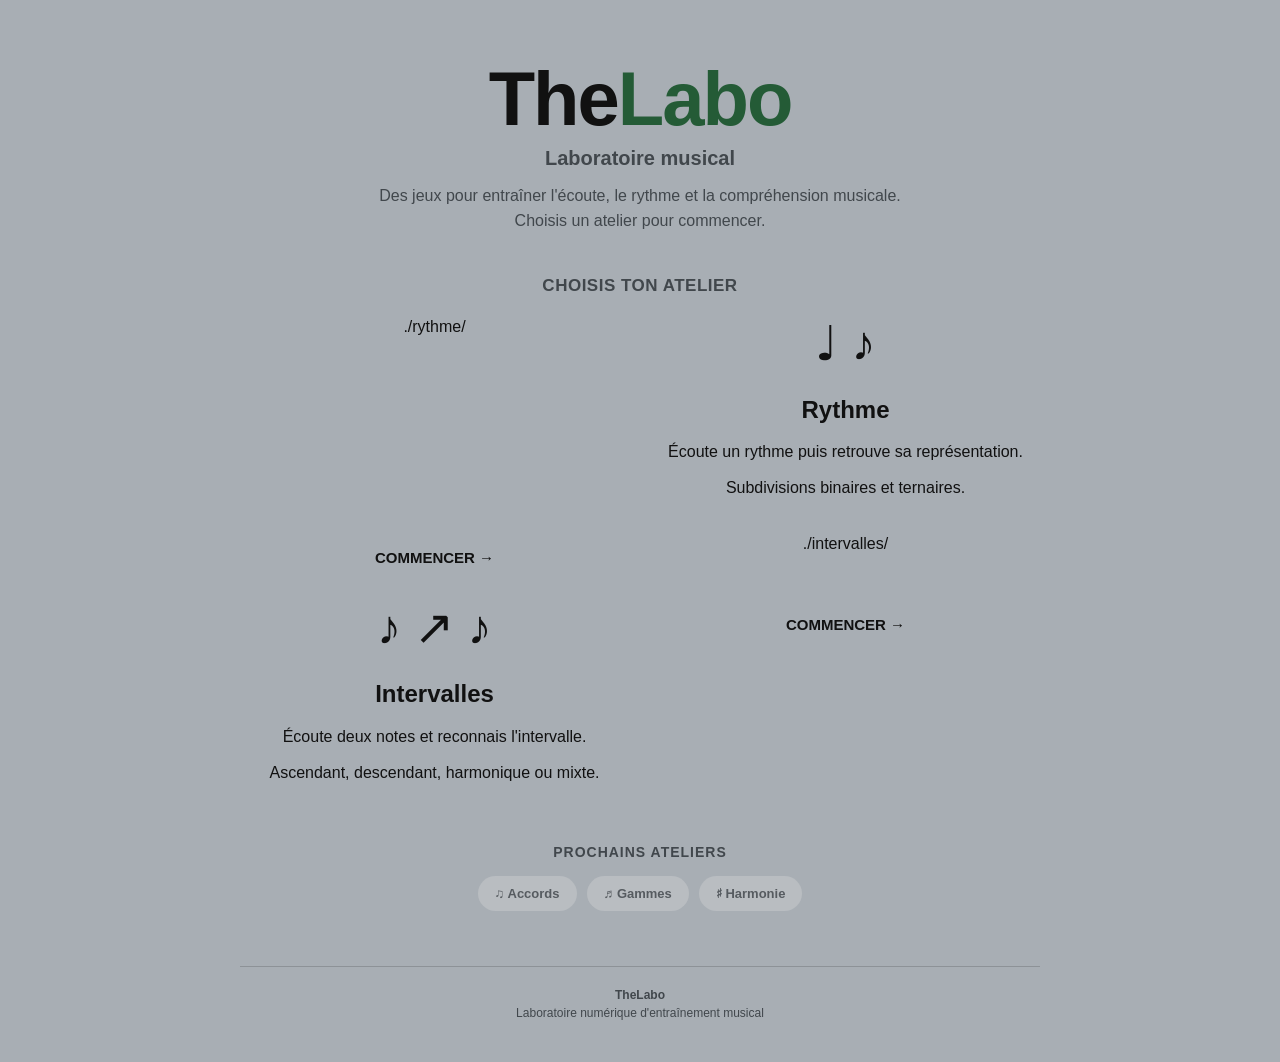
==== index.html @ 3f15548b "Update index.html" ====
<!DOCTYPE html>
<html lang="fr">

<head>
    <meta charset="UTF-8">

    <meta
        name="viewport"
        content="width=device-width, initial-scale=1.0"
    >

    <meta
        name="description"
        content="TheLabo - Laboratoire numérique d'entraînement musical"
    >

    <title>TheLabo · Laboratoire musical</title>

    <style>

        /* ============================================
           BASE
           ============================================ */

        * {
            box-sizing: border-box;
        }

        :root {
            --fond: #a8aeb4;
            --carte: #c5cacf;

            --bleu: #8fb6cc;
            --bleu-hover: #729eb8;

            --vert: #91b89d;
            --vert-hover: #749b80;

            --texte: #111111;
            --texte-secondaire: #41474c;

            --bordure: #737b82;
            --indisponible: #b9bdc1;
        }

        html {
            scroll-behavior: smooth;
        }

        body {
            margin: 0;
            min-height: 100vh;

            font-family:
                Arial,
                Helvetica,
                sans-serif;

            background: var(--fond);
            color: var(--texte);
        }


        /* ============================================
           PAGE
           ============================================ */

        .page {
            width: min(1000px, 94%);

            margin: 0 auto;

            padding:
                55px
                20px
                40px;

            text-align: center;
        }


        /* ============================================
           EN-TÊTE
           ============================================ */

        .logo {
            margin: 0;

            font-size: clamp(
                44px,
                8vw,
                76px
            );

            font-weight: 800;

            letter-spacing: -2px;
        }

        .logo span {
            color: #245b36;
        }

        .sous-titre {
            margin: 5px 0 14px;

            font-size: 20px;

            font-weight: bold;

            color: var(--texte-secondaire);
        }

        .introduction {
            max-width: 620px;

            margin:
                0
                auto
                42px;

            font-size: 16px;

            line-height: 1.55;

            color: var(--texte-secondaire);
        }


        /* ============================================
           SECTION JEUX
           ============================================ */

        .titre-section {
            margin-bottom: 22px;

            font-size: 17px;

            font-weight: bold;

            letter-spacing: 0.5px;

            color: var(--texte-secondaire);
        }


        .jeux {
            display: grid;

            grid-template-columns:
                repeat(
                    2,
                    minmax(0, 1fr)
                );

            gap: 22px;

            max-width: 800px;

            margin: 0 auto;
        }


        /* ============================================
           CARTE CLIQUABLE
           ============================================ */

        .carte {
            display: flex;

            flex-direction: column;

            justify-content: space-between;

            min-height: 300px;

            padding: 30px;

            background: var(--carte);

            border:
                2px solid
                var(--bordure);

            border-radius: 15px;

            color: var(--texte);

            text-decoration: none;

            transition:
                transform 0.16s ease,
                box-shadow 0.16s ease;
        }


        .carte:hover {
            transform: translateY(-5px);

            box-shadow:
                0
                12px
                28px
                rgba(0, 0, 0, 0.16);
        }


        .carte:active {
            transform: translateY(-2px);
        }


        .carte:focus-visible {
            outline: 4px solid #ffffff;

            outline-offset: 4px;
        }


        /* ============================================
           CONTENU DES CARTES
           ============================================ */

        .icone {
            min-height: 58px;

            margin-bottom: 12px;

            font-size: 48px;

            line-height: 1.1;
        }


        .carte h2 {
            margin: 8px 0 12px;

            font-size: 27px;
        }


        .carte p {
            margin: 0 0 25px;

            font-size: 15px;

            line-height: 1.5;

            color: var(--texte-secondaire);
        }


        /* ============================================
           BOUTON VISUEL
           ============================================ */

        .ouvrir {
            display: block;

            width: 100%;

            padding: 14px 15px;

            border-radius: 8px;

            font-size: 15px;

            font-weight: bold;

            transition: background 0.15s ease;
        }


        /* ============================================
           RYTHME
           ============================================ */

        .rythme .ouvrir {
            background: var(--bleu);
        }


        .rythme:hover .ouvrir,
        .rythme:focus-visible .ouvrir {
            background: var(--bleu-hover);
        }


        /* ============================================
           INTERVALLES
           ============================================ */

        .intervalles .ouvrir {
            background: var(--vert);
        }


        .intervalles:hover .ouvrir,
        .intervalles:focus-visible .ouvrir {
            background: var(--vert-hover);
        }


        /* ============================================
           PROCHAINS ATELIERS
           ============================================ */

        .futurs {
            margin-top: 46px;
        }


        .futurs h3 {
            margin-bottom: 16px;

            font-size: 14px;

            letter-spacing: 1px;

            color: var(--texte-secondaire);
        }


        .futurs-liste {
            display: flex;

            justify-content: center;

            flex-wrap: wrap;

            gap: 10px;
        }


        .futur {
            padding: 10px 17px;

            border-radius: 22px;

            background: var(--indisponible);

            color: #565b60;

            font-size: 13px;

            font-weight: bold;
        }


        /* ============================================
           PIED DE PAGE
           ============================================ */

        footer {
            max-width: 800px;

            margin:
                55px
                auto
                0;

            padding-top: 19px;

            border-top:
                1px solid
                rgba(17, 17, 17, 0.18);

            font-size: 12px;

            line-height: 1.5;

            color: var(--texte-secondaire);
        }


        /* ============================================
           VERSION MOBILE
           ============================================ */

        @media (max-width: 650px) {

            .page {
                padding:
                    35px
                    12px
                    28px;
            }


            .introduction {
                margin-bottom: 30px;
            }


            .jeux {
                grid-template-columns: 1fr;

                gap: 16px;
            }


            .carte {
                min-height: 245px;

                padding: 24px;
            }


            .icone {
                font-size: 42px;
            }


            .carte h2 {
                font-size: 24px;
            }

        }

    </style>

</head>


<body>

    <main class="page">


        <!-- ============================================
             EN-TÊTE
             ============================================ -->

        <header>

            <h1 class="logo">
                The<span>Labo</span>
            </h1>


            <div class="sous-titre">
                Laboratoire musical
            </div>


            <p class="introduction">

                Des jeux pour entraîner l'écoute,
                le rythme et la compréhension musicale.

                <br>

                Choisis un atelier pour commencer.

            </p>

        </header>



        <!-- ============================================
             JEUX DISPONIBLES
             ============================================ -->

        <section aria-labelledby="titre-jeux">

            <div
                id="titre-jeux"
                class="titre-section"
            >
                CHOISIS TON ATELIER
            </div>


            <div class="jeux">


                <!-- ====================================
                     JEU RYTHMIQUE

                     Lien vers :
                     ./rythme/index.html
                     ==================================== -->

                ./rythme/

                    <div>

                        <div
                            class="icone"
                            aria-hidden="true"
                        >
                            ♩ ♪
                        </div>


                        <h2>
                            Rythme
                        </h2>


                        <p>

                            Écoute un rythme
                            puis retrouve sa représentation.

                            <br><br>

                            Subdivisions binaires
                            et ternaires.

                        </p>

                    </div>


                    <span class="ouvrir">
                        COMMENCER →
                    </span>

                </a>



                <!-- ====================================
                     JEU D'INTERVALLES

                     Lien vers :
                     ./intervalles/index.html
                     ==================================== -->

                ./intervalles/

                    <div>

                        <div
                            class="icone"
                            aria-hidden="true"
                        >
                            ♪ ↗ ♪
                        </div>


                        <h2>
                            Intervalles
                        </h2>


                        <p>

                            Écoute deux notes
                            et reconnais l'intervalle.

                            <br><br>

                            Ascendant,
                            descendant,
                            harmonique
                            ou mixte.

                        </p>

                    </div>


                    <span class="ouvrir">
                        COMMENCER →
                    </span>

                </a>


            </div>

        </section>



        <!-- ============================================
             FUTURS ATELIERS
             ============================================ -->

        <section
            class="futurs"
            aria-labelledby="titre-futurs"
        >

            <h3 id="titre-futurs">
                PROCHAINS ATELIERS
            </h3>


            <div class="futurs-liste">

                <span class="futur">
                    ♫ Accords
                </span>


                <span class="futur">
                    ♬ Gammes
                </span>


                <span class="futur">
                    ♯ Harmonie
                </span>

            </div>

        </section>



        <!-- ============================================
             PIED DE PAGE
             ============================================ -->

        <footer>

            <strong>
                TheLabo
            </strong>

            <br>

            Laboratoire numérique
            d'entraînement musical

        </footer>


    </main>

</body>

</html>
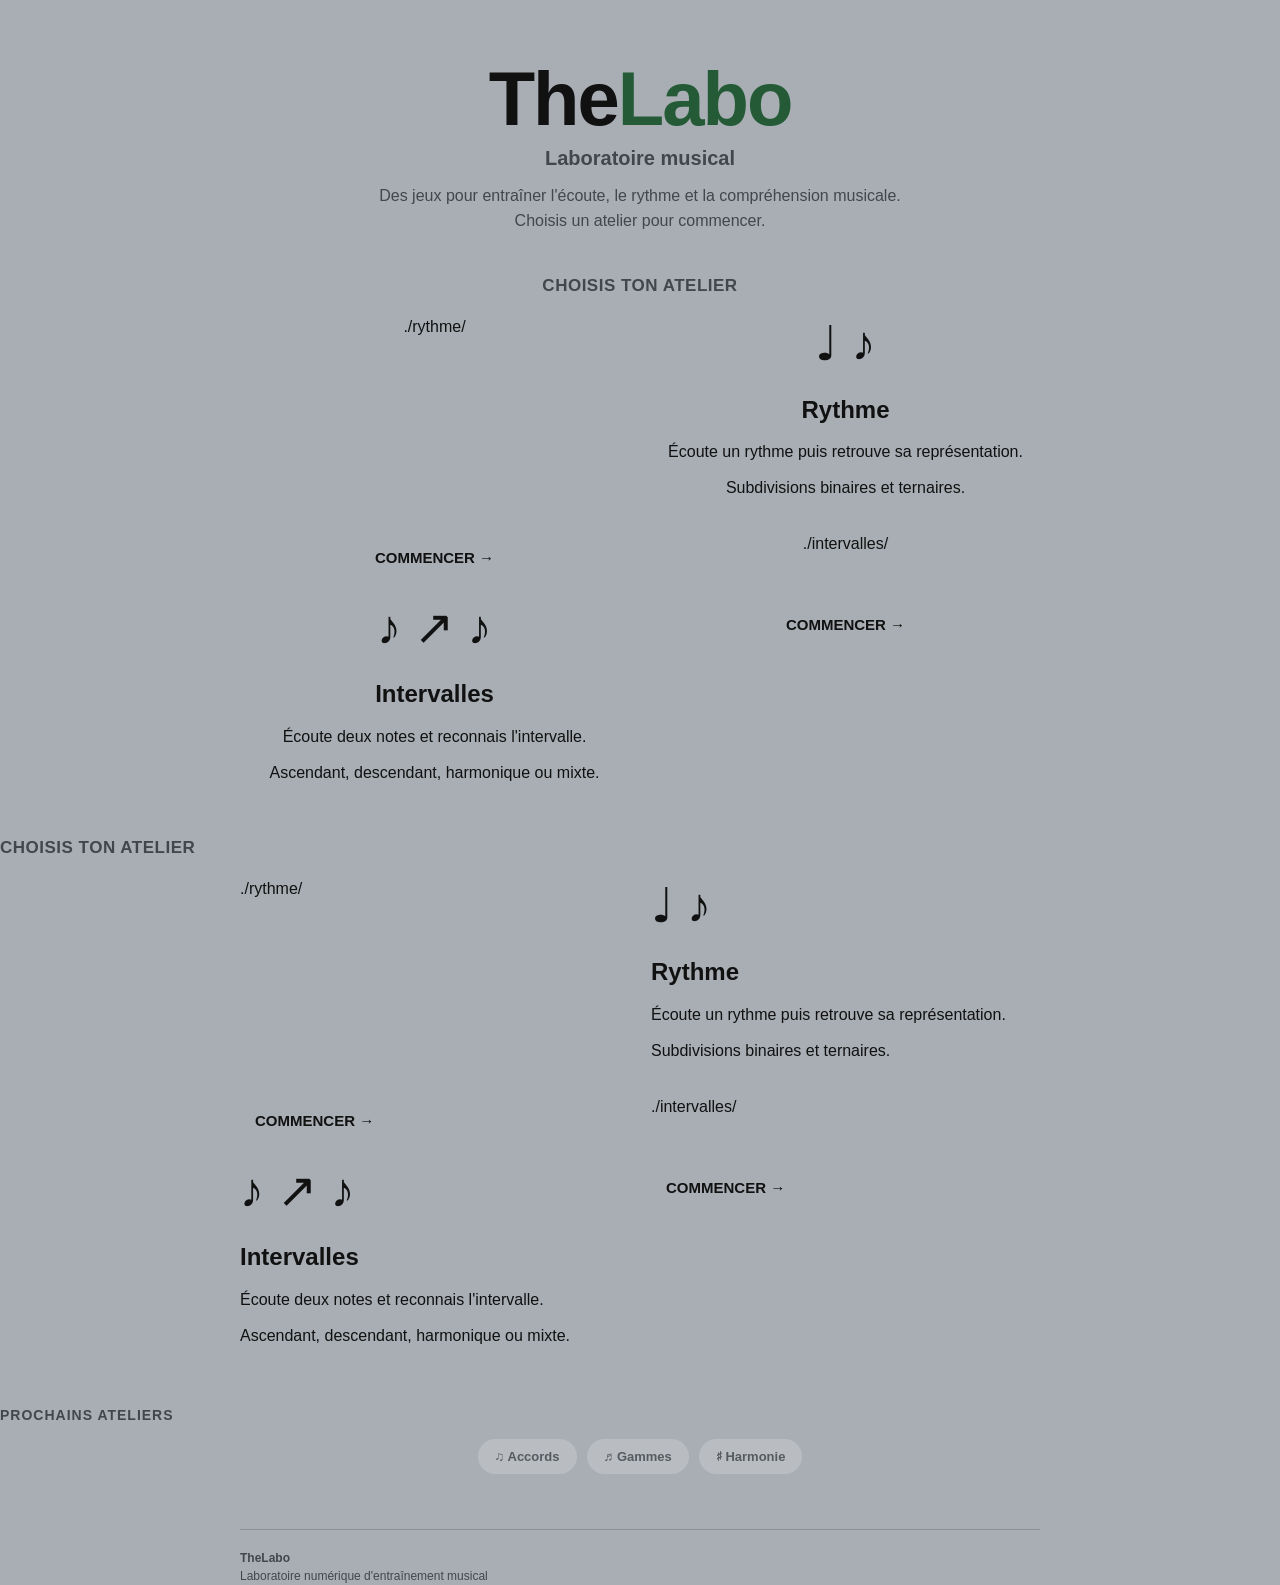
==== commit 612a7dd7: "Update index.html" ====
--- a/index.html
+++ b/index.html
@@ -424,38 +424,132 @@
 
 <body>
 
-    <main class="page">
-
-
-        <!-- ============================================
-             EN-TÊTE
-             ============================================ -->
-
-        <header>
-
-            <h1 class="logo">
-                The<span>Labo</span>
-            </h1>
-
-
-            <div class="sous-titre">
-                Laboratoire musical
-            </div>
-
-
-            <p class="introduction">
-
-                Des jeux pour entraîner l'écoute,
-                le rythme et la compréhension musicale.
-
-                <br>
-
-                Choisis un atelier pour commencer.
-
-            </p>
-
-        </header>
-
+<main class="page">
+
+    <!-- ============================================
+         EN-TÊTE
+         ============================================ -->
+
+    <header>
+
+        <h1 class="logo">
+            The<span>Labo</span>
+        </h1>
+
+        <div class="sous-titre">
+            Laboratoire musical
+        </div>
+
+        <p class="introduction">
+            Des jeux pour entraîner l'écoute,
+            le rythme et la compréhension musicale.
+
+            <br>
+
+            Choisis un atelier pour commencer.
+        </p>
+
+    </header>
+
+
+    <!-- ============================================
+         JEUX DISPONIBLES
+         ============================================ -->
+
+    <section aria-labelledby="titre-jeux">
+
+        <div
+            id="titre-jeux"
+            class="titre-section"
+        >
+            CHOISIS TON ATELIER
+        </div>
+
+
+        <div class="jeux">
+
+            <!-- ====================================
+                 JEU RYTHMIQUE
+                 ==================================== -->
+
+            ./rythme/
+
+                <div>
+
+                    <div
+                        class="icone"
+                        aria-hidden="true"
+                    >
+                        ♩ ♪
+                    </div>
+
+                    <h2>
+                        Rythme
+                    </h2>
+
+                    <p>
+                        Écoute un rythme
+                        puis retrouve sa représentation.
+
+                        <br><br>
+
+                        Subdivisions binaires
+                        et ternaires.
+                    </p>
+
+                </div>
+
+                <span class="ouvrir">
+                    COMMENCER →
+                </span>
+
+            </a>
+
+
+            <!-- ====================================
+                 JEU D'INTERVALLES
+                 ==================================== -->
+
+            ./intervalles/
+
+                <div>
+
+                    <div
+                        class="icone"
+                        aria-hidden="true"
+                    >
+                        ♪ ↗ ♪
+                    </div>
+
+                    <h2>
+                        Intervalles
+                    </h2>
+
+                    <p>
+                        Écoute deux notes
+                        et reconnais l'intervalle.
+
+                        <br><br>
+
+                        Ascendant,
+                        descendant,
+                        harmonique
+                        ou mixte.
+                    </p>
+
+                </div>
+
+                <span class="ouvrir">
+                    COMMENCER →
+                </span>
+
+            </a>
+
+        </div>
+
+    </section>
+
+</main>
 
 
         <!-- ============================================
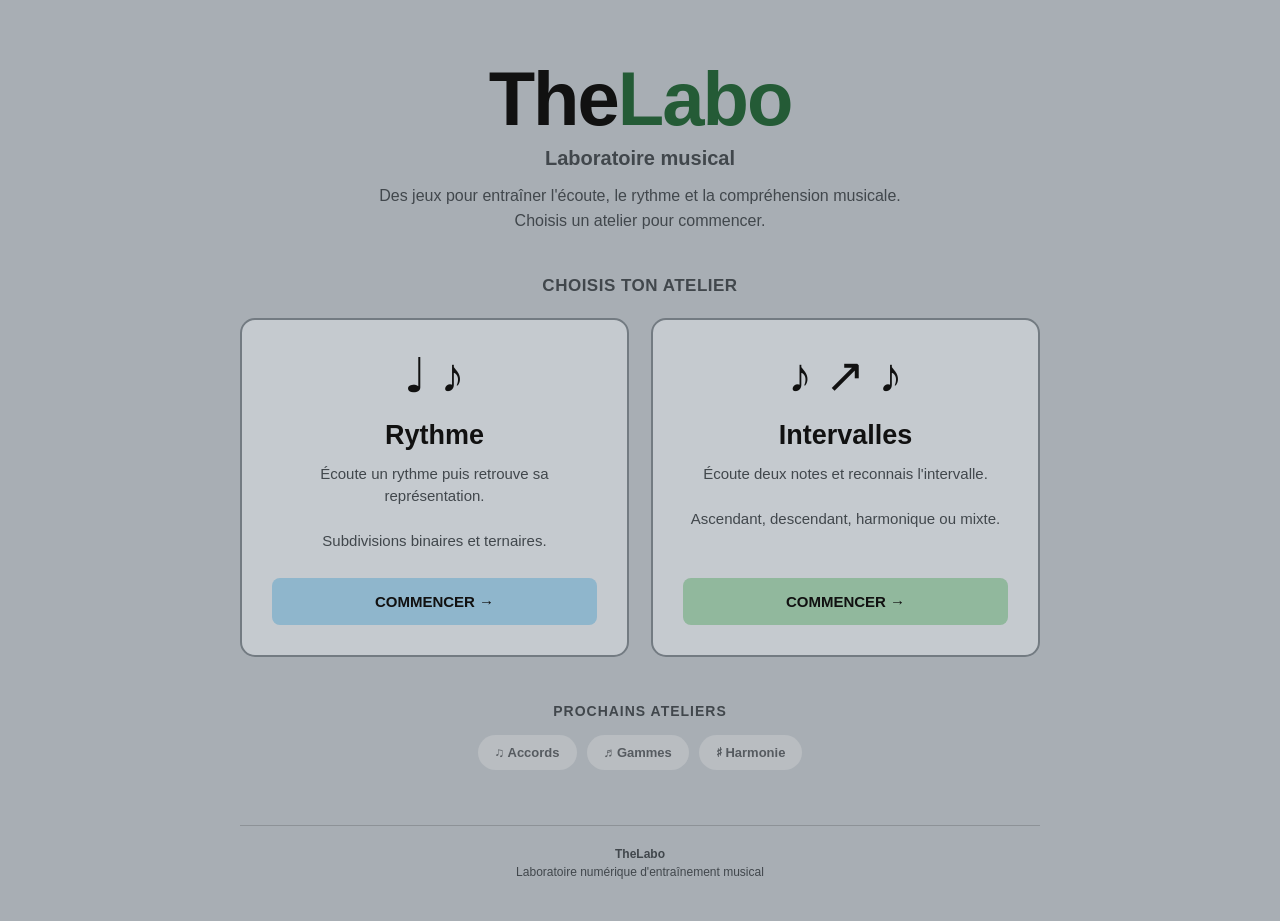
==== commit 5e4be626: "Update index.html" ====
--- a/index.html
+++ b/index.html
@@ -18,9 +18,9 @@
 
     <style>
 
-        /* ============================================
+        /* ==================================================
            BASE
-           ============================================ */
+           ================================================== */
 
         * {
             box-sizing: border-box;
@@ -49,6 +49,7 @@
 
         body {
             margin: 0;
+
             min-height: 100vh;
 
             font-family:
@@ -57,13 +58,14 @@
                 sans-serif;
 
             background: var(--fond);
+
             color: var(--texte);
         }
 
 
-        /* ============================================
+        /* ==================================================
            PAGE
-           ============================================ */
+           ================================================== */
 
         .page {
             width: min(1000px, 94%);
@@ -79,18 +81,19 @@
         }
 
 
-        /* ============================================
+        /* ==================================================
            EN-TÊTE
-           ============================================ */
+           ================================================== */
 
         .logo {
             margin: 0;
 
-            font-size: clamp(
-                44px,
-                8vw,
-                76px
-            );
+            font-size:
+                clamp(
+                    44px,
+                    8vw,
+                    76px
+                );
 
             font-weight: 800;
 
@@ -102,13 +105,17 @@
         }
 
         .sous-titre {
-            margin: 5px 0 14px;
+            margin:
+                5px
+                0
+                14px;
 
             font-size: 20px;
 
             font-weight: bold;
 
-            color: var(--texte-secondaire);
+            color:
+                var(--texte-secondaire);
         }
 
         .introduction {
@@ -123,13 +130,14 @@
 
             line-height: 1.55;
 
-            color: var(--texte-secondaire);
-        }
-
-
-        /* ============================================
-           SECTION JEUX
-           ============================================ */
+            color:
+                var(--texte-secondaire);
+        }
+
+
+        /* ==================================================
+           SECTION
+           ================================================== */
 
         .titre-section {
             margin-bottom: 22px;
@@ -140,9 +148,14 @@
 
             letter-spacing: 0.5px;
 
-            color: var(--texte-secondaire);
-        }
-
+            color:
+                var(--texte-secondaire);
+        }
+
+
+        /* ==================================================
+           GRILLE DES JEUX
+           ================================================== */
 
         .jeux {
             display: grid;
@@ -161,9 +174,9 @@
         }
 
 
-        /* ============================================
-           CARTE CLIQUABLE
-           ============================================ */
+        /* ==================================================
+           CARTES
+           ================================================== */
 
         .carte {
             display: flex;
@@ -186,16 +199,14 @@
 
             color: var(--texte);
 
-            text-decoration: none;
-
             transition:
                 transform 0.16s ease,
                 box-shadow 0.16s ease;
         }
 
-
         .carte:hover {
-            transform: translateY(-5px);
+            transform:
+                translateY(-5px);
 
             box-shadow:
                 0
@@ -205,21 +216,9 @@
         }
 
 
-        .carte:active {
-            transform: translateY(-2px);
-        }
-
-
-        .carte:focus-visible {
-            outline: 4px solid #ffffff;
-
-            outline-offset: 4px;
-        }
-
-
-        /* ============================================
+        /* ==================================================
            CONTENU DES CARTES
-           ============================================ */
+           ================================================== */
 
         .icone {
             min-height: 58px;
@@ -231,85 +230,127 @@
             line-height: 1.1;
         }
 
-
         .carte h2 {
-            margin: 8px 0 12px;
+            margin:
+                8px
+                0
+                12px;
 
             font-size: 27px;
         }
 
-
         .carte p {
-            margin: 0 0 25px;
+            margin:
+                0
+                0
+                25px;
 
             font-size: 15px;
 
             line-height: 1.5;
 
-            color: var(--texte-secondaire);
-        }
-
-
-        /* ============================================
-           BOUTON VISUEL
-           ============================================ */
+            color:
+                var(--texte-secondaire);
+        }
+
+
+        /* ==================================================
+           VRAIS BOUTONS
+           ================================================== */
 
         .ouvrir {
             display: block;
 
             width: 100%;
 
-            padding: 14px 15px;
+            padding:
+                15px
+                18px;
+
+            border: none;
 
             border-radius: 8px;
 
+            color: #111111;
+
+            font-family:
+                Arial,
+                Helvetica,
+                sans-serif;
+
             font-size: 15px;
 
             font-weight: bold;
 
-            transition: background 0.15s ease;
-        }
-
-
-        /* ============================================
-           RYTHME
-           ============================================ */
+            cursor: pointer;
+
+            transition:
+                background-color 0.15s ease,
+                transform 0.1s ease,
+                box-shadow 0.15s ease;
+        }
+
+        .ouvrir:hover {
+            box-shadow:
+                0
+                4px
+                10px
+                rgba(0, 0, 0, 0.12);
+        }
+
+        .ouvrir:active {
+            transform:
+                scale(0.98);
+        }
+
+        .ouvrir:focus-visible {
+            outline:
+                4px solid
+                #ffffff;
+
+            outline-offset:
+                3px;
+        }
+
+
+        /* ==================================================
+           BOUTON RYTHME
+           ================================================== */
 
         .rythme .ouvrir {
-            background: var(--bleu);
-        }
-
-
-        .rythme:hover .ouvrir,
-        .rythme:focus-visible .ouvrir {
-            background: var(--bleu-hover);
-        }
-
-
-        /* ============================================
-           INTERVALLES
-           ============================================ */
+            background:
+                var(--bleu);
+        }
+
+        .rythme .ouvrir:hover {
+            background:
+                var(--bleu-hover);
+        }
+
+
+        /* ==================================================
+           BOUTON INTERVALLES
+           ================================================== */
 
         .intervalles .ouvrir {
-            background: var(--vert);
-        }
-
-
-        .intervalles:hover .ouvrir,
-        .intervalles:focus-visible .ouvrir {
-            background: var(--vert-hover);
-        }
-
-
-        /* ============================================
-           PROCHAINS ATELIERS
-           ============================================ */
+            background:
+                var(--vert);
+        }
+
+        .intervalles .ouvrir:hover {
+            background:
+                var(--vert-hover);
+        }
+
+
+        /* ==================================================
+           FUTURS ATELIERS
+           ================================================== */
 
         .futurs {
             margin-top: 46px;
         }
 
-
         .futurs h3 {
             margin-bottom: 16px;
 
@@ -317,9 +358,9 @@
 
             letter-spacing: 1px;
 
-            color: var(--texte-secondaire);
-        }
-
+            color:
+                var(--texte-secondaire);
+        }
 
         .futurs-liste {
             display: flex;
@@ -331,13 +372,15 @@
             gap: 10px;
         }
 
-
         .futur {
-            padding: 10px 17px;
+            padding:
+                10px
+                17px;
 
             border-radius: 22px;
 
-            background: var(--indisponible);
+            background:
+                var(--indisponible);
 
             color: #565b60;
 
@@ -347,9 +390,9 @@
         }
 
 
-        /* ============================================
+        /* ==================================================
            PIED DE PAGE
-           ============================================ */
+           ================================================== */
 
         footer {
             max-width: 800px;
@@ -363,19 +406,25 @@
 
             border-top:
                 1px solid
-                rgba(17, 17, 17, 0.18);
+                rgba(
+                    17,
+                    17,
+                    17,
+                    0.18
+                );
 
             font-size: 12px;
 
             line-height: 1.5;
 
-            color: var(--texte-secondaire);
-        }
-
-
-        /* ============================================
-           VERSION MOBILE
-           ============================================ */
+            color:
+                var(--texte-secondaire);
+        }
+
+
+        /* ==================================================
+           MOBILE
+           ================================================== */
 
         @media (max-width: 650px) {
 
@@ -386,177 +435,78 @@
                     28px;
             }
 
-
             .introduction {
                 margin-bottom: 30px;
             }
 
-
             .jeux {
                 grid-template-columns: 1fr;
 
                 gap: 16px;
             }
 
-
             .carte {
                 min-height: 245px;
 
                 padding: 24px;
             }
-
 
             .icone {
                 font-size: 42px;
             }
 
-
             .carte h2 {
                 font-size: 24px;
             }
-
         }
 
     </style>
-
 </head>
 
 
 <body>
 
-<main class="page">
-
-    <!-- ============================================
-         EN-TÊTE
-         ============================================ -->
-
-    <header>
-
-        <h1 class="logo">
-            The<span>Labo</span>
-        </h1>
-
-        <div class="sous-titre">
-            Laboratoire musical
-        </div>
-
-        <p class="introduction">
-            Des jeux pour entraîner l'écoute,
-            le rythme et la compréhension musicale.
-
-            <br>
-
-            Choisis un atelier pour commencer.
-        </p>
-
-    </header>
-
-
-    <!-- ============================================
-         JEUX DISPONIBLES
-         ============================================ -->
-
-    <section aria-labelledby="titre-jeux">
-
-        <div
-            id="titre-jeux"
-            class="titre-section"
-        >
-            CHOISIS TON ATELIER
-        </div>
-
-
-        <div class="jeux">
-
-            <!-- ====================================
-                 JEU RYTHMIQUE
-                 ==================================== -->
-
-            ./rythme/
-
-                <div>
-
-                    <div
-                        class="icone"
-                        aria-hidden="true"
-                    >
-                        ♩ ♪
-                    </div>
-
-                    <h2>
-                        Rythme
-                    </h2>
-
-                    <p>
-                        Écoute un rythme
-                        puis retrouve sa représentation.
-
-                        <br><br>
-
-                        Subdivisions binaires
-                        et ternaires.
-                    </p>
-
-                </div>
-
-                <span class="ouvrir">
-                    COMMENCER →
-                </span>
-
-            </a>
-
-
-            <!-- ====================================
-                 JEU D'INTERVALLES
-                 ==================================== -->
-
-            ./intervalles/
-
-                <div>
-
-                    <div
-                        class="icone"
-                        aria-hidden="true"
-                    >
-                        ♪ ↗ ♪
-                    </div>
-
-                    <h2>
-                        Intervalles
-                    </h2>
-
-                    <p>
-                        Écoute deux notes
-                        et reconnais l'intervalle.
-
-                        <br><br>
-
-                        Ascendant,
-                        descendant,
-                        harmonique
-                        ou mixte.
-                    </p>
-
-                </div>
-
-                <span class="ouvrir">
-                    COMMENCER →
-                </span>
-
-            </a>
-
-        </div>
-
-    </section>
-
-</main>
-
-
-        <!-- ============================================
+    <main class="page">
+
+
+        <!-- =================================================
+             EN-TÊTE
+             ================================================= -->
+
+        <header>
+
+            <h1 class="logo">
+                The<span>Labo</span>
+            </h1>
+
+
+            <div class="sous-titre">
+                Laboratoire musical
+            </div>
+
+
+            <p class="introduction">
+
+                Des jeux pour entraîner
+                l'écoute, le rythme
+                et la compréhension musicale.
+
+                <br>
+
+                Choisis un atelier pour commencer.
+
+            </p>
+
+        </header>
+
+
+
+        <!-- =================================================
              JEUX DISPONIBLES
-             ============================================ -->
+             ================================================= -->
 
         <section aria-labelledby="titre-jeux">
+
 
             <div
                 id="titre-jeux"
@@ -569,14 +519,11 @@
             <div class="jeux">
 
 
-                <!-- ====================================
+                <!-- =========================================
                      JEU RYTHMIQUE
-
-                     Lien vers :
-                     ./rythme/index.html
-                     ==================================== -->
-
-                ./rythme/
+                     ========================================= -->
+
+                <div class="carte rythme">
 
                     <div>
 
@@ -608,22 +555,23 @@
                     </div>
 
 
-                    <span class="ouvrir">
+                    <button
+                        type="button"
+                        class="ouvrir"
+                        onclick="ouvrirRythme()"
+                    >
                         COMMENCER →
-                    </span>
-
-                </a>
-
-
-
-                <!-- ====================================
+                    </button>
+
+                </div>
+
+
+
+                <!-- =========================================
                      JEU D'INTERVALLES
-
-                     Lien vers :
-                     ./intervalles/index.html
-                     ==================================== -->
-
-                ./intervalles/
+                     ========================================= -->
+
+                <div class="carte intervalles">
 
                     <div>
 
@@ -657,11 +605,15 @@
                     </div>
 
 
-                    <span class="ouvrir">
+                    <button
+                        type="button"
+                        class="ouvrir"
+                        onclick="ouvrirIntervalles()"
+                    >
                         COMMENCER →
-                    </span>
-
-                </a>
+                    </button>
+
+                </div>
 
 
             </div>
@@ -670,9 +622,9 @@
 
 
 
-        <!-- ============================================
-             FUTURS ATELIERS
-             ============================================ -->
+        <!-- =================================================
+             PROCHAINS ATELIERS
+             ================================================= -->
 
         <section
             class="futurs"
@@ -706,9 +658,9 @@
 
 
 
-        <!-- ============================================
+        <!-- =================================================
              PIED DE PAGE
-             ============================================ -->
+             ================================================= -->
 
         <footer>
 
@@ -726,6 +678,32 @@
 
     </main>
 
+
+
+    <!-- =====================================================
+         NAVIGATION VERS LES JEUX
+         ===================================================== -->
+
+    <script>
+
+        function ouvrirRythme() {
+
+            window.location.href =
+                "./rythme/index.html";
+
+        }
+
+
+        function ouvrirIntervalles() {
+
+            window.location.href =
+                "./intervalles/index.html";
+
+        }
+
+    </script>
+
+
 </body>
 
 </html>
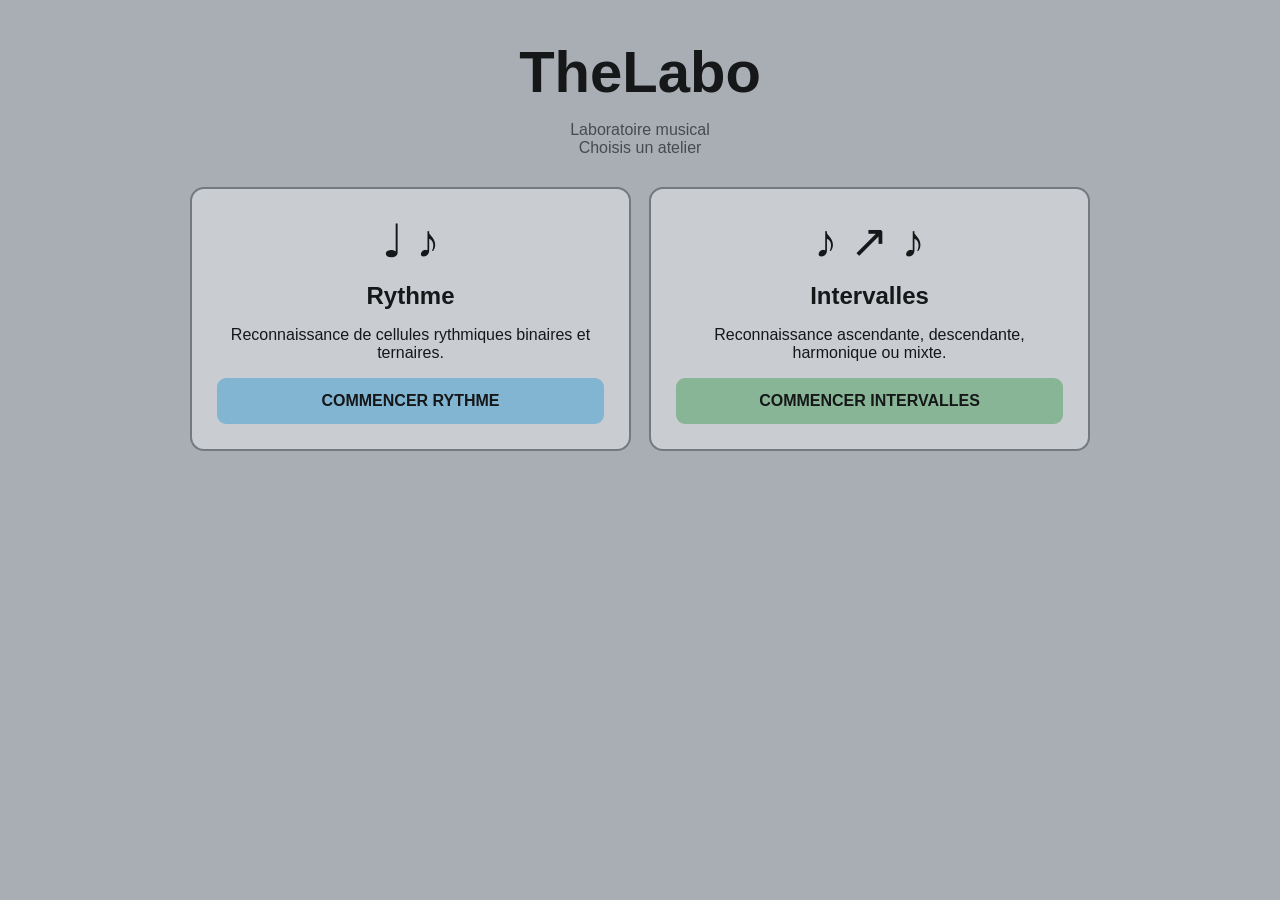
==== commit 032c30ba: "Update index.html" ====
--- a/index.html
+++ b/index.html
@@ -1,709 +1,2446 @@
-<!DOCTYPE html>
+<!doctype html>
 <html lang="fr">
 
 <head>
-    <meta charset="UTF-8">
-
-    <meta
-        name="viewport"
-        content="width=device-width, initial-scale=1.0"
+
+<meta charset="utf-8">
+
+<meta
+    name="viewport"
+    content="width=device-width, initial-scale=1"
+>
+
+<title>TheLabo - Jeux musicaux</title>
+
+<style>
+
+:root {
+    --bg: #a8aeb4;
+    --card: #c9cdd1;
+    --ink: #151719;
+    --muted: #454b50;
+    --blue: #82b5d2;
+    --green: #88b595;
+    --red: #d49b9b;
+    --line: #727a80;
+}
+
+* {
+    box-sizing: border-box;
+}
+
+body {
+    margin: 0;
+
+    background: var(--bg);
+    color: var(--ink);
+
+    font-family:
+        Arial,
+        Helvetica,
+        sans-serif;
+}
+
+
+/* =========================================================
+   ÉCRANS
+   ========================================================= */
+
+.screen {
+    display: none;
+
+    min-height: 100vh;
+
+    padding: 28px 16px;
+}
+
+.screen.active {
+    display: block;
+}
+
+.wrap {
+    max-width: 900px;
+
+    margin: auto;
+
+    text-align: center;
+}
+
+
+/* =========================================================
+   TYPOGRAPHIE
+   ========================================================= */
+
+h1 {
+    margin: 10px 0;
+
+    font-size:
+        clamp(
+            30px,
+            6vw,
+            58px
+        );
+}
+
+h2 {
+    margin: 14px 0;
+}
+
+.subtitle {
+    color: var(--muted);
+
+    margin-bottom: 30px;
+}
+
+
+/* =========================================================
+   ACCUEIL
+   ========================================================= */
+
+.grid {
+    display: grid;
+
+    grid-template-columns:
+        repeat(
+            2,
+            minmax(0, 1fr)
+        );
+
+    gap: 18px;
+}
+
+.card {
+    background: var(--card);
+
+    border:
+        2px solid
+        var(--line);
+
+    border-radius: 14px;
+
+    padding: 25px;
+
+    min-height: 230px;
+
+    display: flex;
+
+    flex-direction: column;
+
+    justify-content: space-between;
+}
+
+.icon {
+    font-size: 46px;
+}
+
+
+/* =========================================================
+   BOUTONS
+   ========================================================= */
+
+.btn {
+    border: 0;
+
+    border-radius: 9px;
+
+    padding: 14px 18px;
+
+    font: inherit;
+
+    font-weight: 700;
+
+    cursor: pointer;
+
+    color: var(--ink);
+
+    background: #d6dade;
+}
+
+.btn:hover {
+    filter: brightness(0.94);
+}
+
+.btn:active {
+    transform: scale(0.98);
+}
+
+.btn:focus-visible {
+    outline:
+        4px solid
+        white;
+
+    outline-offset: 3px;
+}
+
+.btn-blue {
+    background: var(--blue);
+}
+
+.btn-green {
+    background: var(--green);
+}
+
+.btn-back {
+    background: #c9cdd1;
+
+    margin: 8px;
+}
+
+
+/* =========================================================
+   OPTIONS ET RÉPONSES
+   ========================================================= */
+
+.options {
+    display: grid;
+
+    grid-template-columns:
+        repeat(
+            2,
+            minmax(0, 1fr)
+        );
+
+    gap: 10px;
+
+    max-width: 680px;
+
+    margin: 18px auto;
+}
+
+.answer {
+    border:
+        2px solid
+        var(--line);
+}
+
+.correct {
+    background:
+        var(--green) !important;
+}
+
+.wrong {
+    background:
+        var(--red) !important;
+}
+
+
+/* =========================================================
+   JEU
+   ========================================================= */
+
+.status {
+    min-height: 32px;
+
+    font-size: 19px;
+
+    font-weight: bold;
+
+    margin: 12px;
+}
+
+.toolbar {
+    display: flex;
+
+    justify-content: center;
+
+    align-items: center;
+
+    gap: 10px;
+
+    flex-wrap: wrap;
+
+    margin: 12px;
+}
+
+.volume {
+    width:
+        min(
+            260px,
+            55vw
+        );
+}
+
+.score {
+    font-weight: bold;
+
+    margin: 14px;
+}
+
+.feedback {
+    min-height: 55px;
+
+    line-height: 1.5;
+
+    margin: 12px;
+}
+
+.hidden {
+    display: none !important;
+}
+
+.perfect {
+    color: #385d30;
+
+    font-weight: 800;
+}
+
+
+/* =========================================================
+   MOBILE
+   ========================================================= */
+
+@media (max-width: 650px) {
+
+    .grid,
+    .options {
+        grid-template-columns: 1fr;
+    }
+
+    .card {
+        min-height: 205px;
+    }
+
+    .screen {
+        padding:
+            20px
+            12px;
+    }
+}
+
+</style>
+
+</head>
+
+
+<body>
+
+
+<!-- =======================================================
+     ACCUEIL
+     ======================================================= -->
+
+<section
+    id="home"
+    class="screen active"
+>
+
+<div class="wrap">
+
+    <h1>
+        TheLabo
+    </h1>
+
+    <p class="subtitle">
+        Laboratoire musical
+        <br>
+        Choisis un atelier
+    </p>
+
+
+    <div class="grid">
+
+
+        <!-- RYTHME -->
+
+        <div class="card">
+
+            <div>
+
+                <div class="icon">
+                    ♩ ♪
+                </div>
+
+                <h2>
+                    Rythme
+                </h2>
+
+                <p>
+                    Reconnaissance de cellules
+                    rythmiques binaires
+                    et ternaires.
+                </p>
+
+            </div>
+
+
+            <button
+                id="openRhythm"
+                class="btn btn-blue"
+                type="button"
+            >
+                COMMENCER RYTHME
+            </button>
+
+        </div>
+
+
+        <!-- INTERVALLES -->
+
+        <div class="card">
+
+            <div>
+
+                <div class="icon">
+                    ♪ ↗ ♪
+                </div>
+
+                <h2>
+                    Intervalles
+                </h2>
+
+                <p>
+                    Reconnaissance ascendante,
+                    descendante,
+                    harmonique ou mixte.
+                </p>
+
+            </div>
+
+
+            <button
+                id="openIntervals"
+                class="btn btn-green"
+                type="button"
+            >
+                COMMENCER INTERVALLES
+            </button>
+
+        </div>
+
+
+    </div>
+
+</div>
+
+</section>
+
+
+
+<!-- =======================================================
+     CHOIX RYTHMIQUE
+     ======================================================= -->
+
+<section
+    id="rhythmSetup"
+    class="screen"
+>
+
+<div class="wrap">
+
+    <h1>
+        Rythme
+    </h1>
+
+    <p>
+        Choisis la famille rythmique.
+    </p>
+
+
+    <div class="options">
+
+        <button
+            class="btn btn-blue rhythm-start"
+            data-meter="binary"
+            type="button"
+        >
+            BINAIRE - 2/4
+        </button>
+
+
+        <button
+            class="btn btn-blue rhythm-start"
+            data-meter="ternary"
+            type="button"
+        >
+            TERNAIRE - 6/8
+        </button>
+
+    </div>
+
+
+    <button
+        class="btn btn-back homeBtn"
+        type="button"
     >
-
-    <meta
-        name="description"
-        content="TheLabo - Laboratoire numérique d'entraînement musical"
+        RETOUR À L'ACCUEIL
+    </button>
+
+</div>
+
+</section>
+
+
+
+<!-- =======================================================
+     JEU RYTHMIQUE
+     ======================================================= -->
+
+<section
+    id="rhythmGame"
+    class="screen"
+>
+
+<div class="wrap">
+
+    <h1>
+        Rythme
+    </h1>
+
+
+    <div id="rhythmQuestion">
+    </div>
+
+
+    <div class="toolbar">
+
+        <button
+            id="playRhythm"
+            class="btn btn-blue"
+            type="button"
+        >
+            🔊 ÉCOUTER
+        </button>
+
+
+        <span>
+            Volume
+        </span>
+
+
+        <input
+            id="rhythmVolume"
+            class="volume"
+            type="range"
+            min="0"
+            max="100"
+            value="65"
+        >
+
+    </div>
+
+
+    <div
+        id="rhythmPrompt"
+        class="status"
     >
-
-    <title>TheLabo · Laboratoire musical</title>
-
-    <style>
-
-        /* ==================================================
-           BASE
-           ================================================== */
-
-        * {
-            box-sizing: border-box;
+        Quel rythme entends-tu ?
+    </div>
+
+
+    <div
+        id="rhythmAnswers"
+        class="options"
+    >
+    </div>
+
+
+    <div
+        id="rhythmFeedback"
+        class="feedback"
+    >
+    </div>
+
+
+    <div
+        id="rhythmScore"
+        class="score"
+    >
+    </div>
+
+
+    <button
+        id="rhythmNext"
+        class="btn btn-green hidden"
+        type="button"
+    >
+        QUESTION SUIVANTE
+    </button>
+
+
+    <br>
+
+
+    <button
+        id="rhythmExit"
+        class="btn btn-back"
+        type="button"
+    >
+        CHANGER DE MODE
+    </button>
+
+</div>
+
+</section>
+
+
+
+<!-- =======================================================
+     NIVEAUX D'INTERVALLES
+     ======================================================= -->
+
+<section
+    id="intervalSetup"
+    class="screen"
+>
+
+<div class="wrap">
+
+    <h1>
+        Intervalles
+    </h1>
+
+    <p>
+        Choisis un niveau.
+    </p>
+
+
+    <div class="options">
+
+        <button
+            class="btn btn-green levelBtn"
+            data-level="1"
+            type="button"
+        >
+            NIVEAU 1 - REPÈRES
+        </button>
+
+
+        <button
+            class="btn btn-green levelBtn"
+            data-level="2"
+            type="button"
+        >
+            NIVEAU 2 - MAJEUR / MINEUR
+        </button>
+
+
+        <button
+            class="btn btn-green levelBtn"
+            data-level="3"
+            type="button"
+        >
+            NIVEAU 3 - CHROMATIQUE
+        </button>
+
+
+        <button
+            class="btn btn-green levelBtn"
+            data-level="4"
+            type="button"
+        >
+            NIVEAU 4 - EXPERT
+        </button>
+
+    </div>
+
+
+    <button
+        class="btn btn-back homeBtn"
+        type="button"
+    >
+        RETOUR À L'ACCUEIL
+    </button>
+
+</div>
+
+</section>
+
+
+
+<!-- =======================================================
+     MODE D'INTERVALLES
+     ======================================================= -->
+
+<section
+    id="intervalMode"
+    class="screen"
+>
+
+<div class="wrap">
+
+    <h1>
+        Mode d'écoute
+    </h1>
+
+
+    <div class="options">
+
+        <button
+            class="btn btn-green modeBtn"
+            data-mode="up"
+            type="button"
+        >
+            ↑ ASCENDANT
+        </button>
+
+
+        <button
+            class="btn btn-green modeBtn"
+            data-mode="down"
+            type="button"
+        >
+            ↓ DESCENDANT
+        </button>
+
+
+        <button
+            class="btn btn-green modeBtn"
+            data-mode="harmonic"
+            type="button"
+        >
+            ♫ HARMONIQUE
+        </button>
+
+
+        <button
+            class="btn btn-green modeBtn"
+            data-mode="mixed"
+            type="button"
+        >
+            ⇅ MIXTE
+        </button>
+
+    </div>
+
+
+    <button
+        id="backLevels"
+        class="btn btn-back"
+        type="button"
+    >
+        RETOUR AUX NIVEAUX
+    </button>
+
+</div>
+
+</section>
+
+
+
+<!-- =======================================================
+     JEU D'INTERVALLES
+     ======================================================= -->
+
+<section
+    id="intervalGame"
+    class="screen"
+>
+
+<div class="wrap">
+
+    <h1>
+        Intervalles
+    </h1>
+
+
+    <div id="intervalQuestion">
+    </div>
+
+
+    <div class="toolbar">
+
+        <button
+            id="playInterval"
+            class="btn btn-green"
+            type="button"
+        >
+            🔊 ÉCOUTER
+        </button>
+
+
+        <span>
+            Volume
+        </span>
+
+
+        <input
+            id="intervalVolume"
+            class="volume"
+            type="range"
+            min="0"
+            max="100"
+            value="65"
+        >
+
+
+        <span id="volumeLabel">
+            65 %
+        </span>
+
+    </div>
+
+
+    <div
+        id="intervalPrompt"
+        class="status"
+    >
+        Quel intervalle entends-tu ?
+    </div>
+
+
+    <div
+        id="intervalAnswers"
+        class="options"
+    >
+    </div>
+
+
+    <div
+        id="intervalFeedback"
+        class="feedback"
+    >
+    </div>
+
+
+    <div
+        id="intervalScore"
+        class="score"
+    >
+    </div>
+
+
+    <button
+        id="intervalNext"
+        class="btn btn-green hidden"
+        type="button"
+    >
+        QUESTION SUIVANTE
+    </button>
+
+
+    <br>
+
+
+    <button
+        id="intervalExit"
+        class="btn btn-back"
+        type="button"
+    >
+        CHANGER DE MODE
+    </button>
+
+</div>
+
+</section>
+
+
+
+<script>
+
+"use strict";
+
+
+/* =========================================================
+   OUTILS D'INTERFACE
+   ========================================================= */
+
+const $ =
+    id =>
+        document.getElementById(id);
+
+
+const screens =
+    [
+        ...document.querySelectorAll(
+            ".screen"
+        )
+    ];
+
+
+function show(id) {
+
+    screens.forEach(
+        screen => {
+
+            screen.classList.toggle(
+                "active",
+                screen.id === id
+            );
+
         }
-
-        :root {
-            --fond: #a8aeb4;
-            --carte: #c5cacf;
-
-            --bleu: #8fb6cc;
-            --bleu-hover: #729eb8;
-
-            --vert: #91b89d;
-            --vert-hover: #749b80;
-
-            --texte: #111111;
-            --texte-secondaire: #41474c;
-
-            --bordure: #737b82;
-            --indisponible: #b9bdc1;
+    );
+
+}
+
+
+/* =========================================================
+   NAVIGATION PRINCIPALE
+   ========================================================= */
+
+$("openRhythm").addEventListener(
+    "click",
+    () => show("rhythmSetup")
+);
+
+
+$("openIntervals").addEventListener(
+    "click",
+    () => show("intervalSetup")
+);
+
+
+document
+    .querySelectorAll(".homeBtn")
+    .forEach(
+        button => {
+
+            button.addEventListener(
+                "click",
+                () => show("home")
+            );
+
         }
-
-        html {
-            scroll-behavior: smooth;
+    );
+
+
+$("rhythmExit").addEventListener(
+    "click",
+    () => show("rhythmSetup")
+);
+
+
+$("intervalExit").addEventListener(
+    "click",
+    () => show("intervalMode")
+);
+
+
+$("backLevels").addEventListener(
+    "click",
+    () => show("intervalSetup")
+);
+
+
+/* =========================================================
+   AUDIO
+   ========================================================= */
+
+let audioContext = null;
+
+let masterGain = null;
+
+
+function audio() {
+
+    if (!audioContext) {
+
+        audioContext =
+            new (
+                window.AudioContext
+                ||
+                window.webkitAudioContext
+            )();
+
+
+        masterGain =
+            audioContext.createGain();
+
+
+        masterGain.gain.value =
+            0.65;
+
+
+        masterGain.connect(
+            audioContext.destination
+        );
+
+    }
+
+
+    if (
+        audioContext.state ===
+        "suspended"
+    ) {
+
+        audioContext.resume();
+
+    }
+
+
+    return audioContext;
+
+}
+
+
+function setVolume(value) {
+
+    audio();
+
+
+    masterGain.gain.setTargetAtTime(
+        Number(value) / 100,
+        audioContext.currentTime,
+        0.01
+    );
+
+}
+
+
+function tone(
+    frequency,
+    startTime,
+    duration = 0.18,
+    volume = 0.32
+) {
+
+    const context =
+        audio();
+
+
+    const oscillator =
+        context.createOscillator();
+
+
+    const gain =
+        context.createGain();
+
+
+    oscillator.type =
+        "sine";
+
+
+    oscillator.frequency.value =
+        frequency;
+
+
+    gain.gain.setValueAtTime(
+        0.001,
+        startTime
+    );
+
+
+    gain.gain.linearRampToValueAtTime(
+        volume,
+        startTime + 0.01
+    );
+
+
+    gain.gain.exponentialRampToValueAtTime(
+        0.001,
+        startTime + duration
+    );
+
+
+    oscillator.connect(
+        gain
+    );
+
+
+    gain.connect(
+        masterGain
+    );
+
+
+    oscillator.start(
+        startTime
+    );
+
+
+    oscillator.stop(
+        startTime
+        + duration
+        + 0.03
+    );
+
+}
+
+
+/* =========================================================
+   VOLUME
+   ========================================================= */
+
+$("rhythmVolume").addEventListener(
+    "input",
+    event => {
+
+        setVolume(
+            event.target.value
+        );
+
+    }
+);
+
+
+$("intervalVolume").addEventListener(
+    "input",
+    event => {
+
+        setVolume(
+            event.target.value
+        );
+
+
+        $("volumeLabel").textContent =
+            event.target.value
+            + " %";
+
+    }
+);
+
+
+/* =========================================================
+   MÉLANGE
+   ========================================================= */
+
+function shuffle(array) {
+
+    const result =
+        [...array];
+
+
+    for (
+        let i =
+            result.length - 1;
+
+        i > 0;
+
+        i--
+    ) {
+
+        const j =
+            Math.floor(
+                Math.random()
+                * (i + 1)
+            );
+
+
+        [
+            result[i],
+            result[j]
+
+        ] = [
+
+            result[j],
+            result[i]
+
+        ];
+
+    }
+
+
+    return result;
+
+}
+
+
+/* =========================================================
+   JEU RYTHMIQUE
+   ========================================================= */
+
+const rhythmData = {
+
+    binary: [
+
+        {
+            name: "2 croches",
+            pattern: [1, 1],
+            visual: "♪ ♪"
+        },
+
+        {
+            name: "Noire",
+            pattern: [2],
+            visual: "♩"
+        },
+
+        {
+            name: "Croche - deux doubles",
+            pattern: [1, 0.5, 0.5],
+            visual: "♪ ♬"
+        },
+
+        {
+            name: "Deux doubles - croche",
+            pattern: [0.5, 0.5, 1],
+            visual: "♬ ♪"
         }
 
-        body {
-            margin: 0;
-
-            min-height: 100vh;
-
-            font-family:
-                Arial,
-                Helvetica,
-                sans-serif;
-
-            background: var(--fond);
-
-            color: var(--texte);
+    ],
+
+
+    ternary: [
+
+        {
+            name: "3 croches",
+            pattern: [1, 1, 1],
+            visual: "♪ ♪ ♪"
+        },
+
+        {
+            name: "Noire pointée",
+            pattern: [3],
+            visual: "♩."
+        },
+
+        {
+            name: "Noire - croche",
+            pattern: [2, 1],
+            visual: "♩ ♪"
+        },
+
+        {
+            name: "Croche - noire",
+            pattern: [1, 2],
+            visual: "♪ ♩"
         }
 
-
-        /* ==================================================
-           PAGE
-           ================================================== */
-
-        .page {
-            width: min(1000px, 94%);
-
-            margin: 0 auto;
-
-            padding:
-                55px
-                20px
-                40px;
-
-            text-align: center;
+    ]
+
+};
+
+
+let rhythmMeter =
+    "binary";
+
+let rhythmPool =
+    [];
+
+let rhythmIndex =
+    0;
+
+let rhythmScore =
+    0;
+
+let rhythmCurrent =
+    null;
+
+let rhythmLocked =
+    false;
+
+
+document
+    .querySelectorAll(
+        ".rhythm-start"
+    )
+    .forEach(
+        button => {
+
+            button.addEventListener(
+                "click",
+                () => {
+
+                    startRhythm(
+                        button.dataset.meter
+                    );
+
+                }
+            );
+
         }
-
-
-        /* ==================================================
-           EN-TÊTE
-           ================================================== */
-
-        .logo {
-            margin: 0;
-
-            font-size:
-                clamp(
-                    44px,
-                    8vw,
-                    76px
+    );
+
+
+function startRhythm(meter) {
+
+    rhythmMeter =
+        meter;
+
+
+    rhythmIndex =
+        0;
+
+
+    rhythmScore =
+        0;
+
+
+    rhythmPool =
+        [];
+
+
+    while (
+        rhythmPool.length < 10
+    ) {
+
+        rhythmPool.push(
+            ...shuffle(
+                rhythmData[meter]
+            )
+        );
+
+    }
+
+
+    rhythmPool =
+        rhythmPool.slice(
+            0,
+            10
+        );
+
+
+    show(
+        "rhythmGame"
+    );
+
+
+    nextRhythm();
+
+}
+
+
+function nextRhythm() {
+
+    if (
+        rhythmIndex >= 10
+    ) {
+
+        finishRhythm();
+
+        return;
+
+    }
+
+
+    rhythmCurrent =
+        rhythmPool[
+            rhythmIndex
+        ];
+
+
+    rhythmIndex++;
+
+
+    rhythmLocked =
+        false;
+
+
+    $("rhythmQuestion").textContent =
+        "Question "
+        + rhythmIndex
+        + " / 10 · "
+        + (
+            rhythmMeter === "binary"
+            ? "2/4"
+            : "6/8"
+        );
+
+
+    $("rhythmPrompt").textContent =
+        "Quel rythme entends-tu ?";
+
+
+    $("rhythmFeedback").textContent =
+        "";
+
+
+    $("rhythmNext")
+        .classList
+        .add(
+            "hidden"
+        );
+
+
+    const answers =
+        $("rhythmAnswers");
+
+
+    answers.innerHTML =
+        "";
+
+
+    rhythmData[
+        rhythmMeter
+    ].forEach(
+        item => {
+
+            const button =
+                document.createElement(
+                    "button"
                 );
 
-            font-weight: 800;
-
-            letter-spacing: -2px;
+
+            button.type =
+                "button";
+
+
+            button.className =
+                "btn answer";
+
+
+            button.textContent =
+                item.visual
+                + "   "
+                + item.name;
+
+
+            button.addEventListener(
+                "click",
+                () => {
+
+                    answerRhythm(
+                        item,
+                        button
+                    );
+
+                }
+            );
+
+
+            answers.appendChild(
+                button
+            );
+
         }
-
-        .logo span {
-            color: #245b36;
+    );
+
+
+    $("rhythmScore").textContent =
+        "Score : "
+        + rhythmScore
+        + " / "
+        + (rhythmIndex - 1);
+
+}
+
+
+function playRhythm() {
+
+    if (!rhythmCurrent) {
+        return;
+    }
+
+
+    setVolume(
+        $("rhythmVolume").value
+    );
+
+
+    let time =
+        audio().currentTime
+        + 0.05;
+
+
+    const unit =
+        0.26;
+
+
+    rhythmCurrent.pattern
+        .forEach(
+            length => {
+
+                tone(
+                    740,
+                    time,
+                    0.09,
+                    0.28
+                );
+
+
+                time +=
+                    length
+                    * unit;
+
+            }
+        );
+
+}
+
+
+$("playRhythm")
+    .addEventListener(
+        "click",
+        playRhythm
+    );
+
+
+function answerRhythm(
+    item,
+    selectedButton
+) {
+
+    if (rhythmLocked) {
+        return;
+    }
+
+
+    rhythmLocked =
+        true;
+
+
+    document
+        .querySelectorAll(
+            "#rhythmAnswers .answer"
+        )
+        .forEach(
+            button => {
+
+                button.disabled =
+                    true;
+
+
+                if (
+                    button.textContent
+                        .includes(
+                            rhythmCurrent.name
+                        )
+                ) {
+
+                    button.classList.add(
+                        "correct"
+                    );
+
+                }
+
+            }
+        );
+
+
+    if (
+        item.name ===
+        rhythmCurrent.name
+    ) {
+
+        rhythmScore++;
+
+
+        $("rhythmPrompt").textContent =
+            "✓ Bonne réponse !";
+
+
+        $("rhythmFeedback").textContent =
+            rhythmCurrent.visual
+            + " · "
+            + rhythmCurrent.name;
+
+
+        $("rhythmScore").textContent =
+            "Score : "
+            + rhythmScore
+            + " / "
+            + rhythmIndex;
+
+
+        setTimeout(
+            nextRhythm,
+            850
+        );
+
+    }
+
+    else {
+
+        selectedButton
+            .classList
+            .add(
+                "wrong"
+            );
+
+
+        $("rhythmPrompt").textContent =
+            "✗ Réponse incorrecte";
+
+
+        $("rhythmFeedback").textContent =
+            "Bonne réponse : "
+            + rhythmCurrent.visual
+            + " · "
+            + rhythmCurrent.name;
+
+
+        $("rhythmScore").textContent =
+            "Score : "
+            + rhythmScore
+            + " / "
+            + rhythmIndex;
+
+
+        $("rhythmNext")
+            .classList
+            .remove(
+                "hidden"
+            );
+
+    }
+
+}
+
+
+$("rhythmNext")
+    .addEventListener(
+        "click",
+        nextRhythm
+    );
+
+
+function finishRhythm() {
+
+    $("rhythmQuestion").textContent =
+        "Manche terminée";
+
+
+    $("rhythmPrompt").textContent =
+        "Score final : "
+        + rhythmScore
+        + " / 10";
+
+
+    if (
+        rhythmScore === 10
+    ) {
+
+        $("rhythmFeedback").innerHTML =
+            '<span class="perfect">'
+            + '★ BRAVO · MANCHE PARFAITE ! ★'
+            + '</span>';
+
+    }
+
+    else {
+
+        $("rhythmFeedback").textContent =
+            "Recommence pour améliorer ton score.";
+
+    }
+
+
+    $("rhythmAnswers").innerHTML =
+        "";
+
+
+    const next =
+        $("rhythmNext");
+
+
+    next.textContent =
+        "REJOUER";
+
+
+    next.classList.remove(
+        "hidden"
+    );
+
+
+    next.onclick =
+        () => {
+
+            next.onclick =
+                null;
+
+
+            next.textContent =
+                "QUESTION SUIVANTE";
+
+
+            startRhythm(
+                rhythmMeter
+            );
+
+        };
+
+}
+
+
+/* =========================================================
+   JEU D'INTERVALLES
+   ========================================================= */
+
+const intervals = [
+
+    { semitones: 1, name: "2de mineure" },
+
+    { semitones: 2, name: "2de majeure" },
+
+    { semitones: 3, name: "3ce mineure" },
+
+    { semitones: 4, name: "3ce majeure" },
+
+    { semitones: 5, name: "4te juste" },
+
+    { semitones: 6, name: "Triton" },
+
+    { semitones: 7, name: "5te juste" },
+
+    { semitones: 8, name: "6te mineure" },
+
+    { semitones: 9, name: "6te majeure" },
+
+    { semitones: 10, name: "7e mineure" },
+
+    { semitones: 11, name: "7e majeure" },
+
+    { semitones: 12, name: "Octave juste" }
+
+];
+
+
+const levels = {
+
+    1: [
+        2,
+        4,
+        5,
+        7,
+        12
+    ],
+
+    2: [
+        1,
+        2,
+        3,
+        4,
+        5,
+        7,
+        8,
+        9,
+        12
+    ],
+
+    3: [
+        1,
+        2,
+        3,
+        4,
+        5,
+        6,
+        7,
+        8,
+        9,
+        10,
+        11,
+        12
+    ],
+
+    4: [
+        1,
+        2,
+        3,
+        4,
+        5,
+        6,
+        7,
+        8,
+        9,
+        10,
+        11,
+        12
+    ]
+
+};
+
+
+const noteNames = [
+    "Do",
+    "Do♯",
+    "Ré",
+    "Mi♭",
+    "Mi",
+    "Fa",
+    "Fa♯",
+    "Sol",
+    "La♭",
+    "La",
+    "Si♭",
+    "Si"
+];
+
+
+let intervalLevel =
+    1;
+
+let intervalMode =
+    "up";
+
+let intervalPool =
+    [];
+
+let intervalIndex =
+    0;
+
+let intervalScore =
+    0;
+
+let intervalCurrent =
+    null;
+
+let intervalLocked =
+    false;
+
+
+/* =========================================================
+   NIVEAUX
+   ========================================================= */
+
+document
+    .querySelectorAll(
+        ".levelBtn"
+    )
+    .forEach(
+        button => {
+
+            button.addEventListener(
+                "click",
+                () => {
+
+                    intervalLevel =
+                        Number(
+                            button.dataset.level
+                        );
+
+
+                    show(
+                        "intervalMode"
+                    );
+
+                }
+            );
+
         }
-
-        .sous-titre {
-            margin:
-                5px
-                0
-                14px;
-
-            font-size: 20px;
-
-            font-weight: bold;
-
-            color:
-                var(--texte-secondaire);
+    );
+
+
+/* =========================================================
+   MODES
+   ========================================================= */
+
+document
+    .querySelectorAll(
+        ".modeBtn"
+    )
+    .forEach(
+        button => {
+
+            button.addEventListener(
+                "click",
+                () => {
+
+                    intervalMode =
+                        button.dataset.mode;
+
+
+                    startIntervals();
+
+                }
+            );
+
         }
-
-        .introduction {
-            max-width: 620px;
-
-            margin:
-                0
-                auto
-                42px;
-
-            font-size: 16px;
-
-            line-height: 1.55;
-
-            color:
-                var(--texte-secondaire);
-        }
-
-
-        /* ==================================================
-           SECTION
-           ================================================== */
-
-        .titre-section {
-            margin-bottom: 22px;
-
-            font-size: 17px;
-
-            font-weight: bold;
-
-            letter-spacing: 0.5px;
-
-            color:
-                var(--texte-secondaire);
-        }
-
-
-        /* ==================================================
-           GRILLE DES JEUX
-           ================================================== */
-
-        .jeux {
-            display: grid;
-
-            grid-template-columns:
-                repeat(
-                    2,
-                    minmax(0, 1fr)
+    );
+
+
+function allowedIntervals() {
+
+    return intervals.filter(
+        interval =>
+
+            levels[
+                intervalLevel
+            ].includes(
+                interval.semitones
+            )
+    );
+
+}
+
+
+/* =========================================================
+   DÉMARRER LES INTERVALLES
+   ========================================================= */
+
+function startIntervals() {
+
+    intervalIndex =
+        0;
+
+
+    intervalScore =
+        0;
+
+
+    intervalPool =
+        [];
+
+
+    const allowed =
+        allowedIntervals();
+
+
+    while (
+        intervalPool.length < 10
+    ) {
+
+        intervalPool.push(
+            ...shuffle(
+                allowed
+            )
+        );
+
+    }
+
+
+    intervalPool =
+        intervalPool.slice(
+            0,
+            10
+        );
+
+
+    show(
+        "intervalGame"
+    );
+
+
+    nextInterval();
+
+}
+
+
+/* =========================================================
+   NOUVELLE QUESTION D'INTERVALLE
+   ========================================================= */
+
+function nextInterval() {
+
+    if (
+        intervalIndex >= 10
+    ) {
+
+        finishIntervals();
+
+        return;
+
+    }
+
+
+    const interval =
+        intervalPool[
+            intervalIndex
+        ];
+
+
+    intervalIndex++;
+
+
+    let actualMode =
+        intervalMode;
+
+
+    if (
+        intervalMode ===
+        "mixed"
+    ) {
+
+        const possibilities =
+            [
+                "up",
+                "down",
+                "harmonic"
+            ];
+
+
+        actualMode =
+            possibilities[
+                Math.floor(
+                    Math.random()
+                    * possibilities.length
+                )
+            ];
+
+    }
+
+
+    /*
+        Tessiture :
+        MIDI 57 = La3
+        MIDI 81 = La5
+    */
+
+    const low =
+        57;
+
+    const high =
+        81;
+
+
+    let firstNote;
+
+
+    if (
+        actualMode ===
+        "down"
+    ) {
+
+        firstNote =
+            low
+            + interval.semitones
+            + Math.floor(
+                Math.random()
+                * (
+                    high
+                    - low
+                    - interval.semitones
+                    + 1
+                )
+            );
+
+    }
+
+    else {
+
+        firstNote =
+            low
+            + Math.floor(
+                Math.random()
+                * (
+                    high
+                    - low
+                    - interval.semitones
+                    + 1
+                )
+            );
+
+    }
+
+
+    const secondNote =
+
+        actualMode === "down"
+
+        ? firstNote
+            - interval.semitones
+
+        : firstNote
+            + interval.semitones;
+
+
+    intervalCurrent = {
+
+        interval:
+            interval,
+
+        mode:
+            actualMode,
+
+        first:
+            firstNote,
+
+        second:
+            secondNote
+
+    };
+
+
+    intervalLocked =
+        false;
+
+
+    $("intervalQuestion").textContent =
+        "Question "
+        + intervalIndex
+        + " / 10"
+        + " · Niveau "
+        + intervalLevel;
+
+
+    $("intervalPrompt").textContent =
+        "Quel intervalle entends-tu ?";
+
+
+    $("intervalFeedback").textContent =
+        "";
+
+
+    $("intervalNext")
+        .classList
+        .add(
+            "hidden"
+        );
+
+
+    const answers =
+        $("intervalAnswers");
+
+
+    answers.innerHTML =
+        "";
+
+
+    allowedIntervals()
+        .forEach(
+            item => {
+
+                const button =
+                    document.createElement(
+                        "button"
+                    );
+
+
+                button.type =
+                    "button";
+
+
+                button.className =
+                    "btn answer";
+
+
+                button.textContent =
+                    item.name;
+
+
+                button.dataset.semitones =
+                    item.semitones;
+
+
+                button.addEventListener(
+                    "click",
+                    () => {
+
+                        answerInterval(
+                            item,
+                            button
+                        );
+
+                    }
                 );
 
-            gap: 22px;
-
-            max-width: 800px;
-
-            margin: 0 auto;
-        }
-
-
-        /* ==================================================
-           CARTES
-           ================================================== */
-
-        .carte {
-            display: flex;
-
-            flex-direction: column;
-
-            justify-content: space-between;
-
-            min-height: 300px;
-
-            padding: 30px;
-
-            background: var(--carte);
-
-            border:
-                2px solid
-                var(--bordure);
-
-            border-radius: 15px;
-
-            color: var(--texte);
-
-            transition:
-                transform 0.16s ease,
-                box-shadow 0.16s ease;
-        }
-
-        .carte:hover {
-            transform:
-                translateY(-5px);
-
-            box-shadow:
-                0
-                12px
-                28px
-                rgba(0, 0, 0, 0.16);
-        }
-
-
-        /* ==================================================
-           CONTENU DES CARTES
-           ================================================== */
-
-        .icone {
-            min-height: 58px;
-
-            margin-bottom: 12px;
-
-            font-size: 48px;
-
-            line-height: 1.1;
-        }
-
-        .carte h2 {
-            margin:
-                8px
-                0
-                12px;
-
-            font-size: 27px;
-        }
-
-        .carte p {
-            margin:
-                0
-                0
-                25px;
-
-            font-size: 15px;
-
-            line-height: 1.5;
-
-            color:
-                var(--texte-secondaire);
-        }
-
-
-        /* ==================================================
-           VRAIS BOUTONS
-           ================================================== */
-
-        .ouvrir {
-            display: block;
-
-            width: 100%;
-
-            padding:
-                15px
-                18px;
-
-            border: none;
-
-            border-radius: 8px;
-
-            color: #111111;
-
-            font-family:
-                Arial,
-                Helvetica,
-                sans-serif;
-
-            font-size: 15px;
-
-            font-weight: bold;
-
-            cursor: pointer;
-
-            transition:
-                background-color 0.15s ease,
-                transform 0.1s ease,
-                box-shadow 0.15s ease;
-        }
-
-        .ouvrir:hover {
-            box-shadow:
-                0
-                4px
-                10px
-                rgba(0, 0, 0, 0.12);
-        }
-
-        .ouvrir:active {
-            transform:
-                scale(0.98);
-        }
-
-        .ouvrir:focus-visible {
-            outline:
-                4px solid
-                #ffffff;
-
-            outline-offset:
-                3px;
-        }
-
-
-        /* ==================================================
-           BOUTON RYTHME
-           ================================================== */
-
-        .rythme .ouvrir {
-            background:
-                var(--bleu);
-        }
-
-        .rythme .ouvrir:hover {
-            background:
-                var(--bleu-hover);
-        }
-
-
-        /* ==================================================
-           BOUTON INTERVALLES
-           ================================================== */
-
-        .intervalles .ouvrir {
-            background:
-                var(--vert);
-        }
-
-        .intervalles .ouvrir:hover {
-            background:
-                var(--vert-hover);
-        }
-
-
-        /* ==================================================
-           FUTURS ATELIERS
-           ================================================== */
-
-        .futurs {
-            margin-top: 46px;
-        }
-
-        .futurs h3 {
-            margin-bottom: 16px;
-
-            font-size: 14px;
-
-            letter-spacing: 1px;
-
-            color:
-                var(--texte-secondaire);
-        }
-
-        .futurs-liste {
-            display: flex;
-
-            justify-content: center;
-
-            flex-wrap: wrap;
-
-            gap: 10px;
-        }
-
-        .futur {
-            padding:
-                10px
-                17px;
-
-            border-radius: 22px;
-
-            background:
-                var(--indisponible);
-
-            color: #565b60;
-
-            font-size: 13px;
-
-            font-weight: bold;
-        }
-
-
-        /* ==================================================
-           PIED DE PAGE
-           ================================================== */
-
-        footer {
-            max-width: 800px;
-
-            margin:
-                55px
-                auto
-                0;
-
-            padding-top: 19px;
-
-            border-top:
-                1px solid
-                rgba(
-                    17,
-                    17,
-                    17,
-                    0.18
+
+                answers.appendChild(
+                    button
                 );
 
-            font-size: 12px;
-
-            line-height: 1.5;
-
-            color:
-                var(--texte-secondaire);
-        }
-
-
-        /* ==================================================
-           MOBILE
-           ================================================== */
-
-        @media (max-width: 650px) {
-
-            .page {
-                padding:
-                    35px
-                    12px
-                    28px;
             }
-
-            .introduction {
-                margin-bottom: 30px;
+        );
+
+
+    $("intervalScore").textContent =
+        "Score : "
+        + intervalScore
+        + " / "
+        + (intervalIndex - 1);
+
+}
+
+
+/* =========================================================
+   MIDI VERS HZ
+   ========================================================= */
+
+function midiToHz(midi) {
+
+    return 440
+        * Math.pow(
+            2,
+            (midi - 69) / 12
+        );
+
+}
+
+
+/* =========================================================
+   ÉCOUTER L'INTERVALLE
+   ========================================================= */
+
+function playInterval() {
+
+    if (!intervalCurrent) {
+        return;
+    }
+
+
+    setVolume(
+        $("intervalVolume").value
+    );
+
+
+    const time =
+        audio().currentTime
+        + 0.05;
+
+
+    if (
+        intervalCurrent.mode ===
+        "harmonic"
+    ) {
+
+        tone(
+            midiToHz(
+                intervalCurrent.first
+            ),
+            time,
+            0.70,
+            0.24
+        );
+
+
+        tone(
+            midiToHz(
+                intervalCurrent.second
+            ),
+            time,
+            0.70,
+            0.24
+        );
+
+    }
+
+    else {
+
+        tone(
+            midiToHz(
+                intervalCurrent.first
+            ),
+            time,
+            0.50,
+            0.32
+        );
+
+
+        tone(
+            midiToHz(
+                intervalCurrent.second
+            ),
+            time + 0.62,
+            0.50,
+            0.32
+        );
+
+    }
+
+}
+
+
+$("playInterval")
+    .addEventListener(
+        "click",
+        playInterval
+    );
+
+
+/* =========================================================
+   RÉPONSE INTERVALLE
+   ========================================================= */
+
+function answerInterval(
+    item,
+    selectedButton
+) {
+
+    if (
+        intervalLocked
+    ) {
+        return;
+    }
+
+
+    intervalLocked =
+        true;
+
+
+    document
+        .querySelectorAll(
+            "#intervalAnswers .answer"
+        )
+        .forEach(
+            button => {
+
+                button.disabled =
+                    true;
+
+
+                if (
+                    Number(
+                        button.dataset.semitones
+                    )
+                    ===
+                    intervalCurrent
+                        .interval
+                        .semitones
+                ) {
+
+                    button.classList.add(
+                        "correct"
+                    );
+
+                }
+
             }
-
-            .jeux {
-                grid-template-columns: 1fr;
-
-                gap: 16px;
-            }
-
-            .carte {
-                min-height: 245px;
-
-                padding: 24px;
-            }
-
-            .icone {
-                font-size: 42px;
-            }
-
-            .carte h2 {
-                font-size: 24px;
-            }
-        }
-
-    </style>
-</head>
-
-
-<body>
-
-    <main class="page">
-
-
-        <!-- =================================================
-             EN-TÊTE
-             ================================================= -->
-
-        <header>
-
-            <h1 class="logo">
-                The<span>Labo</span>
-            </h1>
-
-
-            <div class="sous-titre">
-                Laboratoire musical
-            </div>
-
-
-            <p class="introduction">
-
-                Des jeux pour entraîner
-                l'écoute, le rythme
-                et la compréhension musicale.
-
-                <br>
-
-                Choisis un atelier pour commencer.
-
-            </p>
-
-        </header>
-
-
-
-        <!-- =================================================
-             JEUX DISPONIBLES
-             ================================================= -->
-
-        <section aria-labelledby="titre-jeux">
-
-
-            <div
-                id="titre-jeux"
-                class="titre-section"
-            >
-                CHOISIS TON ATELIER
-            </div>
-
-
-            <div class="jeux">
-
-
-                <!-- =========================================
-                     JEU RYTHMIQUE
-                     ========================================= -->
-
-                <div class="carte rythme">
-
-                    <div>
-
-                        <div
-                            class="icone"
-                            aria-hidden="true"
-                        >
-                            ♩ ♪
-                        </div>
-
-
-                        <h2>
-                            Rythme
-                        </h2>
-
-
-                        <p>
-
-                            Écoute un rythme
-                            puis retrouve sa représentation.
-
-                            <br><br>
-
-                            Subdivisions binaires
-                            et ternaires.
-
-                        </p>
-
-                    </div>
-
-
-                    <button
-                        type="button"
-                        class="ouvrir"
-                        onclick="ouvrirRythme()"
-                    >
-                        COMMENCER →
-                    </button>
-
-                </div>
-
-
-
-                <!-- =========================================
-                     JEU D'INTERVALLES
-                     ========================================= -->
-
-                <div class="carte intervalles">
-
-                    <div>
-
-                        <div
-                            class="icone"
-                            aria-hidden="true"
-                        >
-                            ♪ ↗ ♪
-                        </div>
-
-
-                        <h2>
-                            Intervalles
-                        </h2>
-
-
-                        <p>
-
-                            Écoute deux notes
-                            et reconnais l'intervalle.
-
-                            <br><br>
-
-                            Ascendant,
-                            descendant,
-                            harmonique
-                            ou mixte.
-
-                        </p>
-
-                    </div>
-
-
-                    <button
-                        type="button"
-                        class="ouvrir"
-                        onclick="ouvrirIntervalles()"
-                    >
-                        COMMENCER →
-                    </button>
-
-                </div>
-
-
-            </div>
-
-        </section>
-
-
-
-        <!-- =================================================
-             PROCHAINS ATELIERS
-             ================================================= -->
-
-        <section
-            class="futurs"
-            aria-labelledby="titre-futurs"
-        >
-
-            <h3 id="titre-futurs">
-                PROCHAINS ATELIERS
-            </h3>
-
-
-            <div class="futurs-liste">
-
-                <span class="futur">
-                    ♫ Accords
-                </span>
-
-
-                <span class="futur">
-                    ♬ Gammes
-                </span>
-
-
-                <span class="futur">
-                    ♯ Harmonie
-                </span>
-
-            </div>
-
-        </section>
-
-
-
-        <!-- =================================================
-             PIED DE PAGE
-             ================================================= -->
-
-        <footer>
-
-            <strong>
-                TheLabo
-            </strong>
-
-            <br>
-
-            Laboratoire numérique
-            d'entraînement musical
-
-        </footer>
-
-
-    </main>
-
-
-
-    <!-- =====================================================
-         NAVIGATION VERS LES JEUX
-         ===================================================== -->
-
-    <script>
-
-        function ouvrirRythme() {
-
-            window.location.href =
-                "./rythme/index.html";
-
-        }
-
-
-        function ouvrirIntervalles() {
-
-            window.location.href =
-                "./intervalles/index.html";
-
-        }
-
-    </script>
-
+        );
+
+
+    const firstName =
+        noteNames[
+            intervalCurrent.first
+            % 12
+        ];
+
+
+    const secondName =
+        noteNames[
+            intervalCurrent.second
+            % 12
+        ];
+
+
+    const description =
+
+        firstName
+        + " → "
+        + secondName
+        + " · "
+        + intervalCurrent
+            .interval
+            .name
+        + " · "
+        + intervalCurrent
+            .interval
+            .semitones
+        + " demi-ton"
+        + (
+            intervalCurrent
+                .interval
+                .semitones > 1
+            ? "s"
+            : ""
+        );
+
+
+    if (
+        item.semitones ===
+        intervalCurrent
+            .interval
+            .semitones
+    ) {
+
+        intervalScore++;
+
+
+        $("intervalPrompt").textContent =
+            "✓ Bonne réponse !";
+
+
+        $("intervalFeedback").textContent =
+            description;
+
+
+        $("intervalScore").textContent =
+            "Score : "
+            + intervalScore
+            + " / "
+            + intervalIndex;
+
+
+        setTimeout(
+            nextInterval,
+            900
+        );
+
+    }
+
+    else {
+
+        selectedButton
+            .classList
+            .add(
+                "wrong"
+            );
+
+
+        $("intervalPrompt").textContent =
+            "✗ Réponse incorrecte";
+
+
+        $("intervalFeedback").textContent =
+            "Correction : "
+            + description;
+
+
+        $("intervalScore").textContent =
+            "Score : "
+            + intervalScore
+            + " / "
+            + intervalIndex;
+
+
+        $("intervalNext")
+            .classList
+            .remove(
+                "hidden"
+            );
+
+    }
+
+}
+
+
+/* =========================================================
+   QUESTION SUIVANTE
+   ========================================================= */
+
+$("intervalNext")
+    .addEventListener(
+        "click",
+        nextInterval
+    );
+
+
+/* =========================================================
+   FIN DU JEU D'INTERVALLES
+   ========================================================= */
+
+function finishIntervals() {
+
+    $("intervalQuestion").textContent =
+        "Manche terminée";
+
+
+    $("intervalPrompt").textContent =
+        "Score final : "
+        + intervalScore
+        + " / 10";
+
+
+    if (
+        intervalScore === 10
+    ) {
+
+        $("intervalFeedback").innerHTML =
+            '<span class="perfect">'
+            + '★ BRAVO · MANCHE PARFAITE ! ★'
+            + '</span>';
+
+    }
+
+    else {
+
+        $("intervalFeedback").textContent =
+            "Recommence pour améliorer ton score.";
+
+    }
+
+
+    $("intervalAnswers").innerHTML =
+        "";
+
+
+    const next =
+        $("intervalNext");
+
+
+    next.textContent =
+        "REJOUER";
+
+
+    next.classList.remove(
+        "hidden"
+    );
+
+
+    next.onclick =
+        () => {
+
+            next.onclick =
+                null;
+
+
+            next.textContent =
+                "QUESTION SUIVANTE";
+
+
+            startIntervals();
+
+        };
+
+}
+
+</script>
 
 </body>
-
 </html>
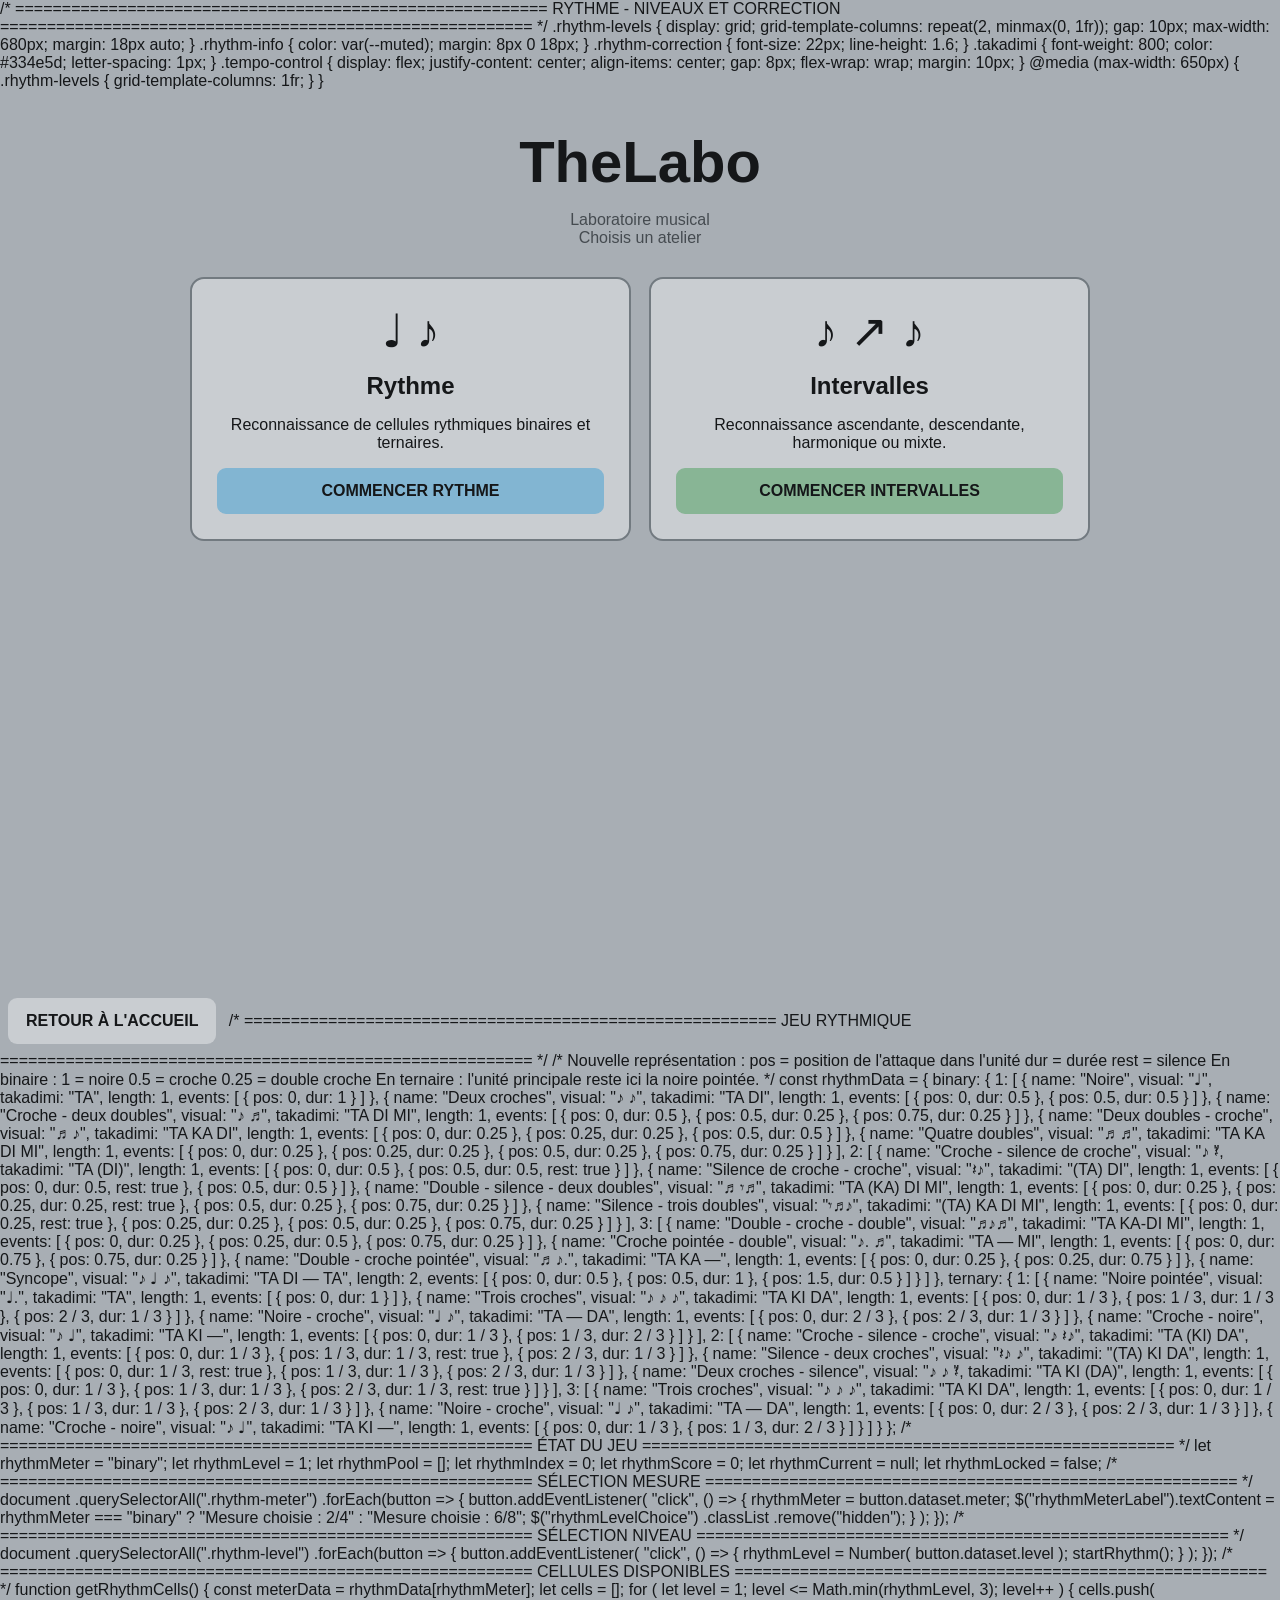
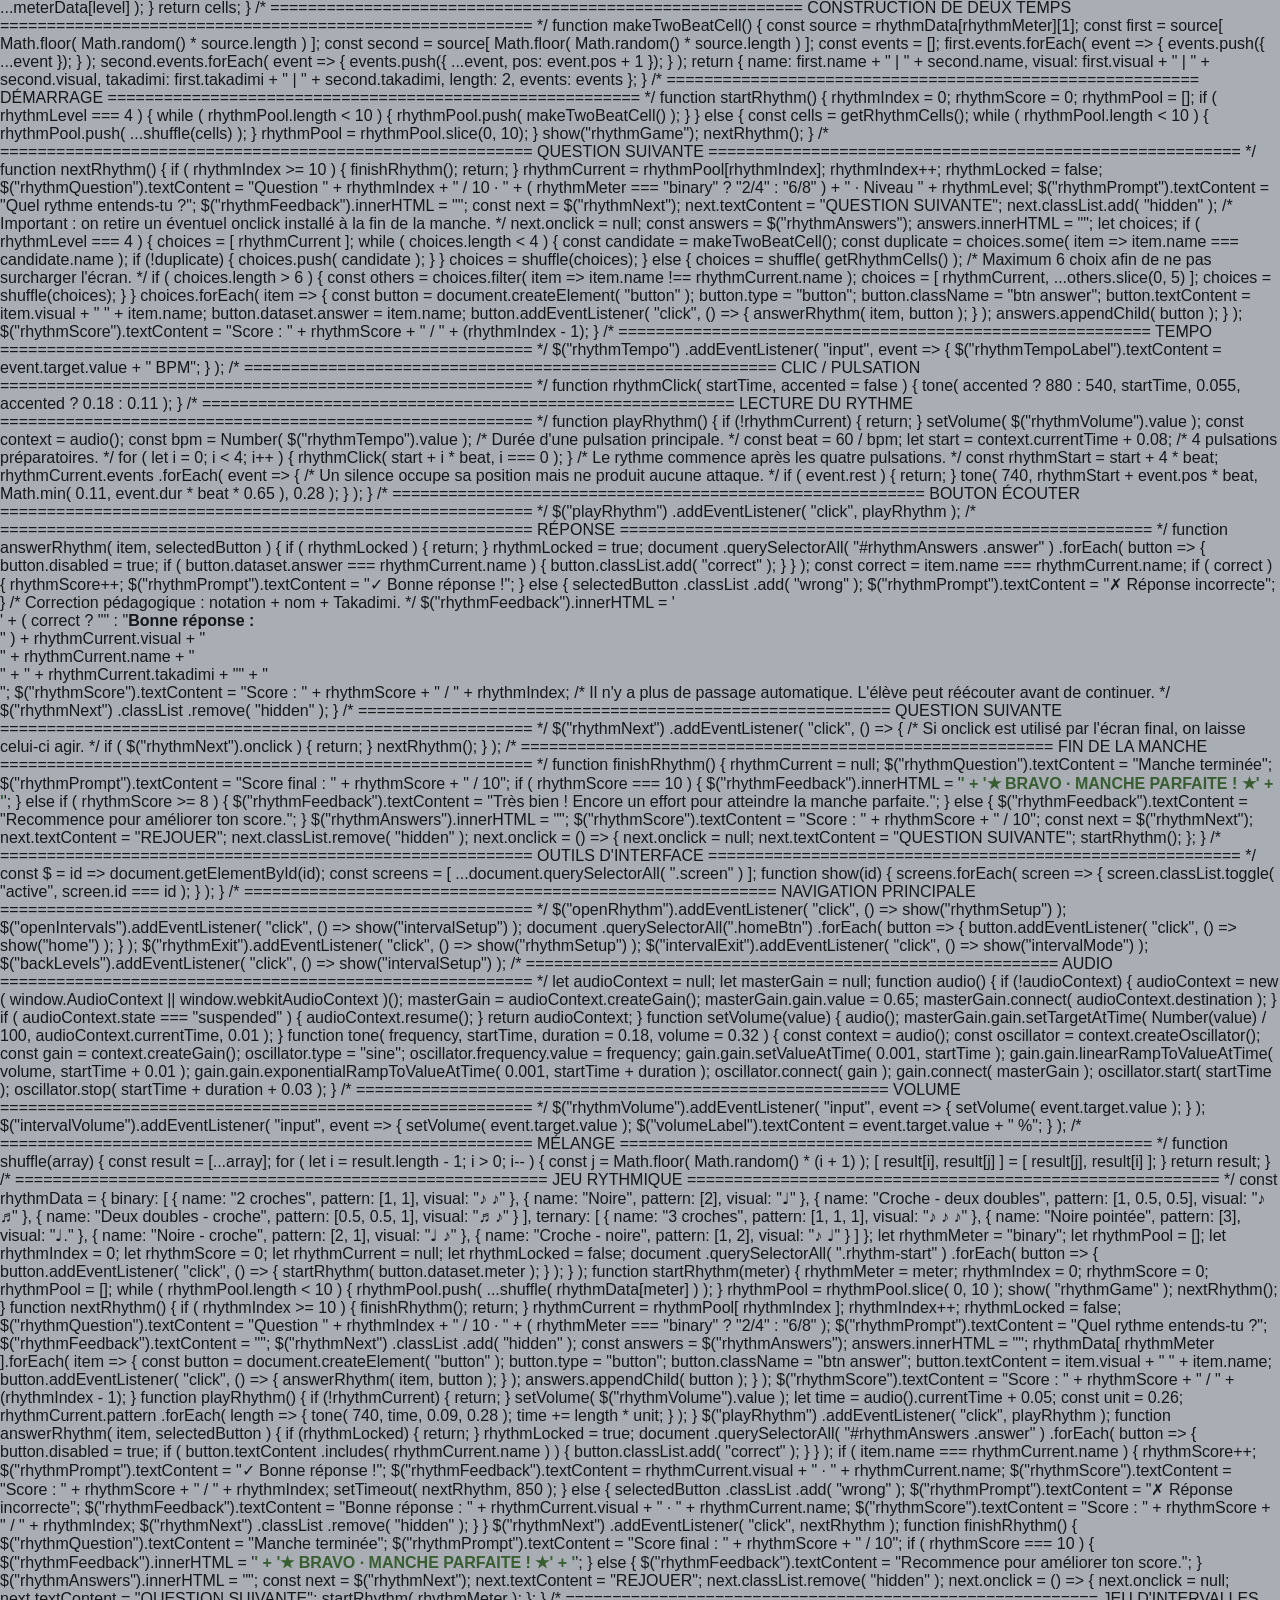
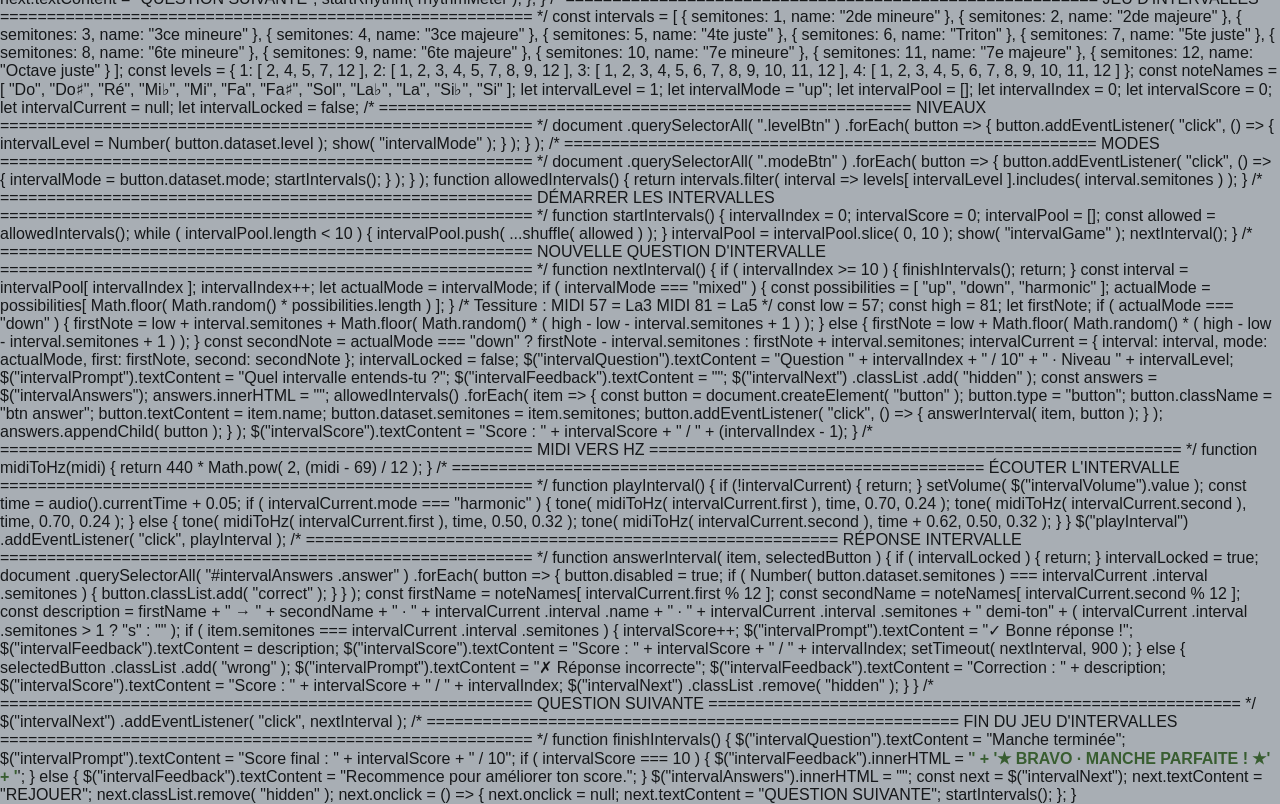
==== commit 99414548: "Update index.html" ====
--- a/index.html
+++ b/index.html
@@ -11,7 +11,48 @@
 >
 
 <title>TheLabo - Jeux musicaux</title>
-
+/* =========================================================
+   RYTHME - NIVEAUX ET CORRECTION
+   ========================================================= */
+
+.rhythm-levels {
+    display: grid;
+    grid-template-columns: repeat(2, minmax(0, 1fr));
+    gap: 10px;
+    max-width: 680px;
+    margin: 18px auto;
+}
+
+.rhythm-info {
+    color: var(--muted);
+    margin: 8px 0 18px;
+}
+
+.rhythm-correction {
+    font-size: 22px;
+    line-height: 1.6;
+}
+
+.takadimi {
+    font-weight: 800;
+    color: #334e5d;
+    letter-spacing: 1px;
+}
+
+.tempo-control {
+    display: flex;
+    justify-content: center;
+    align-items: center;
+    gap: 8px;
+    flex-wrap: wrap;
+    margin: 10px;
+}
+
+@media (max-width: 650px) {
+    .rhythm-levels {
+        grid-template-columns: 1fr;
+    }
+}
 <style>
 
 :root {
@@ -421,34 +462,31 @@
      ======================================================= -->
 
 <section
+   <section
     id="rhythmSetup"
     class="screen"
 >
 
 <div class="wrap">
 
-    <h1>
-        Rythme
-    </h1>
+    <h1>Rythme</h1>
 
     <p>
-        Choisis la famille rythmique.
+        Choisis d'abord la famille rythmique.
     </p>
 
-
     <div class="options">
 
         <button
-            class="btn btn-blue rhythm-start"
+            class="btn btn-blue rhythm-meter"
             data-meter="binary"
             type="button"
         >
             BINAIRE - 2/4
         </button>
 
-
         <button
-            class="btn btn-blue rhythm-start"
+            class="btn btn-blue rhythm-meter"
             data-meter="ternary"
             type="button"
         >
@@ -457,6 +495,61 @@
 
     </div>
 
+    <div
+        id="rhythmLevelChoice"
+        class="hidden"
+    >
+
+        <h2>
+            Choisis un niveau
+        </h2>
+
+        <p
+            id="rhythmMeterLabel"
+            class="rhythm-info"
+        ></p>
+
+        <div class="rhythm-levels">
+
+            <button
+                class="btn rhythm-level"
+                data-level="1"
+                type="button"
+            >
+                NIVEAU 1<br>
+                Cellules simples
+            </button>
+
+            <button
+                class="btn rhythm-level"
+                data-level="2"
+                type="button"
+            >
+                NIVEAU 2<br>
+                Silences
+            </button>
+
+            <button
+                class="btn rhythm-level"
+                data-level="3"
+                type="button"
+            >
+                NIVEAU 3<br>
+                Subdivisions
+            </button>
+
+            <button
+                class="btn rhythm-level"
+                data-level="4"
+                type="button"
+            >
+                NIVEAU 4<br>
+                Deux temps
+            </button>
+
+        </div>
+
+    </div>
 
     <button
         class="btn btn-back homeBtn"
@@ -470,170 +563,6 @@
 </section>
 
 
-
-<!-- =======================================================
-     JEU RYTHMIQUE
-     ======================================================= -->
-
-<section
-    id="rhythmGame"
-    class="screen"
->
-
-<div class="wrap">
-
-    <h1>
-        Rythme
-    </h1>
-
-
-    <div id="rhythmQuestion">
-    </div>
-
-
-    <div class="toolbar">
-
-        <button
-            id="playRhythm"
-            class="btn btn-blue"
-            type="button"
-        >
-            🔊 ÉCOUTER
-        </button>
-
-
-        <span>
-            Volume
-        </span>
-
-
-        <input
-            id="rhythmVolume"
-            class="volume"
-            type="range"
-            min="0"
-            max="100"
-            value="65"
-        >
-
-    </div>
-
-
-    <div
-        id="rhythmPrompt"
-        class="status"
-    >
-        Quel rythme entends-tu ?
-    </div>
-
-
-    <div
-        id="rhythmAnswers"
-        class="options"
-    >
-    </div>
-
-
-    <div
-        id="rhythmFeedback"
-        class="feedback"
-    >
-    </div>
-
-
-    <div
-        id="rhythmScore"
-        class="score"
-    >
-    </div>
-
-
-    <button
-        id="rhythmNext"
-        class="btn btn-green hidden"
-        type="button"
-    >
-        QUESTION SUIVANTE
-    </button>
-
-
-    <br>
-
-
-    <button
-        id="rhythmExit"
-        class="btn btn-back"
-        type="button"
-    >
-        CHANGER DE MODE
-    </button>
-
-</div>
-
-</section>
-
-
-
-<!-- =======================================================
-     NIVEAUX D'INTERVALLES
-     ======================================================= -->
-
-<section
-    id="intervalSetup"
-    class="screen"
->
-
-<div class="wrap">
-
-    <h1>
-        Intervalles
-    </h1>
-
-    <p>
-        Choisis un niveau.
-    </p>
-
-
-    <div class="options">
-
-        <button
-            class="btn btn-green levelBtn"
-            data-level="1"
-            type="button"
-        >
-            NIVEAU 1 - REPÈRES
-        </button>
-
-
-        <button
-            class="btn btn-green levelBtn"
-            data-level="2"
-            type="button"
-        >
-            NIVEAU 2 - MAJEUR / MINEUR
-        </button>
-
-
-        <button
-            class="btn btn-green levelBtn"
-            data-level="3"
-            type="button"
-        >
-            NIVEAU 3 - CHROMATIQUE
-        </button>
-
-
-        <button
-            class="btn btn-green levelBtn"
-            data-level="4"
-            type="button"
-        >
-            NIVEAU 4 - EXPERT
-        </button>
-
-    </div>
-
-
     <button
         class="btn btn-back homeBtn"
         type="button"
@@ -647,188 +576,1238 @@
 
 
 
-<!-- =======================================================
-     MODE D'INTERVALLES
-     ======================================================= -->
-
-<section
-    id="intervalMode"
-    class="screen"
->
-
-<div class="wrap">
-
-    <h1>
-        Mode d'écoute
-    </h1>
-
-
-    <div class="options">
-
-        <button
-            class="btn btn-green modeBtn"
-            data-mode="up"
-            type="button"
-        >
-            ↑ ASCENDANT
-        </button>
-
-
-        <button
-            class="btn btn-green modeBtn"
-            data-mode="down"
-            type="button"
-        >
-            ↓ DESCENDANT
-        </button>
-
-
-        <button
-            class="btn btn-green modeBtn"
-            data-mode="harmonic"
-            type="button"
-        >
-            ♫ HARMONIQUE
-        </button>
-
-
-        <button
-            class="btn btn-green modeBtn"
-            data-mode="mixed"
-            type="button"
-        >
-            ⇅ MIXTE
-        </button>
-
-    </div>
-
-
-    <button
-        id="backLevels"
-        class="btn btn-back"
-        type="button"
-    >
-        RETOUR AUX NIVEAUX
-    </button>
-
-</div>
-
-</section>
-
-
-
-<!-- =======================================================
-     JEU D'INTERVALLES
-     ======================================================= -->
-
-<section
-    id="intervalGame"
-    class="screen"
->
-
-<div class="wrap">
-
-    <h1>
-        Intervalles
-    </h1>
-
-
-    <div id="intervalQuestion">
-    </div>
-
-
-    <div class="toolbar">
-
-        <button
-            id="playInterval"
-            class="btn btn-green"
-            type="button"
-        >
-            🔊 ÉCOUTER
-        </button>
-
-
-        <span>
-            Volume
-        </span>
-
-
-        <input
-            id="intervalVolume"
-            class="volume"
-            type="range"
-            min="0"
-            max="100"
-            value="65"
-        >
-
-
-        <span id="volumeLabel">
-            65 %
-        </span>
-
-    </div>
-
-
-    <div
-        id="intervalPrompt"
-        class="status"
-    >
-        Quel intervalle entends-tu ?
-    </div>
-
-
-    <div
-        id="intervalAnswers"
-        class="options"
-    >
-    </div>
-
-
-    <div
-        id="intervalFeedback"
-        class="feedback"
-    >
-    </div>
-
-
-    <div
-        id="intervalScore"
-        class="score"
-    >
-    </div>
-
-
-    <button
-        id="intervalNext"
-        class="btn btn-green hidden"
-        type="button"
-    >
-        QUESTION SUIVANTE
-    </button>
-
-
-    <br>
-
-
-    <button
-        id="intervalExit"
-        class="btn btn-back"
-        type="button"
-    >
-        CHANGER DE MODE
-    </button>
-
-</div>
-
-</section>
-
-
-
-<script>
-
-"use strict";
-
+/* =========================================================
+   JEU RYTHMIQUE
+   ========================================================= */
+
+
+/*
+    Nouvelle représentation :
+
+    pos = position de l'attaque dans l'unité
+    dur = durée
+    rest = silence
+
+    En binaire :
+    1 = noire
+    0.5 = croche
+    0.25 = double croche
+
+    En ternaire :
+    l'unité principale reste ici la noire pointée.
+*/
+
+
+const rhythmData = {
+
+    binary: {
+
+        1: [
+
+            {
+                name: "Noire",
+                visual: "♩",
+                takadimi: "TA",
+                length: 1,
+
+                events: [
+                    { pos: 0, dur: 1 }
+                ]
+            },
+
+            {
+                name: "Deux croches",
+                visual: "♪ ♪",
+                takadimi: "TA DI",
+                length: 1,
+
+                events: [
+                    { pos: 0, dur: 0.5 },
+                    { pos: 0.5, dur: 0.5 }
+                ]
+            },
+
+            {
+                name: "Croche - deux doubles",
+                visual: "♪ ♬",
+                takadimi: "TA DI MI",
+                length: 1,
+
+                events: [
+                    { pos: 0, dur: 0.5 },
+                    { pos: 0.5, dur: 0.25 },
+                    { pos: 0.75, dur: 0.25 }
+                ]
+            },
+
+            {
+                name: "Deux doubles - croche",
+                visual: "♬ ♪",
+                takadimi: "TA KA DI",
+                length: 1,
+
+                events: [
+                    { pos: 0, dur: 0.25 },
+                    { pos: 0.25, dur: 0.25 },
+                    { pos: 0.5, dur: 0.5 }
+                ]
+            },
+
+            {
+                name: "Quatre doubles",
+                visual: "♬ ♬",
+                takadimi: "TA KA DI MI",
+                length: 1,
+
+                events: [
+                    { pos: 0, dur: 0.25 },
+                    { pos: 0.25, dur: 0.25 },
+                    { pos: 0.5, dur: 0.25 },
+                    { pos: 0.75, dur: 0.25 }
+                ]
+            }
+
+        ],
+
+
+        2: [
+
+            {
+                name: "Croche - silence de croche",
+                visual: "♪ 𝄽",
+                takadimi: "TA (DI)",
+                length: 1,
+
+                events: [
+                    { pos: 0, dur: 0.5 },
+                    { pos: 0.5, dur: 0.5, rest: true }
+                ]
+            },
+
+            {
+                name: "Silence de croche - croche",
+                visual: "𝄽 ♪",
+                takadimi: "(TA) DI",
+                length: 1,
+
+                events: [
+                    { pos: 0, dur: 0.5, rest: true },
+                    { pos: 0.5, dur: 0.5 }
+                ]
+            },
+
+            {
+                name: "Double - silence - deux doubles",
+                visual: "♬ 𝄾 ♬",
+                takadimi: "TA (KA) DI MI",
+                length: 1,
+
+                events: [
+                    { pos: 0, dur: 0.25 },
+                    { pos: 0.25, dur: 0.25, rest: true },
+                    { pos: 0.5, dur: 0.25 },
+                    { pos: 0.75, dur: 0.25 }
+                ]
+            },
+
+            {
+                name: "Silence - trois doubles",
+                visual: "𝄾 ♬♪",
+                takadimi: "(TA) KA DI MI",
+                length: 1,
+
+                events: [
+                    { pos: 0, dur: 0.25, rest: true },
+                    { pos: 0.25, dur: 0.25 },
+                    { pos: 0.5, dur: 0.25 },
+                    { pos: 0.75, dur: 0.25 }
+                ]
+            }
+
+        ],
+
+
+        3: [
+
+            {
+                name: "Double - croche - double",
+                visual: "♬♪♬",
+                takadimi: "TA KA-DI MI",
+                length: 1,
+
+                events: [
+                    { pos: 0, dur: 0.25 },
+                    { pos: 0.25, dur: 0.5 },
+                    { pos: 0.75, dur: 0.25 }
+                ]
+            },
+
+            {
+                name: "Croche pointée - double",
+                visual: "♪. ♬",
+                takadimi: "TA — MI",
+                length: 1,
+
+                events: [
+                    { pos: 0, dur: 0.75 },
+                    { pos: 0.75, dur: 0.25 }
+                ]
+            },
+
+            {
+                name: "Double - croche pointée",
+                visual: "♬ ♪.",
+                takadimi: "TA KA —",
+                length: 1,
+
+                events: [
+                    { pos: 0, dur: 0.25 },
+                    { pos: 0.25, dur: 0.75 }
+                ]
+            },
+
+            {
+                name: "Syncope",
+                visual: "♪ ♩ ♪",
+                takadimi: "TA DI — TA",
+                length: 2,
+
+                events: [
+                    { pos: 0, dur: 0.5 },
+                    { pos: 0.5, dur: 1 },
+                    { pos: 1.5, dur: 0.5 }
+                ]
+            }
+
+        ]
+
+    },
+
+
+    ternary: {
+
+        1: [
+
+            {
+                name: "Noire pointée",
+                visual: "♩.",
+                takadimi: "TA",
+                length: 1,
+
+                events: [
+                    { pos: 0, dur: 1 }
+                ]
+            },
+
+            {
+                name: "Trois croches",
+                visual: "♪ ♪ ♪",
+                takadimi: "TA KI DA",
+                length: 1,
+
+                events: [
+                    { pos: 0, dur: 1 / 3 },
+                    { pos: 1 / 3, dur: 1 / 3 },
+                    { pos: 2 / 3, dur: 1 / 3 }
+                ]
+            },
+
+            {
+                name: "Noire - croche",
+                visual: "♩ ♪",
+                takadimi: "TA — DA",
+                length: 1,
+
+                events: [
+                    { pos: 0, dur: 2 / 3 },
+                    { pos: 2 / 3, dur: 1 / 3 }
+                ]
+            },
+
+            {
+                name: "Croche - noire",
+                visual: "♪ ♩",
+                takadimi: "TA KI —",
+                length: 1,
+
+                events: [
+                    { pos: 0, dur: 1 / 3 },
+                    { pos: 1 / 3, dur: 2 / 3 }
+                ]
+            }
+
+        ],
+
+
+        2: [
+
+            {
+                name: "Croche - silence - croche",
+                visual: "♪ 𝄽 ♪",
+                takadimi: "TA (KI) DA",
+                length: 1,
+
+                events: [
+                    { pos: 0, dur: 1 / 3 },
+                    { pos: 1 / 3, dur: 1 / 3, rest: true },
+                    { pos: 2 / 3, dur: 1 / 3 }
+                ]
+            },
+
+            {
+                name: "Silence - deux croches",
+                visual: "𝄽 ♪ ♪",
+                takadimi: "(TA) KI DA",
+                length: 1,
+
+                events: [
+                    { pos: 0, dur: 1 / 3, rest: true },
+                    { pos: 1 / 3, dur: 1 / 3 },
+                    { pos: 2 / 3, dur: 1 / 3 }
+                ]
+            },
+
+            {
+                name: "Deux croches - silence",
+                visual: "♪ ♪ 𝄽",
+                takadimi: "TA KI (DA)",
+                length: 1,
+
+                events: [
+                    { pos: 0, dur: 1 / 3 },
+                    { pos: 1 / 3, dur: 1 / 3 },
+                    { pos: 2 / 3, dur: 1 / 3, rest: true }
+                ]
+            }
+
+        ],
+
+
+        3: [
+
+            {
+                name: "Trois croches",
+                visual: "♪ ♪ ♪",
+                takadimi: "TA KI DA",
+                length: 1,
+
+                events: [
+                    { pos: 0, dur: 1 / 3 },
+                    { pos: 1 / 3, dur: 1 / 3 },
+                    { pos: 2 / 3, dur: 1 / 3 }
+                ]
+            },
+
+            {
+                name: "Noire - croche",
+                visual: "♩ ♪",
+                takadimi: "TA — DA",
+                length: 1,
+
+                events: [
+                    { pos: 0, dur: 2 / 3 },
+                    { pos: 2 / 3, dur: 1 / 3 }
+                ]
+            },
+
+            {
+                name: "Croche - noire",
+                visual: "♪ ♩",
+                takadimi: "TA KI —",
+                length: 1,
+
+                events: [
+                    { pos: 0, dur: 1 / 3 },
+                    { pos: 1 / 3, dur: 2 / 3 }
+                ]
+            }
+
+        ]
+
+    }
+
+};
+
+
+/* =========================================================
+   ÉTAT DU JEU
+   ========================================================= */
+
+let rhythmMeter = "binary";
+
+let rhythmLevel = 1;
+
+let rhythmPool = [];
+
+let rhythmIndex = 0;
+
+let rhythmScore = 0;
+
+let rhythmCurrent = null;
+
+let rhythmLocked = false;
+
+
+/* =========================================================
+   SÉLECTION MESURE
+   ========================================================= */
+
+document
+    .querySelectorAll(".rhythm-meter")
+    .forEach(button => {
+
+        button.addEventListener(
+            "click",
+            () => {
+
+                rhythmMeter =
+                    button.dataset.meter;
+
+
+                $("rhythmMeterLabel").textContent =
+                    rhythmMeter === "binary"
+                    ? "Mesure choisie : 2/4"
+                    : "Mesure choisie : 6/8";
+
+
+                $("rhythmLevelChoice")
+                    .classList
+                    .remove("hidden");
+
+            }
+        );
+
+    });
+
+
+/* =========================================================
+   SÉLECTION NIVEAU
+   ========================================================= */
+
+document
+    .querySelectorAll(".rhythm-level")
+    .forEach(button => {
+
+        button.addEventListener(
+            "click",
+            () => {
+
+                rhythmLevel =
+                    Number(
+                        button.dataset.level
+                    );
+
+
+                startRhythm();
+
+            }
+        );
+
+    });
+
+
+/* =========================================================
+   CELLULES DISPONIBLES
+   ========================================================= */
+
+function getRhythmCells() {
+
+    const meterData =
+        rhythmData[rhythmMeter];
+
+
+    let cells = [];
+
+
+    for (
+        let level = 1;
+        level <= Math.min(rhythmLevel, 3);
+        level++
+    ) {
+
+        cells.push(
+            ...meterData[level]
+        );
+
+    }
+
+
+    return cells;
+
+}
+
+
+/* =========================================================
+   CONSTRUCTION DE DEUX TEMPS
+   ========================================================= */
+
+function makeTwoBeatCell() {
+
+    const source =
+        rhythmData[rhythmMeter][1];
+
+
+    const first =
+        source[
+            Math.floor(
+                Math.random()
+                * source.length
+            )
+        ];
+
+
+    const second =
+        source[
+            Math.floor(
+                Math.random()
+                * source.length
+            )
+        ];
+
+
+    const events = [];
+
+
+    first.events.forEach(
+        event => {
+
+            events.push({
+                ...event
+            });
+
+        }
+    );
+
+
+    second.events.forEach(
+        event => {
+
+            events.push({
+
+                ...event,
+
+                pos:
+                    event.pos
+                    + 1
+
+            });
+
+        }
+    );
+
+
+    return {
+
+        name:
+            first.name
+            + " | "
+            + second.name,
+
+        visual:
+            first.visual
+            + " | "
+            + second.visual,
+
+        takadimi:
+            first.takadimi
+            + " | "
+            + second.takadimi,
+
+        length: 2,
+
+        events:
+            events
+
+    };
+
+}
+
+
+/* =========================================================
+   DÉMARRAGE
+   ========================================================= */
+
+function startRhythm() {
+
+    rhythmIndex = 0;
+
+    rhythmScore = 0;
+
+    rhythmPool = [];
+
+
+    if (
+        rhythmLevel === 4
+    ) {
+
+        while (
+            rhythmPool.length < 10
+        ) {
+
+            rhythmPool.push(
+                makeTwoBeatCell()
+            );
+
+        }
+
+    }
+
+    else {
+
+        const cells =
+            getRhythmCells();
+
+
+        while (
+            rhythmPool.length < 10
+        ) {
+
+            rhythmPool.push(
+                ...shuffle(cells)
+            );
+
+        }
+
+
+        rhythmPool =
+            rhythmPool.slice(0, 10);
+
+    }
+
+
+    show("rhythmGame");
+
+    nextRhythm();
+
+}
+
+
+/* =========================================================
+   QUESTION SUIVANTE
+   ========================================================= */
+
+function nextRhythm() {
+
+    if (
+        rhythmIndex >= 10
+    ) {
+
+        finishRhythm();
+
+        return;
+
+    }
+
+
+    rhythmCurrent =
+        rhythmPool[rhythmIndex];
+
+
+    rhythmIndex++;
+
+
+    rhythmLocked =
+        false;
+
+
+    $("rhythmQuestion").textContent =
+
+        "Question "
+        + rhythmIndex
+        + " / 10 · "
+        + (
+            rhythmMeter === "binary"
+            ? "2/4"
+            : "6/8"
+        )
+        + " · Niveau "
+        + rhythmLevel;
+
+
+    $("rhythmPrompt").textContent =
+        "Quel rythme entends-tu ?";
+
+
+    $("rhythmFeedback").innerHTML =
+        "";
+
+
+    const next =
+        $("rhythmNext");
+
+
+    next.textContent =
+        "QUESTION SUIVANTE";
+
+
+    next.classList.add(
+        "hidden"
+    );
+
+
+    /*
+        Important :
+        on retire un éventuel onclick
+        installé à la fin de la manche.
+    */
+
+    next.onclick =
+        null;
+
+
+    const answers =
+        $("rhythmAnswers");
+
+
+    answers.innerHTML =
+        "";
+
+
+    let choices;
+
+
+    if (
+        rhythmLevel === 4
+    ) {
+
+        choices = [
+            rhythmCurrent
+        ];
+
+
+        while (
+            choices.length < 4
+        ) {
+
+            const candidate =
+                makeTwoBeatCell();
+
+
+            const duplicate =
+                choices.some(
+                    item =>
+                        item.name ===
+                        candidate.name
+                );
+
+
+            if (!duplicate) {
+
+                choices.push(
+                    candidate
+                );
+
+            }
+
+        }
+
+
+        choices =
+            shuffle(choices);
+
+    }
+
+    else {
+
+        choices =
+            shuffle(
+                getRhythmCells()
+            );
+
+
+        /*
+            Maximum 6 choix afin de ne pas
+            surcharger l'écran.
+        */
+
+        if (
+            choices.length > 6
+        ) {
+
+            const others =
+                choices.filter(
+                    item =>
+                        item.name !==
+                        rhythmCurrent.name
+                );
+
+
+            choices = [
+                rhythmCurrent,
+                ...others.slice(0, 5)
+            ];
+
+
+            choices =
+                shuffle(choices);
+
+        }
+
+    }
+
+
+    choices.forEach(
+        item => {
+
+            const button =
+                document.createElement(
+                    "button"
+                );
+
+
+            button.type =
+                "button";
+
+
+            button.className =
+                "btn answer";
+
+
+            button.textContent =
+                item.visual
+                + "   "
+                + item.name;
+
+
+            button.dataset.answer =
+                item.name;
+
+
+            button.addEventListener(
+                "click",
+                () => {
+
+                    answerRhythm(
+                        item,
+                        button
+                    );
+
+                }
+            );
+
+
+            answers.appendChild(
+                button
+            );
+
+        }
+    );
+
+
+    $("rhythmScore").textContent =
+        "Score : "
+        + rhythmScore
+        + " / "
+        + (rhythmIndex - 1);
+
+}
+
+
+/* =========================================================
+   TEMPO
+   ========================================================= */
+
+$("rhythmTempo")
+    .addEventListener(
+        "input",
+        event => {
+
+            $("rhythmTempoLabel").textContent =
+                event.target.value
+                + " BPM";
+
+        }
+    );
+
+
+/* =========================================================
+   CLIC / PULSATION
+   ========================================================= */
+
+function rhythmClick(
+    startTime,
+    accented = false
+) {
+
+    tone(
+        accented
+            ? 880
+            : 540,
+
+        startTime,
+
+        0.055,
+
+        accented
+            ? 0.18
+            : 0.11
+    );
+
+}
+
+
+/* =========================================================
+   LECTURE DU RYTHME
+   ========================================================= */
+
+function playRhythm() {
+
+    if (!rhythmCurrent) {
+        return;
+    }
+
+
+    setVolume(
+        $("rhythmVolume").value
+    );
+
+
+    const context =
+        audio();
+
+
+    const bpm =
+        Number(
+            $("rhythmTempo").value
+        );
+
+
+    /*
+        Durée d'une pulsation principale.
+    */
+
+    const beat =
+        60 / bpm;
+
+
+    let start =
+        context.currentTime
+        + 0.08;
+
+
+    /*
+        4 pulsations préparatoires.
+    */
+
+    for (
+        let i = 0;
+        i < 4;
+        i++
+    ) {
+
+        rhythmClick(
+            start + i * beat,
+            i === 0
+        );
+
+    }
+
+
+    /*
+        Le rythme commence après
+        les quatre pulsations.
+    */
+
+    const rhythmStart =
+        start + 4 * beat;
+
+
+    rhythmCurrent.events
+        .forEach(
+            event => {
+
+                /*
+                    Un silence occupe sa position
+                    mais ne produit aucune attaque.
+                */
+
+                if (
+                    event.rest
+                ) {
+                    return;
+                }
+
+
+                tone(
+                    740,
+
+                    rhythmStart
+                    + event.pos * beat,
+
+                    Math.min(
+                        0.11,
+                        event.dur
+                        * beat
+                        * 0.65
+                    ),
+
+                    0.28
+                );
+
+            }
+        );
+
+}
+
+
+/* =========================================================
+   BOUTON ÉCOUTER
+   ========================================================= */
+
+$("playRhythm")
+    .addEventListener(
+        "click",
+        playRhythm
+    );
+
+
+/* =========================================================
+   RÉPONSE
+   ========================================================= */
+
+function answerRhythm(
+    item,
+    selectedButton
+) {
+
+    if (
+        rhythmLocked
+    ) {
+        return;
+    }
+
+
+    rhythmLocked =
+        true;
+
+
+    document
+        .querySelectorAll(
+            "#rhythmAnswers .answer"
+        )
+        .forEach(
+            button => {
+
+                button.disabled =
+                    true;
+
+
+                if (
+                    button.dataset.answer ===
+                    rhythmCurrent.name
+                ) {
+
+                    button.classList.add(
+                        "correct"
+                    );
+
+                }
+
+            }
+        );
+
+
+    const correct =
+        item.name ===
+        rhythmCurrent.name;
+
+
+    if (
+        correct
+    ) {
+
+        rhythmScore++;
+
+
+        $("rhythmPrompt").textContent =
+            "✓ Bonne réponse !";
+
+    }
+
+    else {
+
+        selectedButton
+            .classList
+            .add(
+                "wrong"
+            );
+
+
+        $("rhythmPrompt").textContent =
+            "✗ Réponse incorrecte";
+
+    }
+
+
+    /*
+        Correction pédagogique :
+        notation + nom + Takadimi.
+    */
+
+    $("rhythmFeedback").innerHTML =
+
+        '<div class="rhythm-correction">'
+        +
+        (
+            correct
+            ? ""
+            : "<strong>Bonne réponse :</strong><br>"
+        )
+        +
+        rhythmCurrent.visual
+        + "<br>"
+        +
+        rhythmCurrent.name
+        + "<br>"
+        +
+        '<span class="takadimi">'
+        +
+        rhythmCurrent.takadimi
+        +
+        "</span>"
+        +
+        "</div>";
+
+
+    $("rhythmScore").textContent =
+        "Score : "
+        + rhythmScore
+        + " / "
+        + rhythmIndex;
+
+
+    /*
+        Il n'y a plus de passage
+        automatique.
+
+        L'élève peut réécouter
+        avant de continuer.
+    */
+
+    $("rhythmNext")
+        .classList
+        .remove(
+            "hidden"
+        );
+
+}
+
+
+/* =========================================================
+   QUESTION SUIVANTE
+   ========================================================= */
+
+$("rhythmNext")
+    .addEventListener(
+        "click",
+        () => {
+
+            /*
+                Si onclick est utilisé par
+                l'écran final, on laisse
+                celui-ci agir.
+            */
+
+            if (
+                $("rhythmNext").onclick
+            ) {
+                return;
+            }
+
+
+            nextRhythm();
+
+        }
+    );
+
+
+/* =========================================================
+   FIN DE LA MANCHE
+   ========================================================= */
+
+function finishRhythm() {
+
+    rhythmCurrent =
+        null;
+
+
+    $("rhythmQuestion").textContent =
+        "Manche terminée";
+
+
+    $("rhythmPrompt").textContent =
+        "Score final : "
+        + rhythmScore
+        + " / 10";
+
+
+    if (
+        rhythmScore === 10
+    ) {
+
+        $("rhythmFeedback").innerHTML =
+            '<span class="perfect">'
+            + '★ BRAVO · MANCHE PARFAITE ! ★'
+            + '</span>';
+
+    }
+
+    else if (
+        rhythmScore >= 8
+    ) {
+
+        $("rhythmFeedback").textContent =
+            "Très bien ! Encore un effort pour atteindre la manche parfaite.";
+
+    }
+
+    else {
+
+        $("rhythmFeedback").textContent =
+            "Recommence pour améliorer ton score.";
+
+    }
+
+
+    $("rhythmAnswers").innerHTML =
+        "";
+
+
+    $("rhythmScore").textContent =
+        "Score : "
+        + rhythmScore
+        + " / 10";
+
+
+    const next =
+        $("rhythmNext");
+
+
+    next.textContent =
+        "REJOUER";
+
+
+    next.classList.remove(
+        "hidden"
+    );
+
+
+    next.onclick =
+        () => {
+
+            next.onclick =
+                null;
+
+
+            next.textContent =
+                "QUESTION SUIVANTE";
+
+
+            startRhythm();
+
+        };
+
+}
 
 /* =========================================================
    OUTILS D'INTERFACE
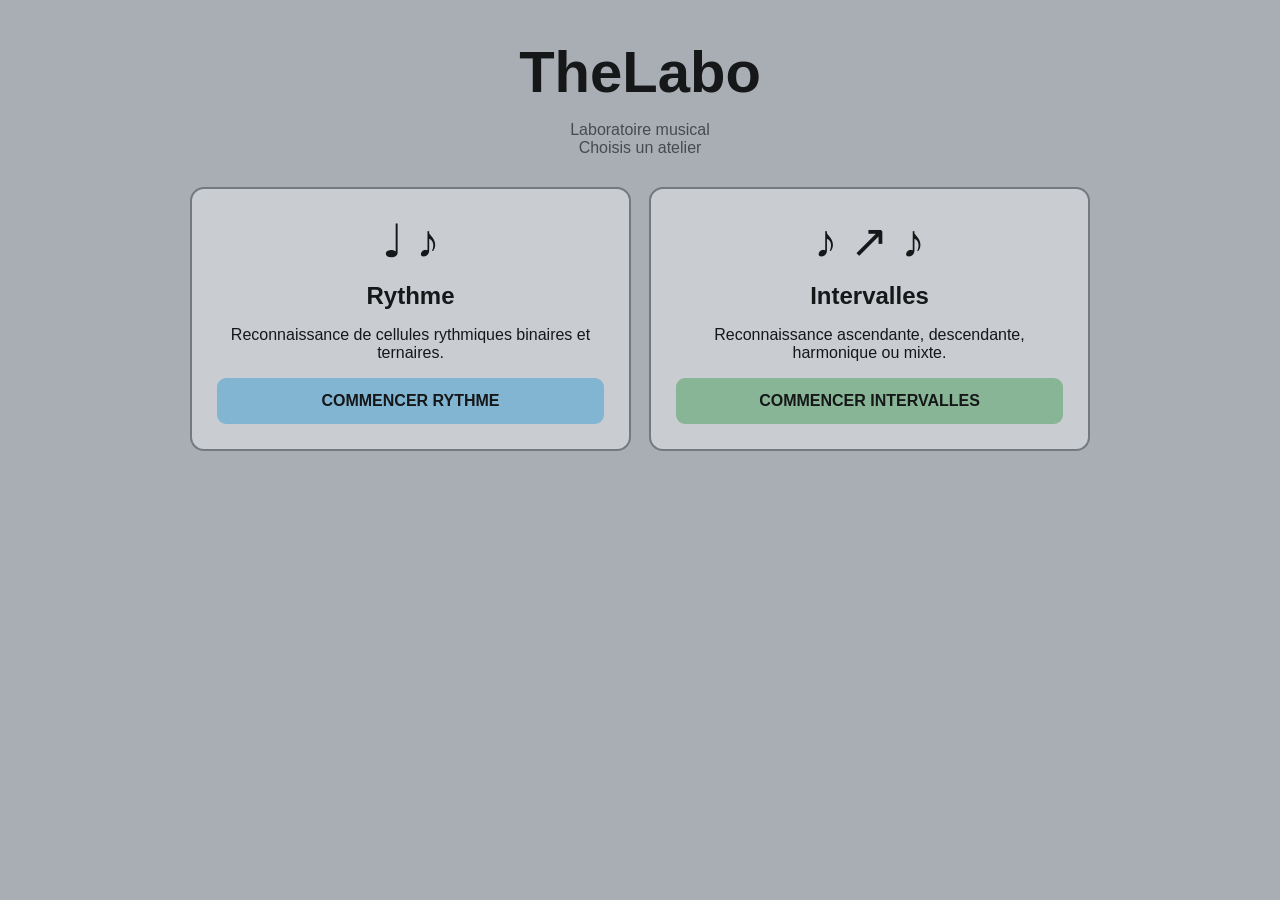
==== commit 06ef7552: "Update index.html Version 1" ====
--- a/index.html
+++ b/index.html
@@ -11,48 +11,7 @@
 >
 
 <title>TheLabo - Jeux musicaux</title>
-/* =========================================================
-   RYTHME - NIVEAUX ET CORRECTION
-   ========================================================= */
-
-.rhythm-levels {
-    display: grid;
-    grid-template-columns: repeat(2, minmax(0, 1fr));
-    gap: 10px;
-    max-width: 680px;
-    margin: 18px auto;
-}
-
-.rhythm-info {
-    color: var(--muted);
-    margin: 8px 0 18px;
-}
-
-.rhythm-correction {
-    font-size: 22px;
-    line-height: 1.6;
-}
-
-.takadimi {
-    font-weight: 800;
-    color: #334e5d;
-    letter-spacing: 1px;
-}
-
-.tempo-control {
-    display: flex;
-    justify-content: center;
-    align-items: center;
-    gap: 8px;
-    flex-wrap: wrap;
-    margin: 10px;
-}
-
-@media (max-width: 650px) {
-    .rhythm-levels {
-        grid-template-columns: 1fr;
-    }
-}
+
 <style>
 
 :root {
@@ -462,31 +421,34 @@
      ======================================================= -->
 
 <section
-   <section
     id="rhythmSetup"
     class="screen"
 >
 
 <div class="wrap">
 
-    <h1>Rythme</h1>
+    <h1>
+        Rythme
+    </h1>
 
     <p>
-        Choisis d'abord la famille rythmique.
+        Choisis la famille rythmique.
     </p>
 
+
     <div class="options">
 
         <button
-            class="btn btn-blue rhythm-meter"
+            class="btn btn-blue rhythm-start"
             data-meter="binary"
             type="button"
         >
             BINAIRE - 2/4
         </button>
 
+
         <button
-            class="btn btn-blue rhythm-meter"
+            class="btn btn-blue rhythm-start"
             data-meter="ternary"
             type="button"
         >
@@ -495,61 +457,6 @@
 
     </div>
 
-    <div
-        id="rhythmLevelChoice"
-        class="hidden"
-    >
-
-        <h2>
-            Choisis un niveau
-        </h2>
-
-        <p
-            id="rhythmMeterLabel"
-            class="rhythm-info"
-        ></p>
-
-        <div class="rhythm-levels">
-
-            <button
-                class="btn rhythm-level"
-                data-level="1"
-                type="button"
-            >
-                NIVEAU 1<br>
-                Cellules simples
-            </button>
-
-            <button
-                class="btn rhythm-level"
-                data-level="2"
-                type="button"
-            >
-                NIVEAU 2<br>
-                Silences
-            </button>
-
-            <button
-                class="btn rhythm-level"
-                data-level="3"
-                type="button"
-            >
-                NIVEAU 3<br>
-                Subdivisions
-            </button>
-
-            <button
-                class="btn rhythm-level"
-                data-level="4"
-                type="button"
-            >
-                NIVEAU 4<br>
-                Deux temps
-            </button>
-
-        </div>
-
-    </div>
 
     <button
         class="btn btn-back homeBtn"
@@ -563,6 +470,170 @@
 </section>
 
 
+
+<!-- =======================================================
+     JEU RYTHMIQUE
+     ======================================================= -->
+
+<section
+    id="rhythmGame"
+    class="screen"
+>
+
+<div class="wrap">
+
+    <h1>
+        Rythme
+    </h1>
+
+
+    <div id="rhythmQuestion">
+    </div>
+
+
+    <div class="toolbar">
+
+        <button
+            id="playRhythm"
+            class="btn btn-blue"
+            type="button"
+        >
+            🔊 ÉCOUTER
+        </button>
+
+
+        <span>
+            Volume
+        </span>
+
+
+        <input
+            id="rhythmVolume"
+            class="volume"
+            type="range"
+            min="0"
+            max="100"
+            value="65"
+        >
+
+    </div>
+
+
+    <div
+        id="rhythmPrompt"
+        class="status"
+    >
+        Quel rythme entends-tu ?
+    </div>
+
+
+    <div
+        id="rhythmAnswers"
+        class="options"
+    >
+    </div>
+
+
+    <div
+        id="rhythmFeedback"
+        class="feedback"
+    >
+    </div>
+
+
+    <div
+        id="rhythmScore"
+        class="score"
+    >
+    </div>
+
+
+    <button
+        id="rhythmNext"
+        class="btn btn-green hidden"
+        type="button"
+    >
+        QUESTION SUIVANTE
+    </button>
+
+
+    <br>
+
+
+    <button
+        id="rhythmExit"
+        class="btn btn-back"
+        type="button"
+    >
+        CHANGER DE MODE
+    </button>
+
+</div>
+
+</section>
+
+
+
+<!-- =======================================================
+     NIVEAUX D'INTERVALLES
+     ======================================================= -->
+
+<section
+    id="intervalSetup"
+    class="screen"
+>
+
+<div class="wrap">
+
+    <h1>
+        Intervalles
+    </h1>
+
+    <p>
+        Choisis un niveau.
+    </p>
+
+
+    <div class="options">
+
+        <button
+            class="btn btn-green levelBtn"
+            data-level="1"
+            type="button"
+        >
+            NIVEAU 1 - REPÈRES
+        </button>
+
+
+        <button
+            class="btn btn-green levelBtn"
+            data-level="2"
+            type="button"
+        >
+            NIVEAU 2 - MAJEUR / MINEUR
+        </button>
+
+
+        <button
+            class="btn btn-green levelBtn"
+            data-level="3"
+            type="button"
+        >
+            NIVEAU 3 - CHROMATIQUE
+        </button>
+
+
+        <button
+            class="btn btn-green levelBtn"
+            data-level="4"
+            type="button"
+        >
+            NIVEAU 4 - EXPERT
+        </button>
+
+    </div>
+
+
     <button
         class="btn btn-back homeBtn"
         type="button"
@@ -576,1238 +647,188 @@
 
 
 
-/* =========================================================
-   JEU RYTHMIQUE
-   ========================================================= */
-
-
-/*
-    Nouvelle représentation :
-
-    pos = position de l'attaque dans l'unité
-    dur = durée
-    rest = silence
-
-    En binaire :
-    1 = noire
-    0.5 = croche
-    0.25 = double croche
-
-    En ternaire :
-    l'unité principale reste ici la noire pointée.
-*/
-
-
-const rhythmData = {
-
-    binary: {
-
-        1: [
-
-            {
-                name: "Noire",
-                visual: "♩",
-                takadimi: "TA",
-                length: 1,
-
-                events: [
-                    { pos: 0, dur: 1 }
-                ]
-            },
-
-            {
-                name: "Deux croches",
-                visual: "♪ ♪",
-                takadimi: "TA DI",
-                length: 1,
-
-                events: [
-                    { pos: 0, dur: 0.5 },
-                    { pos: 0.5, dur: 0.5 }
-                ]
-            },
-
-            {
-                name: "Croche - deux doubles",
-                visual: "♪ ♬",
-                takadimi: "TA DI MI",
-                length: 1,
-
-                events: [
-                    { pos: 0, dur: 0.5 },
-                    { pos: 0.5, dur: 0.25 },
-                    { pos: 0.75, dur: 0.25 }
-                ]
-            },
-
-            {
-                name: "Deux doubles - croche",
-                visual: "♬ ♪",
-                takadimi: "TA KA DI",
-                length: 1,
-
-                events: [
-                    { pos: 0, dur: 0.25 },
-                    { pos: 0.25, dur: 0.25 },
-                    { pos: 0.5, dur: 0.5 }
-                ]
-            },
-
-            {
-                name: "Quatre doubles",
-                visual: "♬ ♬",
-                takadimi: "TA KA DI MI",
-                length: 1,
-
-                events: [
-                    { pos: 0, dur: 0.25 },
-                    { pos: 0.25, dur: 0.25 },
-                    { pos: 0.5, dur: 0.25 },
-                    { pos: 0.75, dur: 0.25 }
-                ]
-            }
-
-        ],
-
-
-        2: [
-
-            {
-                name: "Croche - silence de croche",
-                visual: "♪ 𝄽",
-                takadimi: "TA (DI)",
-                length: 1,
-
-                events: [
-                    { pos: 0, dur: 0.5 },
-                    { pos: 0.5, dur: 0.5, rest: true }
-                ]
-            },
-
-            {
-                name: "Silence de croche - croche",
-                visual: "𝄽 ♪",
-                takadimi: "(TA) DI",
-                length: 1,
-
-                events: [
-                    { pos: 0, dur: 0.5, rest: true },
-                    { pos: 0.5, dur: 0.5 }
-                ]
-            },
-
-            {
-                name: "Double - silence - deux doubles",
-                visual: "♬ 𝄾 ♬",
-                takadimi: "TA (KA) DI MI",
-                length: 1,
-
-                events: [
-                    { pos: 0, dur: 0.25 },
-                    { pos: 0.25, dur: 0.25, rest: true },
-                    { pos: 0.5, dur: 0.25 },
-                    { pos: 0.75, dur: 0.25 }
-                ]
-            },
-
-            {
-                name: "Silence - trois doubles",
-                visual: "𝄾 ♬♪",
-                takadimi: "(TA) KA DI MI",
-                length: 1,
-
-                events: [
-                    { pos: 0, dur: 0.25, rest: true },
-                    { pos: 0.25, dur: 0.25 },
-                    { pos: 0.5, dur: 0.25 },
-                    { pos: 0.75, dur: 0.25 }
-                ]
-            }
-
-        ],
-
-
-        3: [
-
-            {
-                name: "Double - croche - double",
-                visual: "♬♪♬",
-                takadimi: "TA KA-DI MI",
-                length: 1,
-
-                events: [
-                    { pos: 0, dur: 0.25 },
-                    { pos: 0.25, dur: 0.5 },
-                    { pos: 0.75, dur: 0.25 }
-                ]
-            },
-
-            {
-                name: "Croche pointée - double",
-                visual: "♪. ♬",
-                takadimi: "TA — MI",
-                length: 1,
-
-                events: [
-                    { pos: 0, dur: 0.75 },
-                    { pos: 0.75, dur: 0.25 }
-                ]
-            },
-
-            {
-                name: "Double - croche pointée",
-                visual: "♬ ♪.",
-                takadimi: "TA KA —",
-                length: 1,
-
-                events: [
-                    { pos: 0, dur: 0.25 },
-                    { pos: 0.25, dur: 0.75 }
-                ]
-            },
-
-            {
-                name: "Syncope",
-                visual: "♪ ♩ ♪",
-                takadimi: "TA DI — TA",
-                length: 2,
-
-                events: [
-                    { pos: 0, dur: 0.5 },
-                    { pos: 0.5, dur: 1 },
-                    { pos: 1.5, dur: 0.5 }
-                ]
-            }
-
-        ]
-
-    },
-
-
-    ternary: {
-
-        1: [
-
-            {
-                name: "Noire pointée",
-                visual: "♩.",
-                takadimi: "TA",
-                length: 1,
-
-                events: [
-                    { pos: 0, dur: 1 }
-                ]
-            },
-
-            {
-                name: "Trois croches",
-                visual: "♪ ♪ ♪",
-                takadimi: "TA KI DA",
-                length: 1,
-
-                events: [
-                    { pos: 0, dur: 1 / 3 },
-                    { pos: 1 / 3, dur: 1 / 3 },
-                    { pos: 2 / 3, dur: 1 / 3 }
-                ]
-            },
-
-            {
-                name: "Noire - croche",
-                visual: "♩ ♪",
-                takadimi: "TA — DA",
-                length: 1,
-
-                events: [
-                    { pos: 0, dur: 2 / 3 },
-                    { pos: 2 / 3, dur: 1 / 3 }
-                ]
-            },
-
-            {
-                name: "Croche - noire",
-                visual: "♪ ♩",
-                takadimi: "TA KI —",
-                length: 1,
-
-                events: [
-                    { pos: 0, dur: 1 / 3 },
-                    { pos: 1 / 3, dur: 2 / 3 }
-                ]
-            }
-
-        ],
-
-
-        2: [
-
-            {
-                name: "Croche - silence - croche",
-                visual: "♪ 𝄽 ♪",
-                takadimi: "TA (KI) DA",
-                length: 1,
-
-                events: [
-                    { pos: 0, dur: 1 / 3 },
-                    { pos: 1 / 3, dur: 1 / 3, rest: true },
-                    { pos: 2 / 3, dur: 1 / 3 }
-                ]
-            },
-
-            {
-                name: "Silence - deux croches",
-                visual: "𝄽 ♪ ♪",
-                takadimi: "(TA) KI DA",
-                length: 1,
-
-                events: [
-                    { pos: 0, dur: 1 / 3, rest: true },
-                    { pos: 1 / 3, dur: 1 / 3 },
-                    { pos: 2 / 3, dur: 1 / 3 }
-                ]
-            },
-
-            {
-                name: "Deux croches - silence",
-                visual: "♪ ♪ 𝄽",
-                takadimi: "TA KI (DA)",
-                length: 1,
-
-                events: [
-                    { pos: 0, dur: 1 / 3 },
-                    { pos: 1 / 3, dur: 1 / 3 },
-                    { pos: 2 / 3, dur: 1 / 3, rest: true }
-                ]
-            }
-
-        ],
-
-
-        3: [
-
-            {
-                name: "Trois croches",
-                visual: "♪ ♪ ♪",
-                takadimi: "TA KI DA",
-                length: 1,
-
-                events: [
-                    { pos: 0, dur: 1 / 3 },
-                    { pos: 1 / 3, dur: 1 / 3 },
-                    { pos: 2 / 3, dur: 1 / 3 }
-                ]
-            },
-
-            {
-                name: "Noire - croche",
-                visual: "♩ ♪",
-                takadimi: "TA — DA",
-                length: 1,
-
-                events: [
-                    { pos: 0, dur: 2 / 3 },
-                    { pos: 2 / 3, dur: 1 / 3 }
-                ]
-            },
-
-            {
-                name: "Croche - noire",
-                visual: "♪ ♩",
-                takadimi: "TA KI —",
-                length: 1,
-
-                events: [
-                    { pos: 0, dur: 1 / 3 },
-                    { pos: 1 / 3, dur: 2 / 3 }
-                ]
-            }
-
-        ]
-
-    }
-
-};
-
-
-/* =========================================================
-   ÉTAT DU JEU
-   ========================================================= */
-
-let rhythmMeter = "binary";
-
-let rhythmLevel = 1;
-
-let rhythmPool = [];
-
-let rhythmIndex = 0;
-
-let rhythmScore = 0;
-
-let rhythmCurrent = null;
-
-let rhythmLocked = false;
-
-
-/* =========================================================
-   SÉLECTION MESURE
-   ========================================================= */
-
-document
-    .querySelectorAll(".rhythm-meter")
-    .forEach(button => {
-
-        button.addEventListener(
-            "click",
-            () => {
-
-                rhythmMeter =
-                    button.dataset.meter;
-
-
-                $("rhythmMeterLabel").textContent =
-                    rhythmMeter === "binary"
-                    ? "Mesure choisie : 2/4"
-                    : "Mesure choisie : 6/8";
-
-
-                $("rhythmLevelChoice")
-                    .classList
-                    .remove("hidden");
-
-            }
-        );
-
-    });
-
-
-/* =========================================================
-   SÉLECTION NIVEAU
-   ========================================================= */
-
-document
-    .querySelectorAll(".rhythm-level")
-    .forEach(button => {
-
-        button.addEventListener(
-            "click",
-            () => {
-
-                rhythmLevel =
-                    Number(
-                        button.dataset.level
-                    );
-
-
-                startRhythm();
-
-            }
-        );
-
-    });
-
-
-/* =========================================================
-   CELLULES DISPONIBLES
-   ========================================================= */
-
-function getRhythmCells() {
-
-    const meterData =
-        rhythmData[rhythmMeter];
-
-
-    let cells = [];
-
-
-    for (
-        let level = 1;
-        level <= Math.min(rhythmLevel, 3);
-        level++
-    ) {
-
-        cells.push(
-            ...meterData[level]
-        );
-
-    }
-
-
-    return cells;
-
-}
-
-
-/* =========================================================
-   CONSTRUCTION DE DEUX TEMPS
-   ========================================================= */
-
-function makeTwoBeatCell() {
-
-    const source =
-        rhythmData[rhythmMeter][1];
-
-
-    const first =
-        source[
-            Math.floor(
-                Math.random()
-                * source.length
-            )
-        ];
-
-
-    const second =
-        source[
-            Math.floor(
-                Math.random()
-                * source.length
-            )
-        ];
-
-
-    const events = [];
-
-
-    first.events.forEach(
-        event => {
-
-            events.push({
-                ...event
-            });
-
-        }
-    );
-
-
-    second.events.forEach(
-        event => {
-
-            events.push({
-
-                ...event,
-
-                pos:
-                    event.pos
-                    + 1
-
-            });
-
-        }
-    );
-
-
-    return {
-
-        name:
-            first.name
-            + " | "
-            + second.name,
-
-        visual:
-            first.visual
-            + " | "
-            + second.visual,
-
-        takadimi:
-            first.takadimi
-            + " | "
-            + second.takadimi,
-
-        length: 2,
-
-        events:
-            events
-
-    };
-
-}
-
-
-/* =========================================================
-   DÉMARRAGE
-   ========================================================= */
-
-function startRhythm() {
-
-    rhythmIndex = 0;
-
-    rhythmScore = 0;
-
-    rhythmPool = [];
-
-
-    if (
-        rhythmLevel === 4
-    ) {
-
-        while (
-            rhythmPool.length < 10
-        ) {
-
-            rhythmPool.push(
-                makeTwoBeatCell()
-            );
-
-        }
-
-    }
-
-    else {
-
-        const cells =
-            getRhythmCells();
-
-
-        while (
-            rhythmPool.length < 10
-        ) {
-
-            rhythmPool.push(
-                ...shuffle(cells)
-            );
-
-        }
-
-
-        rhythmPool =
-            rhythmPool.slice(0, 10);
-
-    }
-
-
-    show("rhythmGame");
-
-    nextRhythm();
-
-}
-
-
-/* =========================================================
-   QUESTION SUIVANTE
-   ========================================================= */
-
-function nextRhythm() {
-
-    if (
-        rhythmIndex >= 10
-    ) {
-
-        finishRhythm();
-
-        return;
-
-    }
-
-
-    rhythmCurrent =
-        rhythmPool[rhythmIndex];
-
-
-    rhythmIndex++;
-
-
-    rhythmLocked =
-        false;
-
-
-    $("rhythmQuestion").textContent =
-
-        "Question "
-        + rhythmIndex
-        + " / 10 · "
-        + (
-            rhythmMeter === "binary"
-            ? "2/4"
-            : "6/8"
-        )
-        + " · Niveau "
-        + rhythmLevel;
-
-
-    $("rhythmPrompt").textContent =
-        "Quel rythme entends-tu ?";
-
-
-    $("rhythmFeedback").innerHTML =
-        "";
-
-
-    const next =
-        $("rhythmNext");
-
-
-    next.textContent =
-        "QUESTION SUIVANTE";
-
-
-    next.classList.add(
-        "hidden"
-    );
-
-
-    /*
-        Important :
-        on retire un éventuel onclick
-        installé à la fin de la manche.
-    */
-
-    next.onclick =
-        null;
-
-
-    const answers =
-        $("rhythmAnswers");
-
-
-    answers.innerHTML =
-        "";
-
-
-    let choices;
-
-
-    if (
-        rhythmLevel === 4
-    ) {
-
-        choices = [
-            rhythmCurrent
-        ];
-
-
-        while (
-            choices.length < 4
-        ) {
-
-            const candidate =
-                makeTwoBeatCell();
-
-
-            const duplicate =
-                choices.some(
-                    item =>
-                        item.name ===
-                        candidate.name
-                );
-
-
-            if (!duplicate) {
-
-                choices.push(
-                    candidate
-                );
-
-            }
-
-        }
-
-
-        choices =
-            shuffle(choices);
-
-    }
-
-    else {
-
-        choices =
-            shuffle(
-                getRhythmCells()
-            );
-
-
-        /*
-            Maximum 6 choix afin de ne pas
-            surcharger l'écran.
-        */
-
-        if (
-            choices.length > 6
-        ) {
-
-            const others =
-                choices.filter(
-                    item =>
-                        item.name !==
-                        rhythmCurrent.name
-                );
-
-
-            choices = [
-                rhythmCurrent,
-                ...others.slice(0, 5)
-            ];
-
-
-            choices =
-                shuffle(choices);
-
-        }
-
-    }
-
-
-    choices.forEach(
-        item => {
-
-            const button =
-                document.createElement(
-                    "button"
-                );
-
-
-            button.type =
-                "button";
-
-
-            button.className =
-                "btn answer";
-
-
-            button.textContent =
-                item.visual
-                + "   "
-                + item.name;
-
-
-            button.dataset.answer =
-                item.name;
-
-
-            button.addEventListener(
-                "click",
-                () => {
-
-                    answerRhythm(
-                        item,
-                        button
-                    );
-
-                }
-            );
-
-
-            answers.appendChild(
-                button
-            );
-
-        }
-    );
-
-
-    $("rhythmScore").textContent =
-        "Score : "
-        + rhythmScore
-        + " / "
-        + (rhythmIndex - 1);
-
-}
-
-
-/* =========================================================
-   TEMPO
-   ========================================================= */
-
-$("rhythmTempo")
-    .addEventListener(
-        "input",
-        event => {
-
-            $("rhythmTempoLabel").textContent =
-                event.target.value
-                + " BPM";
-
-        }
-    );
-
-
-/* =========================================================
-   CLIC / PULSATION
-   ========================================================= */
-
-function rhythmClick(
-    startTime,
-    accented = false
-) {
-
-    tone(
-        accented
-            ? 880
-            : 540,
-
-        startTime,
-
-        0.055,
-
-        accented
-            ? 0.18
-            : 0.11
-    );
-
-}
-
-
-/* =========================================================
-   LECTURE DU RYTHME
-   ========================================================= */
-
-function playRhythm() {
-
-    if (!rhythmCurrent) {
-        return;
-    }
-
-
-    setVolume(
-        $("rhythmVolume").value
-    );
-
-
-    const context =
-        audio();
-
-
-    const bpm =
-        Number(
-            $("rhythmTempo").value
-        );
-
-
-    /*
-        Durée d'une pulsation principale.
-    */
-
-    const beat =
-        60 / bpm;
-
-
-    let start =
-        context.currentTime
-        + 0.08;
-
-
-    /*
-        4 pulsations préparatoires.
-    */
-
-    for (
-        let i = 0;
-        i < 4;
-        i++
-    ) {
-
-        rhythmClick(
-            start + i * beat,
-            i === 0
-        );
-
-    }
-
-
-    /*
-        Le rythme commence après
-        les quatre pulsations.
-    */
-
-    const rhythmStart =
-        start + 4 * beat;
-
-
-    rhythmCurrent.events
-        .forEach(
-            event => {
-
-                /*
-                    Un silence occupe sa position
-                    mais ne produit aucune attaque.
-                */
-
-                if (
-                    event.rest
-                ) {
-                    return;
-                }
-
-
-                tone(
-                    740,
-
-                    rhythmStart
-                    + event.pos * beat,
-
-                    Math.min(
-                        0.11,
-                        event.dur
-                        * beat
-                        * 0.65
-                    ),
-
-                    0.28
-                );
-
-            }
-        );
-
-}
-
-
-/* =========================================================
-   BOUTON ÉCOUTER
-   ========================================================= */
-
-$("playRhythm")
-    .addEventListener(
-        "click",
-        playRhythm
-    );
-
-
-/* =========================================================
-   RÉPONSE
-   ========================================================= */
-
-function answerRhythm(
-    item,
-    selectedButton
-) {
-
-    if (
-        rhythmLocked
-    ) {
-        return;
-    }
-
-
-    rhythmLocked =
-        true;
-
-
-    document
-        .querySelectorAll(
-            "#rhythmAnswers .answer"
-        )
-        .forEach(
-            button => {
-
-                button.disabled =
-                    true;
-
-
-                if (
-                    button.dataset.answer ===
-                    rhythmCurrent.name
-                ) {
-
-                    button.classList.add(
-                        "correct"
-                    );
-
-                }
-
-            }
-        );
-
-
-    const correct =
-        item.name ===
-        rhythmCurrent.name;
-
-
-    if (
-        correct
-    ) {
-
-        rhythmScore++;
-
-
-        $("rhythmPrompt").textContent =
-            "✓ Bonne réponse !";
-
-    }
-
-    else {
-
-        selectedButton
-            .classList
-            .add(
-                "wrong"
-            );
-
-
-        $("rhythmPrompt").textContent =
-            "✗ Réponse incorrecte";
-
-    }
-
-
-    /*
-        Correction pédagogique :
-        notation + nom + Takadimi.
-    */
-
-    $("rhythmFeedback").innerHTML =
-
-        '<div class="rhythm-correction">'
-        +
-        (
-            correct
-            ? ""
-            : "<strong>Bonne réponse :</strong><br>"
-        )
-        +
-        rhythmCurrent.visual
-        + "<br>"
-        +
-        rhythmCurrent.name
-        + "<br>"
-        +
-        '<span class="takadimi">'
-        +
-        rhythmCurrent.takadimi
-        +
-        "</span>"
-        +
-        "</div>";
-
-
-    $("rhythmScore").textContent =
-        "Score : "
-        + rhythmScore
-        + " / "
-        + rhythmIndex;
-
-
-    /*
-        Il n'y a plus de passage
-        automatique.
-
-        L'élève peut réécouter
-        avant de continuer.
-    */
-
-    $("rhythmNext")
-        .classList
-        .remove(
-            "hidden"
-        );
-
-}
-
-
-/* =========================================================
-   QUESTION SUIVANTE
-   ========================================================= */
-
-$("rhythmNext")
-    .addEventListener(
-        "click",
-        () => {
-
-            /*
-                Si onclick est utilisé par
-                l'écran final, on laisse
-                celui-ci agir.
-            */
-
-            if (
-                $("rhythmNext").onclick
-            ) {
-                return;
-            }
-
-
-            nextRhythm();
-
-        }
-    );
-
-
-/* =========================================================
-   FIN DE LA MANCHE
-   ========================================================= */
-
-function finishRhythm() {
-
-    rhythmCurrent =
-        null;
-
-
-    $("rhythmQuestion").textContent =
-        "Manche terminée";
-
-
-    $("rhythmPrompt").textContent =
-        "Score final : "
-        + rhythmScore
-        + " / 10";
-
-
-    if (
-        rhythmScore === 10
-    ) {
-
-        $("rhythmFeedback").innerHTML =
-            '<span class="perfect">'
-            + '★ BRAVO · MANCHE PARFAITE ! ★'
-            + '</span>';
-
-    }
-
-    else if (
-        rhythmScore >= 8
-    ) {
-
-        $("rhythmFeedback").textContent =
-            "Très bien ! Encore un effort pour atteindre la manche parfaite.";
-
-    }
-
-    else {
-
-        $("rhythmFeedback").textContent =
-            "Recommence pour améliorer ton score.";
-
-    }
-
-
-    $("rhythmAnswers").innerHTML =
-        "";
-
-
-    $("rhythmScore").textContent =
-        "Score : "
-        + rhythmScore
-        + " / 10";
-
-
-    const next =
-        $("rhythmNext");
-
-
-    next.textContent =
-        "REJOUER";
-
-
-    next.classList.remove(
-        "hidden"
-    );
-
-
-    next.onclick =
-        () => {
-
-            next.onclick =
-                null;
-
-
-            next.textContent =
-                "QUESTION SUIVANTE";
-
-
-            startRhythm();
-
-        };
-
-}
+<!-- =======================================================
+     MODE D'INTERVALLES
+     ======================================================= -->
+
+<section
+    id="intervalMode"
+    class="screen"
+>
+
+<div class="wrap">
+
+    <h1>
+        Mode d'écoute
+    </h1>
+
+
+    <div class="options">
+
+        <button
+            class="btn btn-green modeBtn"
+            data-mode="up"
+            type="button"
+        >
+            ↑ ASCENDANT
+        </button>
+
+
+        <button
+            class="btn btn-green modeBtn"
+            data-mode="down"
+            type="button"
+        >
+            ↓ DESCENDANT
+        </button>
+
+
+        <button
+            class="btn btn-green modeBtn"
+            data-mode="harmonic"
+            type="button"
+        >
+            ♫ HARMONIQUE
+        </button>
+
+
+        <button
+            class="btn btn-green modeBtn"
+            data-mode="mixed"
+            type="button"
+        >
+            ⇅ MIXTE
+        </button>
+
+    </div>
+
+
+    <button
+        id="backLevels"
+        class="btn btn-back"
+        type="button"
+    >
+        RETOUR AUX NIVEAUX
+    </button>
+
+</div>
+
+</section>
+
+
+
+<!-- =======================================================
+     JEU D'INTERVALLES
+     ======================================================= -->
+
+<section
+    id="intervalGame"
+    class="screen"
+>
+
+<div class="wrap">
+
+    <h1>
+        Intervalles
+    </h1>
+
+
+    <div id="intervalQuestion">
+    </div>
+
+
+    <div class="toolbar">
+
+        <button
+            id="playInterval"
+            class="btn btn-green"
+            type="button"
+        >
+            🔊 ÉCOUTER
+        </button>
+
+
+        <span>
+            Volume
+        </span>
+
+
+        <input
+            id="intervalVolume"
+            class="volume"
+            type="range"
+            min="0"
+            max="100"
+            value="65"
+        >
+
+
+        <span id="volumeLabel">
+            65 %
+        </span>
+
+    </div>
+
+
+    <div
+        id="intervalPrompt"
+        class="status"
+    >
+        Quel intervalle entends-tu ?
+    </div>
+
+
+    <div
+        id="intervalAnswers"
+        class="options"
+    >
+    </div>
+
+
+    <div
+        id="intervalFeedback"
+        class="feedback"
+    >
+    </div>
+
+
+    <div
+        id="intervalScore"
+        class="score"
+    >
+    </div>
+
+
+    <button
+        id="intervalNext"
+        class="btn btn-green hidden"
+        type="button"
+    >
+        QUESTION SUIVANTE
+    </button>
+
+
+    <br>
+
+
+    <button
+        id="intervalExit"
+        class="btn btn-back"
+        type="button"
+    >
+        CHANGER DE MODE
+    </button>
+
+</div>
+
+</section>
+
+
+
+<script>
+
+"use strict";
+
 
 /* =========================================================
    OUTILS D'INTERFACE
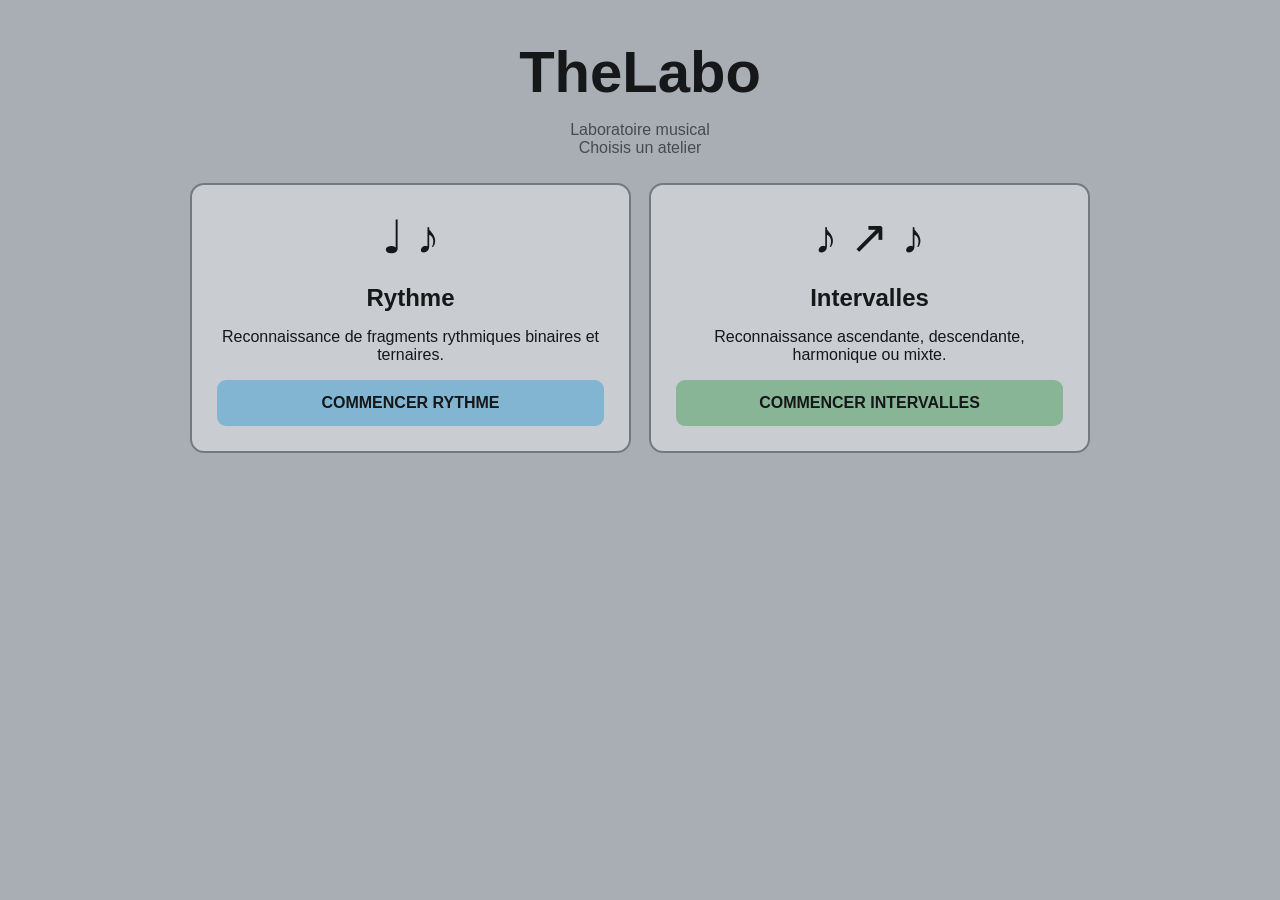
==== commit b5e6b481: "Update index.html TheLabo v2" ====
--- a/index.html
+++ b/index.html
@@ -31,7 +31,6 @@
 
 body {
     margin: 0;
-
     background: var(--bg);
     color: var(--ink);
 
@@ -43,14 +42,12 @@
 
 
 /* =========================================================
-   ÉCRANS
+   ECRANS
    ========================================================= */
 
 .screen {
     display: none;
-
     min-height: 100vh;
-
     padding: 28px 16px;
 }
 
@@ -60,9 +57,7 @@
 
 .wrap {
     max-width: 900px;
-
     margin: auto;
-
     text-align: center;
 }
 
@@ -83,13 +78,12 @@
 }
 
 h2 {
-    margin: 14px 0;
+    margin: 20px 0 10px;
 }
 
 .subtitle {
     color: var(--muted);
-
-    margin-bottom: 30px;
+    margin-bottom: 26px;
 }
 
 
@@ -119,13 +113,10 @@
     border-radius: 14px;
 
     padding: 25px;
-
     min-height: 230px;
 
     display: flex;
-
     flex-direction: column;
-
     justify-content: space-between;
 }
 
@@ -140,36 +131,34 @@
 
 .btn {
     border: 0;
-
     border-radius: 9px;
 
     padding: 14px 18px;
 
     font: inherit;
-
     font-weight: 700;
 
     cursor: pointer;
 
     color: var(--ink);
-
     background: #d6dade;
 }
 
-.btn:hover {
+.btn:hover:not(:disabled) {
     filter: brightness(0.94);
 }
 
-.btn:active {
+.btn:active:not(:disabled) {
     transform: scale(0.98);
 }
 
 .btn:focus-visible {
-    outline:
-        4px solid
-        white;
-
+    outline: 4px solid white;
     outline-offset: 3px;
+}
+
+.btn:disabled {
+    cursor: default;
 }
 
 .btn-blue {
@@ -182,13 +171,12 @@
 
 .btn-back {
     background: #c9cdd1;
-
     margin: 8px;
 }
 
 
 /* =========================================================
-   OPTIONS ET RÉPONSES
+   OPTIONS
    ========================================================= */
 
 .options {
@@ -202,15 +190,35 @@
 
     gap: 10px;
 
-    max-width: 680px;
-
+    max-width: 720px;
     margin: 18px auto;
+}
+
+.meter-options {
+    display: grid;
+
+    grid-template-columns:
+        repeat(
+            3,
+            minmax(0, 1fr)
+        );
+
+    gap: 10px;
+
+    max-width: 720px;
+    margin: 12px auto 28px;
 }
 
 .answer {
     border:
         2px solid
         var(--line);
+
+    min-height: 76px;
+
+    font-size: 20px;
+
+    line-height: 1.5;
 }
 
 .correct {
@@ -232,7 +240,6 @@
     min-height: 32px;
 
     font-size: 19px;
-
     font-weight: bold;
 
     margin: 12px;
@@ -242,11 +249,9 @@
     display: flex;
 
     justify-content: center;
-
     align-items: center;
 
     gap: 10px;
-
     flex-wrap: wrap;
 
     margin: 12px;
@@ -262,16 +267,21 @@
 
 .score {
     font-weight: bold;
-
     margin: 14px;
 }
 
 .feedback {
-    min-height: 55px;
+    min-height: 60px;
 
     line-height: 1.5;
 
     margin: 12px;
+}
+
+.rhythm-visual {
+    font-size: 25px;
+    line-height: 1.8;
+    margin: 8px;
 }
 
 .hidden {
@@ -280,7 +290,6 @@
 
 .perfect {
     color: #385d30;
-
     font-weight: 800;
 }
 
@@ -292,7 +301,8 @@
 @media (max-width: 650px) {
 
     .grid,
-    .options {
+    .options,
+    .meter-options {
         grid-template-columns: 1fr;
     }
 
@@ -301,9 +311,11 @@
     }
 
     .screen {
-        padding:
-            20px
-            12px;
+        padding: 20px 12px;
+    }
+
+    .answer {
+        font-size: 18px;
     }
 }
 
@@ -340,8 +352,6 @@
     <div class="grid">
 
 
-        <!-- RYTHME -->
-
         <div class="card">
 
             <div>
@@ -355,9 +365,8 @@
                 </h2>
 
                 <p>
-                    Reconnaissance de cellules
-                    rythmiques binaires
-                    et ternaires.
+                    Reconnaissance de fragments
+                    rythmiques binaires et ternaires.
                 </p>
 
             </div>
@@ -374,8 +383,6 @@
         </div>
 
 
-        <!-- INTERVALLES -->
-
         <div class="card">
 
             <div>
@@ -432,27 +439,93 @@
     </h1>
 
     <p>
-        Choisis la famille rythmique.
+        Choisis la longueur du fragment.
     </p>
 
 
-    <div class="options">
+    <h2>
+        Binaire
+    </h2>
+
+    <p class="subtitle">
+        Pulsation à la noire
+    </p>
+
+
+    <div class="meter-options">
 
         <button
             class="btn btn-blue rhythm-start"
-            data-meter="binary"
+            data-meter="2/4"
             type="button"
         >
-            BINAIRE - 2/4
+            2/4
+            <br>
+            2 pulsations
         </button>
-
 
         <button
             class="btn btn-blue rhythm-start"
-            data-meter="ternary"
+            data-meter="3/4"
             type="button"
         >
-            TERNAIRE - 6/8
+            3/4
+            <br>
+            3 pulsations
+        </button>
+
+        <button
+            class="btn btn-blue rhythm-start"
+            data-meter="4/4"
+            type="button"
+        >
+            4/4
+            <br>
+            4 pulsations
+        </button>
+
+    </div>
+
+
+    <h2>
+        Ternaire
+    </h2>
+
+    <p class="subtitle">
+        Pulsation à la noire pointée
+    </p>
+
+
+    <div class="meter-options">
+
+        <button
+            class="btn btn-blue rhythm-start"
+            data-meter="6/8"
+            type="button"
+        >
+            6/8
+            <br>
+            2 pulsations
+        </button>
+
+        <button
+            class="btn btn-blue rhythm-start"
+            data-meter="9/8"
+            type="button"
+        >
+            9/8
+            <br>
+            3 pulsations
+        </button>
+
+        <button
+            class="btn btn-blue rhythm-start"
+            data-meter="12/8"
+            type="button"
+        >
+            12/8
+            <br>
+            4 pulsations
         </button>
 
     </div>
@@ -462,7 +535,7 @@
         class="btn btn-back homeBtn"
         type="button"
     >
-        RETOUR À L'ACCUEIL
+        RETOUR A L'ACCUEIL
     </button>
 
 </div>
@@ -498,7 +571,7 @@
             class="btn btn-blue"
             type="button"
         >
-            🔊 ÉCOUTER
+            🔊 ECOUTER
         </button>
 
 
@@ -565,7 +638,7 @@
         class="btn btn-back"
         type="button"
     >
-        CHANGER DE MODE
+        CHANGER DE METRIQUE
     </button>
 
 </div>
@@ -575,7 +648,7 @@
 
 
 <!-- =======================================================
-     NIVEAUX D'INTERVALLES
+     NIVEAUX INTERVALLES
      ======================================================= -->
 
 <section
@@ -601,9 +674,8 @@
             data-level="1"
             type="button"
         >
-            NIVEAU 1 - REPÈRES
+            NIVEAU 1 - REPERES
         </button>
-
 
         <button
             class="btn btn-green levelBtn"
@@ -613,7 +685,6 @@
             NIVEAU 2 - MAJEUR / MINEUR
         </button>
 
-
         <button
             class="btn btn-green levelBtn"
             data-level="3"
@@ -622,7 +693,6 @@
             NIVEAU 3 - CHROMATIQUE
         </button>
 
-
         <button
             class="btn btn-green levelBtn"
             data-level="4"
@@ -638,7 +708,7 @@
         class="btn btn-back homeBtn"
         type="button"
     >
-        RETOUR À L'ACCUEIL
+        RETOUR A L'ACCUEIL
     </button>
 
 </div>
@@ -648,7 +718,7 @@
 
 
 <!-- =======================================================
-     MODE D'INTERVALLES
+     MODE INTERVALLES
      ======================================================= -->
 
 <section
@@ -673,7 +743,6 @@
             ↑ ASCENDANT
         </button>
 
-
         <button
             class="btn btn-green modeBtn"
             data-mode="down"
@@ -682,7 +751,6 @@
             ↓ DESCENDANT
         </button>
 
-
         <button
             class="btn btn-green modeBtn"
             data-mode="harmonic"
@@ -691,7 +759,6 @@
             ♫ HARMONIQUE
         </button>
 
-
         <button
             class="btn btn-green modeBtn"
             data-mode="mixed"
@@ -718,7 +785,7 @@
 
 
 <!-- =======================================================
-     JEU D'INTERVALLES
+     JEU INTERVALLES
      ======================================================= -->
 
 <section
@@ -744,7 +811,7 @@
             class="btn btn-green"
             type="button"
         >
-            🔊 ÉCOUTER
+            🔊 ECOUTER
         </button>
 
 
@@ -831,51 +898,55 @@
 
 
 /* =========================================================
-   OUTILS D'INTERFACE
-   ========================================================= */
-
-const $ =
-    id =>
-        document.getElementById(id);
-
-
-const screens =
-    [
-        ...document.querySelectorAll(
-            ".screen"
-        )
-    ];
+   OUTILS
+   ========================================================= */
+
+function $(id) {
+
+    return document.getElementById(id);
+
+}
 
 
 function show(id) {
 
-    screens.forEach(
-        screen => {
-
-            screen.classList.toggle(
-                "active",
-                screen.id === id
-            );
-
-        }
-    );
-
-}
-
-
-/* =========================================================
-   NAVIGATION PRINCIPALE
+    document
+        .querySelectorAll(".screen")
+        .forEach(
+            screen => {
+
+                screen.classList.toggle(
+                    "active",
+                    screen.id === id
+                );
+
+            }
+        );
+
+}
+
+
+/* =========================================================
+   NAVIGATION
    ========================================================= */
 
 $("openRhythm").addEventListener(
     "click",
-    () => show("rhythmSetup")
+    function () {
+
+        show("rhythmSetup");
+
+    }
 );
 
 
 $("openIntervals").addEventListener(
     "click",
-    () => show("intervalSetup")
+    function () {
+
+        show("intervalSetup");
+
+    }
 );
 
 
@@ -886,7 +957,11 @@
 
             button.addEventListener(
                 "click",
-                () => show("home")
+                function () {
+
+                    show("home");
+
+                }
             );
 
         }
@@ -895,19 +970,31 @@
 
 $("rhythmExit").addEventListener(
     "click",
-    () => show("rhythmSetup")
+    function () {
+
+        show("rhythmSetup");
+
+    }
 );
 
 
 $("intervalExit").addEventListener(
     "click",
-    () => show("intervalMode")
+    function () {
+
+        show("intervalMode");
+
+    }
 );
 
 
 $("backLevels").addEventListener(
     "click",
-    () => show("intervalSetup")
+    function () {
+
+        show("intervalSetup");
+
+    }
 );
 
 
@@ -915,21 +1002,41 @@
    AUDIO
    ========================================================= */
 
-let audioContext = null;
-
-let masterGain = null;
+let audioContext =
+    null;
+
+let masterGain =
+    null;
 
 
 function audio() {
 
-    if (!audioContext) {
+    if (
+        audioContext === null
+    ) {
+
+        const AudioContextClass =
+            window.AudioContext
+            ||
+            window.webkitAudioContext;
+
+
+        if (
+            !AudioContextClass
+        ) {
+
+            console.error(
+                "Web Audio API non disponible."
+            );
+
+
+            return null;
+
+        }
+
 
         audioContext =
-            new (
-                window.AudioContext
-                ||
-                window.webkitAudioContext
-            )();
+            new AudioContextClass();
 
 
         masterGain =
@@ -964,12 +1071,24 @@
 
 function setVolume(value) {
 
-    audio();
+    const context =
+        audio();
+
+
+    if (
+        !context
+        ||
+        !masterGain
+    ) {
+
+        return;
+
+    }
 
 
     masterGain.gain.setTargetAtTime(
         Number(value) / 100,
-        audioContext.currentTime,
+        context.currentTime,
         0.01
     );
 
@@ -979,14 +1098,25 @@
 function tone(
     frequency,
     startTime,
-    duration = 0.18,
-    volume = 0.32
+    duration,
+    volume
 ) {
 
     const context =
         audio();
 
 
+    if (
+        !context
+        ||
+        !masterGain
+    ) {
+
+        return;
+
+    }
+
+
     const oscillator =
         context.createOscillator();
 
@@ -999,8 +1129,10 @@
         "sine";
 
 
-    oscillator.frequency.value =
-        frequency;
+    oscillator.frequency.setValueAtTime(
+        frequency,
+        startTime
+    );
 
 
     gain.gain.setValueAtTime(
@@ -1051,7 +1183,7 @@
 
 $("rhythmVolume").addEventListener(
     "input",
-    event => {
+    function (event) {
 
         setVolume(
             event.target.value
@@ -1063,7 +1195,7 @@
 
 $("intervalVolume").addEventListener(
     "input",
-    event => {
+    function (event) {
 
         setVolume(
             event.target.value
@@ -1079,13 +1211,13 @@
 
 
 /* =========================================================
-   MÉLANGE
+   MELANGE
    ========================================================= */
 
 function shuffle(array) {
 
     const result =
-        [...array];
+        array.slice();
 
 
     for (
@@ -1104,93 +1236,376 @@
             );
 
 
-        [
-            result[i],
-            result[j]
-
-        ] = [
-
-            result[j],
-            result[i]
-
+        const temp =
+            result[i];
+
+
+        result[i] =
+            result[j];
+
+
+        result[j] =
+            temp;
+
+    }
+
+
+    return result;
+
+}
+
+
+/* =========================================================
+   CELLULES RYTHMIQUES
+   ========================================================= */
+
+/*
+    IMPORTANT :
+
+    Une cellule occupe exactement
+    UNE pulsation.
+
+    En binaire :
+    pulsation = noire.
+
+    En ternaire :
+    pulsation = noire pointee.
+
+    "attacks" indique les positions des attaques
+    a l'interieur de cette pulsation.
+
+    Pour eviter les problemes d'affichage Unicode
+    constates precedemment, nous conservons ici
+    uniquement les cinq cellules binaires dont
+    l'affichage est suffisamment stable.
+*/
+
+const rhythmCells = {
+
+    binary: [
+
+        {
+            id: "B1",
+
+            name:
+                "Noire",
+
+            attacks:
+                [
+                    0
+                ],
+
+            visual:
+                "♩"
+        },
+
+
+        {
+            id: "B2",
+
+            name:
+                "Deux croches",
+
+            attacks:
+                [
+                    0,
+                    0.5
+                ],
+
+            visual:
+                "♪ ♪"
+        },
+
+
+        {
+            id: "B3",
+
+            name:
+                "Croche + deux doubles",
+
+            attacks:
+                [
+                    0,
+                    0.5,
+                    0.75
+                ],
+
+            visual:
+                "♪ ♬"
+        },
+
+
+        {
+            id: "B4",
+
+            name:
+                "Deux doubles + croche",
+
+            attacks:
+                [
+                    0,
+                    0.25,
+                    0.5
+                ],
+
+            visual:
+                "♬ ♪"
+        },
+
+
+        {
+            id: "B5",
+
+            name:
+                "Quatre doubles",
+
+            attacks:
+                [
+                    0,
+                    0.25,
+                    0.5,
+                    0.75
+                ],
+
+            visual:
+                "♬ ♬"
+        }
+
+    ],
+
+
+    ternary: [
+
+        {
+            id: "T1",
+
+            name:
+                "Noire pointee",
+
+            attacks:
+                [
+                    0
+                ],
+
+            visual:
+                "♩."
+        },
+
+
+        {
+            id: "T2",
+
+            name:
+                "Trois croches",
+
+            attacks:
+                [
+                    0,
+                    1 / 3,
+                    2 / 3
+                ],
+
+            visual:
+                "♪ ♪ ♪"
+        },
+
+
+        {
+            id: "T3",
+
+            name:
+                "Noire + croche",
+
+            attacks:
+                [
+                    0,
+                    2 / 3
+                ],
+
+            visual:
+                "♩ ♪"
+        },
+
+
+        {
+            id: "T4",
+
+            name:
+                "Croche + noire",
+
+            attacks:
+                [
+                    0,
+                    1 / 3
+                ],
+
+            visual:
+                "♪ ♩"
+        }
+
+    ]
+
+};
+
+
+/* =========================================================
+   METRIQUES
+   ========================================================= */
+
+const rhythmMeters = {
+
+    "2/4": {
+        family: "binary",
+        beats: 2
+    },
+
+    "3/4": {
+        family: "binary",
+        beats: 3
+    },
+
+    "4/4": {
+        family: "binary",
+        beats: 4
+    },
+
+    "6/8": {
+        family: "ternary",
+        beats: 2
+    },
+
+    "9/8": {
+        family: "ternary",
+        beats: 3
+    },
+
+    "12/8": {
+        family: "ternary",
+        beats: 4
+    }
+
+};
+
+
+/* =========================================================
+   GENERATEUR DE FRAGMENT
+   ========================================================= */
+
+function generateRhythm(meter) {
+
+    const config =
+        rhythmMeters[meter];
+
+
+    if (
+        !config
+    ) {
+
+        throw new Error(
+            "Metrique inconnue : "
+            + meter
+        );
+
+    }
+
+
+    const cells =
+        rhythmCells[
+            config.family
         ];
 
-    }
-
-
-    return result;
-
-}
-
-
-/* =========================================================
-   JEU RYTHMIQUE
-   ========================================================= */
-
-const rhythmData = {
-
-    binary: [
-
-        {
-            name: "2 croches",
-            pattern: [1, 1],
-            visual: "♪ ♪"
-        },
-
-        {
-            name: "Noire",
-            pattern: [2],
-            visual: "♩"
-        },
-
-        {
-            name: "Croche - deux doubles",
-            pattern: [1, 0.5, 0.5],
-            visual: "♪ ♬"
-        },
-
-        {
-            name: "Deux doubles - croche",
-            pattern: [0.5, 0.5, 1],
-            visual: "♬ ♪"
-        }
-
-    ],
-
-
-    ternary: [
-
-        {
-            name: "3 croches",
-            pattern: [1, 1, 1],
-            visual: "♪ ♪ ♪"
-        },
-
-        {
-            name: "Noire pointée",
-            pattern: [3],
-            visual: "♩."
-        },
-
-        {
-            name: "Noire - croche",
-            pattern: [2, 1],
-            visual: "♩ ♪"
-        },
-
-        {
-            name: "Croche - noire",
-            pattern: [1, 2],
-            visual: "♪ ♩"
-        }
-
-    ]
-
-};
-
+
+    const selectedCells =
+        [];
+
+
+    const attacks =
+        [];
+
+
+    for (
+        let beatIndex = 0;
+
+        beatIndex <
+        config.beats;
+
+        beatIndex++
+    ) {
+
+        const randomIndex =
+            Math.floor(
+                Math.random()
+                * cells.length
+            );
+
+
+        const cell =
+            cells[randomIndex];
+
+
+        selectedCells.push(
+            cell
+        );
+
+
+        cell.attacks.forEach(
+            localAttack => {
+
+                attacks.push(
+                    beatIndex
+                    + localAttack
+                );
+
+            }
+        );
+
+    }
+
+
+    return {
+
+        id:
+            selectedCells
+                .map(
+                    cell =>
+                        cell.id
+                )
+                .join("-"),
+
+        visual:
+            selectedCells
+                .map(
+                    cell =>
+                        cell.visual
+                )
+                .join(
+                    "  |  "
+                ),
+
+        name:
+            selectedCells
+                .map(
+                    cell =>
+                        cell.name
+                )
+                .join(
+                    " | "
+                ),
+
+        attacks:
+            attacks
+
+    };
+
+}
+
+
+/* =========================================================
+   ETAT RYTHMIQUE
+   ========================================================= */
 
 let rhythmMeter =
-    "binary";
+    "2/4";
 
 let rhythmPool =
     [];
@@ -1207,6 +1622,10 @@
 let rhythmLocked =
     false;
 
+
+/* =========================================================
+   BOUTONS DE METRIQUE
+   ========================================================= */
 
 document
     .querySelectorAll(
@@ -1217,10 +1636,14 @@
 
             button.addEventListener(
                 "click",
-                () => {
+                function () {
+
+                    const meter =
+                        button.dataset.meter;
+
 
                     startRhythm(
-                        button.dataset.meter
+                        meter
                     );
 
                 }
@@ -1230,6 +1653,10 @@
     );
 
 
+/* =========================================================
+   DEMARRAGE DU JEU RYTHMIQUE
+   ========================================================= */
+
 function startRhythm(meter) {
 
     rhythmMeter =
@@ -1248,24 +1675,59 @@
         [];
 
 
-    while (
-        rhythmPool.length < 10
+    rhythmCurrent =
+        null;
+
+
+    rhythmLocked =
+        false;
+
+
+    /*
+        Creation de dix questions.
+    */
+
+    for (
+        let i = 0;
+
+        i < 10;
+
+        i++
     ) {
 
+        let candidate;
+
+        let attempts =
+            0;
+
+
+        do {
+
+            candidate =
+                generateRhythm(
+                    rhythmMeter
+                );
+
+
+            attempts++;
+
+        }
+        while (
+            rhythmPool.some(
+                item =>
+                    item.id ===
+                    candidate.id
+            )
+            &&
+            attempts < 100
+        );
+
+
         rhythmPool.push(
-            ...shuffle(
-                rhythmData[meter]
-            )
+            candidate
         );
 
     }
-
-
-    rhythmPool =
-        rhythmPool.slice(
-            0,
-            10
-        );
 
 
     show(
@@ -1278,10 +1740,92 @@
 }
 
 
+/* =========================================================
+   PROPOSITIONS RYTHMIQUES
+   ========================================================= */
+
+function makeRhythmChoices() {
+
+    const choices =
+        [
+            rhythmCurrent
+        ];
+
+
+    let attempts =
+        0;
+
+
+    while (
+        choices.length < 4
+        &&
+        attempts < 300
+    ) {
+
+        attempts++;
+
+
+        const candidate =
+            generateRhythm(
+                rhythmMeter
+            );
+
+
+        const duplicate =
+            choices.some(
+                item =>
+                    item.id ===
+                    candidate.id
+            );
+
+
+        if (
+            !duplicate
+        ) {
+
+            choices.push(
+                candidate
+            );
+
+        }
+
+    }
+
+
+    /*
+        Securite :
+        toutes les metriques utilisees ici ont
+        largement assez de combinaisons pour
+        produire quatre propositions.
+    */
+
+    if (
+        choices.length < 4
+    ) {
+
+        console.error(
+            "Impossible de creer quatre propositions rythmiques."
+        );
+
+    }
+
+
+    return shuffle(
+        choices
+    );
+
+}
+
+
+/* =========================================================
+   QUESTION RYTHMIQUE
+   ========================================================= */
+
 function nextRhythm() {
 
     if (
-        rhythmIndex >= 10
+        rhythmIndex >=
+        rhythmPool.length
     ) {
 
         finishRhythm();
@@ -1304,23 +1848,41 @@
         false;
 
 
-    $("rhythmQuestion").textContent =
+    $("rhythmQuestion")
+        .textContent =
+
         "Question "
         + rhythmIndex
         + " / 10 · "
+        + rhythmMeter;
+
+
+    $("rhythmPrompt")
+        .textContent =
+
+        "Quel rythme entends-tu ?";
+
+
+    $("rhythmFeedback")
+        .innerHTML =
+        "";
+
+
+    $("rhythmScore")
+        .textContent =
+
+        "Score : "
+        + rhythmScore
+        + " / "
         + (
-            rhythmMeter === "binary"
-            ? "2/4"
-            : "6/8"
+            rhythmIndex - 1
         );
 
 
-    $("rhythmPrompt").textContent =
-        "Quel rythme entends-tu ?";
-
-
-    $("rhythmFeedback").textContent =
-        "";
+    $("rhythmNext")
+        .textContent =
+
+        "QUESTION SUIVANTE";
 
 
     $("rhythmNext")
@@ -1338,9 +1900,11 @@
         "";
 
 
-    rhythmData[
-        rhythmMeter
-    ].forEach(
+    const choices =
+        makeRhythmChoices();
+
+
+    choices.forEach(
         item => {
 
             const button =
@@ -1358,14 +1922,16 @@
 
 
             button.textContent =
-                item.visual
-                + "   "
-                + item.name;
+                item.visual;
+
+
+            button.dataset.answerId =
+                item.id;
 
 
             button.addEventListener(
                 "click",
-                () => {
+                function () {
 
                     answerRhythm(
                         item,
@@ -1383,20 +1949,34 @@
         }
     );
 
-
-    $("rhythmScore").textContent =
-        "Score : "
-        + rhythmScore
-        + " / "
-        + (rhythmIndex - 1);
-
-}
-
+}
+
+
+/* =========================================================
+   LECTURE RYTHMIQUE
+   ========================================================= */
 
 function playRhythm() {
 
-    if (!rhythmCurrent) {
+    if (
+        !rhythmCurrent
+    ) {
+
         return;
+
+    }
+
+
+    const context =
+        audio();
+
+
+    if (
+        !context
+    ) {
+
+        return;
+
     }
 
 
@@ -1405,30 +1985,41 @@
     );
 
 
-    let time =
-        audio().currentTime
-        + 0.05;
-
-
-    const unit =
-        0.26;
-
-
-    rhythmCurrent.pattern
+    /*
+        Tempo fixe provisoire :
+        100 pulsations par minute.
+
+        60 / 100 = 0,6 seconde
+        par pulsation.
+    */
+
+    const beatDuration =
+        0.60;
+
+
+    const startTime =
+        context.currentTime
+        + 0.08;
+
+
+    rhythmCurrent
+        .attacks
         .forEach(
-            length => {
+            attackPosition => {
+
+                const noteTime =
+                    startTime
+                    +
+                    attackPosition
+                    * beatDuration;
+
 
                 tone(
                     740,
-                    time,
-                    0.09,
+                    noteTime,
+                    0.075,
                     0.28
                 );
-
-
-                time +=
-                    length
-                    * unit;
 
             }
         );
@@ -1439,136 +2030,259 @@
 $("playRhythm")
     .addEventListener(
         "click",
-        playRhythm
+        function () {
+
+            playRhythm();
+
+        }
     );
 
 
-function answerRhythm(
-    item,
-    selectedButton
-) {
-
-    if (rhythmLocked) {
-        return;
-    }
-
-
-    rhythmLocked =
-        true;
-
-
-    document
-        .querySelectorAll(
-            "#rhythmAnswers .answer"
-        )
-        .forEach(
-            button => {
-
-                button.disabled =
-                    true;
-
-
-                if (
-                    button.textContent
-                        .includes(
-                            rhythmCurrent.name
-                        )
-                ) {
-
-                    button.classList.add(
-                        "correct"
-                    );
-
-                }
-
-            }
-        );
-
-
-    if (
-        item.name ===
-        rhythmCurrent.name
-    ) {
-
-        rhythmScore++;
-
-
-        $("rhythmPrompt").textContent =
-            "✓ Bonne réponse !";
-
-
-        $("rhythmFeedback").textContent =
-            rhythmCurrent.visual
-            + " · "
-            + rhythmCurrent.name;
-
-
-        $("rhythmScore").textContent =
-            "Score : "
-            + rhythmScore
-            + " / "
-            + rhythmIndex;
-
-
-        setTimeout(
-            nextRhythm,
-            850
-        );
-
-    }
-
-    else {
-
-        selectedButton
-            .classList
-            .add(
-                "wrong"
-            );
-
-
-        $("rhythmPrompt").textContent =
-            "✗ Réponse incorrecte";
-
-
-        $("rhythmFeedback").textContent =
-            "Bonne réponse : "
-            + rhythmCurrent.visual
-            + " · "
-            + rhythmCurrent.name;
-
-
-        $("rhythmScore").textContent =
-            "Score : "
-            + rhythmScore
-            + " / "
-            + rhythmIndex;
-
-
-        $("rhythmNext")
-            .classList
-            .remove(
-                "hidden"
-            );
-
-    }
-
-}
-
+/* =========================================================
+   REPONSE RYTHMIQUE
+   ========================================================= */
+
+   /* =========================================================
+      REPONSE RYTHMIQUE
+      ========================================================= */
+
+   function answerRhythm(
+       item,
+       selectedButton
+   ) {
+
+       if (
+           rhythmLocked
+           ||
+           !rhythmCurrent
+       ) {
+
+           return;
+
+       }
+
+
+       rhythmLocked =
+           true;
+
+
+       const correctId =
+           rhythmCurrent.id;
+
+
+       /*
+           On bloque tous les boutons
+           après la réponse.
+       */
+
+       document
+           .querySelectorAll(
+               "#rhythmAnswers .answer"
+           )
+           .forEach(
+               button => {
+
+                   button.disabled =
+                       true;
+
+
+                   /*
+                       La bonne réponse
+                       apparaît en vert.
+                   */
+
+                   if (
+                       button.dataset.answerId ===
+                       correctId
+                   ) {
+
+                       button.classList.add(
+                           "correct"
+                       );
+
+                   }
+
+               }
+           );
+
+
+       const isCorrect =
+           item.id ===
+           correctId;
+
+
+       /* =====================================================
+          BONNE REPONSE
+          ===================================================== */
+
+       if (
+           isCorrect
+       ) {
+
+           rhythmScore++;
+
+
+           $("rhythmPrompt")
+               .textContent =
+
+               "✓ Bonne réponse !";
+
+
+           $("rhythmFeedback")
+               .innerHTML =
+
+               '<div class="rhythm-visual">'
+               + rhythmCurrent.visual
+               + "</div>";
+
+
+           $("rhythmScore")
+               .textContent =
+
+               "Score : "
+               + rhythmScore
+               + " / "
+               + rhythmIndex;
+
+
+           /*
+               Le bouton reste masque.
+
+               Passage automatique à la question
+               suivante après une courte correction.
+           */
+
+           $("rhythmNext")
+               .classList
+               .add(
+                   "hidden"
+               );
+
+
+           setTimeout(
+               function () {
+
+                   nextRhythm();
+
+               },
+               850
+           );
+
+       }
+
+
+       /* =====================================================
+          MAUVAISE REPONSE
+          ===================================================== */
+
+       else {
+
+           selectedButton
+               .classList
+               .add(
+                   "wrong"
+               );
+
+
+           $("rhythmPrompt")
+               .textContent =
+
+               "✗ Réponse incorrecte";
+
+
+           $("rhythmFeedback")
+               .innerHTML =
+
+               "Bonne réponse :"
+
+               +
+
+               '<div class="rhythm-visual">'
+               + rhythmCurrent.visual
+               + "</div>";
+
+
+           $("rhythmScore")
+               .textContent =
+
+               "Score : "
+               + rhythmScore
+               + " / "
+               + rhythmIndex;
+
+
+           /*
+               Ici aucun passage automatique.
+
+               L'élève peut observer la correction,
+               éventuellement réécouter le rythme,
+               puis continuer manuellement.
+           */
+
+           $("rhythmNext")
+               .classList
+               .remove(
+                   "hidden"
+               );
+
+       }
+
+   }
+
+
+/* =========================================================
+   QUESTION SUIVANTE
+   ========================================================= */
 
 $("rhythmNext")
     .addEventListener(
         "click",
-        nextRhythm
+        function () {
+
+            if (
+                rhythmCurrent ===
+                null
+            ) {
+
+                startRhythm(
+                    rhythmMeter
+                );
+
+            }
+
+            else {
+
+                nextRhythm();
+
+            }
+
+        }
     );
 
 
+/* =========================================================
+   FIN RYTHME
+   ========================================================= */
+
 function finishRhythm() {
 
-    $("rhythmQuestion").textContent =
+    rhythmCurrent =
+        null;
+
+
+    rhythmLocked =
+        true;
+
+
+    $("rhythmQuestion")
+        .textContent =
+
         "Manche terminée";
 
 
-    $("rhythmPrompt").textContent =
+    $("rhythmPrompt")
+        .textContent =
+
         "Score final : "
         + rhythmScore
         + " / 10";
@@ -1578,87 +2292,118 @@
         rhythmScore === 10
     ) {
 
-        $("rhythmFeedback").innerHTML =
+        $("rhythmFeedback")
+            .innerHTML =
+
             '<span class="perfect">'
-            + '★ BRAVO · MANCHE PARFAITE ! ★'
-            + '</span>';
+            + "★ BRAVO · MANCHE PARFAITE ! ★"
+            + "</span>";
 
     }
 
     else {
 
-        $("rhythmFeedback").textContent =
+        $("rhythmFeedback")
+            .textContent =
+
             "Recommence pour améliorer ton score.";
 
     }
 
 
-    $("rhythmAnswers").innerHTML =
+    $("rhythmAnswers")
+        .innerHTML =
         "";
 
 
-    const next =
-        $("rhythmNext");
-
-
-    next.textContent =
+    $("rhythmScore")
+        .textContent =
+
+        "Score : "
+        + rhythmScore
+        + " / 10";
+
+
+    $("rhythmNext")
+        .textContent =
+
         "REJOUER";
 
 
-    next.classList.remove(
-        "hidden"
-    );
-
-
-    next.onclick =
-        () => {
-
-            next.onclick =
-                null;
-
-
-            next.textContent =
-                "QUESTION SUIVANTE";
-
-
-            startRhythm(
-                rhythmMeter
-            );
-
-        };
-
-}
-
-
-/* =========================================================
-   JEU D'INTERVALLES
+    $("rhythmNext")
+        .classList
+        .remove(
+            "hidden"
+        );
+
+}
+
+
+/* =========================================================
+   DONNEES INTERVALLES
    ========================================================= */
 
 const intervals = [
 
-    { semitones: 1, name: "2de mineure" },
-
-    { semitones: 2, name: "2de majeure" },
-
-    { semitones: 3, name: "3ce mineure" },
-
-    { semitones: 4, name: "3ce majeure" },
-
-    { semitones: 5, name: "4te juste" },
-
-    { semitones: 6, name: "Triton" },
-
-    { semitones: 7, name: "5te juste" },
-
-    { semitones: 8, name: "6te mineure" },
-
-    { semitones: 9, name: "6te majeure" },
-
-    { semitones: 10, name: "7e mineure" },
-
-    { semitones: 11, name: "7e majeure" },
-
-    { semitones: 12, name: "Octave juste" }
+    {
+        semitones: 1,
+        name: "2de mineure"
+    },
+
+    {
+        semitones: 2,
+        name: "2de majeure"
+    },
+
+    {
+        semitones: 3,
+        name: "3ce mineure"
+    },
+
+    {
+        semitones: 4,
+        name: "3ce majeure"
+    },
+
+    {
+        semitones: 5,
+        name: "4te juste"
+    },
+
+    {
+        semitones: 6,
+        name: "Triton"
+    },
+
+    {
+        semitones: 7,
+        name: "5te juste"
+    },
+
+    {
+        semitones: 8,
+        name: "6te mineure"
+    },
+
+    {
+        semitones: 9,
+        name: "6te majeure"
+    },
+
+    {
+        semitones: 10,
+        name: "7e mineure"
+    },
+
+    {
+        semitones: 11,
+        name: "7e majeure"
+    },
+
+    {
+        semitones: 12,
+        name: "Octave juste"
+    }
 
 ];
 
@@ -1719,18 +2464,20 @@
 
 
 const noteNames = [
+
     "Do",
-    "Do♯",
+    "Do♯/Ré♭",
     "Ré",
-    "Mi♭",
+    "Ré/♯Mi♭",
     "Mi",
     "Fa",
-    "Fa♯",
+    "Fa♯/Sol♭",
     "Sol",
-    "La♭",
+    "Sol♯/La♭",
     "La",
-    "Si♭",
+    "La♯/Si♭",
     "Si"
+
 ];
 
 
@@ -1757,7 +2504,7 @@
 
 
 /* =========================================================
-   NIVEAUX
+   BOUTONS NIVEAUX
    ========================================================= */
 
 document
@@ -1769,7 +2516,7 @@
 
             button.addEventListener(
                 "click",
-                () => {
+                function () {
 
                     intervalLevel =
                         Number(
@@ -1789,7 +2536,7 @@
 
 
 /* =========================================================
-   MODES
+   BOUTONS MODES
    ========================================================= */
 
 document
@@ -1801,7 +2548,7 @@
 
             button.addEventListener(
                 "click",
-                () => {
+                function () {
 
                     intervalMode =
                         button.dataset.mode;
@@ -1819,20 +2566,22 @@
 function allowedIntervals() {
 
     return intervals.filter(
-        interval =>
-
-            levels[
+        interval => {
+
+            return levels[
                 intervalLevel
             ].includes(
                 interval.semitones
-            )
+            );
+
+        }
     );
 
 }
 
 
 /* =========================================================
-   DÉMARRER LES INTERVALLES
+   DEMARRER INTERVALLES
    ========================================================= */
 
 function startIntervals() {
@@ -1847,6 +2596,14 @@
 
     intervalPool =
         [];
+
+
+    intervalCurrent =
+        null;
+
+
+    intervalLocked =
+        false;
 
 
     const allowed =
@@ -1884,7 +2641,7 @@
 
 
 /* =========================================================
-   NOUVELLE QUESTION D'INTERVALLE
+   QUESTION INTERVALLE
    ========================================================= */
 
 function nextInterval() {
@@ -1937,14 +2694,9 @@
     }
 
 
-    /*
-        Tessiture :
-        MIDI 57 = La3
-        MIDI 81 = La5
-    */
-
     const low =
         57;
+
 
     const high =
         81;
@@ -1992,7 +2744,8 @@
 
     const secondNote =
 
-        actualMode === "down"
+        actualMode ===
+        "down"
 
         ? firstNote
             - interval.semitones
@@ -2022,20 +2775,41 @@
         false;
 
 
-    $("intervalQuestion").textContent =
+    $("intervalQuestion")
+        .textContent =
+
         "Question "
         + intervalIndex
-        + " / 10"
-        + " · Niveau "
+        + " / 10 · Niveau "
         + intervalLevel;
 
 
-    $("intervalPrompt").textContent =
+    $("intervalPrompt")
+        .textContent =
+
         "Quel intervalle entends-tu ?";
 
 
-    $("intervalFeedback").textContent =
+    $("intervalFeedback")
+        .textContent =
         "";
+
+
+    $("intervalScore")
+        .textContent =
+
+        "Score : "
+        + intervalScore
+        + " / "
+        + (
+            intervalIndex - 1
+        );
+
+
+    $("intervalNext")
+        .textContent =
+
+        "QUESTION SUIVANTE";
 
 
     $("intervalNext")
@@ -2076,12 +2850,14 @@
 
 
                 button.dataset.semitones =
-                    item.semitones;
+                    String(
+                        item.semitones
+                    );
 
 
                 button.addEventListener(
                     "click",
-                    () => {
+                    function () {
 
                         answerInterval(
                             item,
@@ -2099,13 +2875,6 @@
             }
         );
 
-
-    $("intervalScore").textContent =
-        "Score : "
-        + intervalScore
-        + " / "
-        + (intervalIndex - 1);
-
 }
 
 
@@ -2118,20 +2887,40 @@
     return 440
         * Math.pow(
             2,
-            (midi - 69) / 12
+            (
+                midi - 69
+            )
+            / 12
         );
 
 }
 
 
 /* =========================================================
-   ÉCOUTER L'INTERVALLE
+   LECTURE INTERVALLE
    ========================================================= */
 
 function playInterval() {
 
-    if (!intervalCurrent) {
+    if (
+        !intervalCurrent
+    ) {
+
         return;
+
+    }
+
+
+    const context =
+        audio();
+
+
+    if (
+        !context
+    ) {
+
+        return;
+
     }
 
 
@@ -2141,7 +2930,7 @@
 
 
     const time =
-        audio().currentTime
+        context.currentTime
         + 0.05;
 
 
@@ -2151,22 +2940,32 @@
     ) {
 
         tone(
+
             midiToHz(
                 intervalCurrent.first
             ),
+
             time,
+
             0.70,
+
             0.24
+
         );
 
 
         tone(
+
             midiToHz(
                 intervalCurrent.second
             ),
+
             time,
+
             0.70,
+
             0.24
+
         );
 
     }
@@ -2174,22 +2973,32 @@
     else {
 
         tone(
+
             midiToHz(
                 intervalCurrent.first
             ),
+
             time,
+
             0.50,
+
             0.32
+
         );
 
 
         tone(
+
             midiToHz(
                 intervalCurrent.second
             ),
+
             time + 0.62,
+
             0.50,
+
             0.32
+
         );
 
     }
@@ -2200,12 +3009,16 @@
 $("playInterval")
     .addEventListener(
         "click",
-        playInterval
+        function () {
+
+            playInterval();
+
+        }
     );
 
 
 /* =========================================================
-   RÉPONSE INTERVALLE
+   REPONSE INTERVALLE
    ========================================================= */
 
 function answerInterval(
@@ -2215,8 +3028,12 @@
 
     if (
         intervalLocked
+        ||
+        !intervalCurrent
     ) {
+
         return;
+
     }
 
 
@@ -2269,24 +3086,24 @@
         ];
 
 
+    const semitones =
+        intervalCurrent
+            .interval
+            .semitones;
+
+
     const description =
 
         firstName
         + " → "
         + secondName
         + " · "
-        + intervalCurrent
-            .interval
-            .name
+        + intervalCurrent.interval.name
         + " · "
-        + intervalCurrent
-            .interval
-            .semitones
+        + semitones
         + " demi-ton"
         + (
-            intervalCurrent
-                .interval
-                .semitones > 1
+            semitones > 1
             ? "s"
             : ""
         );
@@ -2294,33 +3111,22 @@
 
     if (
         item.semitones ===
-        intervalCurrent
-            .interval
-            .semitones
+        semitones
     ) {
 
         intervalScore++;
 
 
-        $("intervalPrompt").textContent =
+        $("intervalPrompt")
+            .textContent =
+
             "✓ Bonne réponse !";
 
 
-        $("intervalFeedback").textContent =
+        $("intervalFeedback")
+            .textContent =
+
             description;
-
-
-        $("intervalScore").textContent =
-            "Score : "
-            + intervalScore
-            + " / "
-            + intervalIndex;
-
-
-        setTimeout(
-            nextInterval,
-            900
-        );
 
     }
 
@@ -2333,55 +3139,90 @@
             );
 
 
-        $("intervalPrompt").textContent =
+        $("intervalPrompt")
+            .textContent =
+
             "✗ Réponse incorrecte";
 
 
-        $("intervalFeedback").textContent =
+        $("intervalFeedback")
+            .textContent =
+
             "Correction : "
             + description;
 
-
-        $("intervalScore").textContent =
-            "Score : "
-            + intervalScore
-            + " / "
-            + intervalIndex;
-
-
-        $("intervalNext")
-            .classList
-            .remove(
-                "hidden"
-            );
-
-    }
-
-}
-
-
-/* =========================================================
-   QUESTION SUIVANTE
+    }
+
+
+    $("intervalScore")
+        .textContent =
+
+        "Score : "
+        + intervalScore
+        + " / "
+        + intervalIndex;
+
+
+    $("intervalNext")
+        .classList
+        .remove(
+            "hidden"
+        );
+
+}
+
+
+/* =========================================================
+   QUESTION SUIVANTE INTERVALLE
    ========================================================= */
 
 $("intervalNext")
     .addEventListener(
         "click",
-        nextInterval
+        function () {
+
+            if (
+                intervalCurrent ===
+                null
+            ) {
+
+                startIntervals();
+
+            }
+
+            else {
+
+                nextInterval();
+
+            }
+
+        }
     );
 
 
 /* =========================================================
-   FIN DU JEU D'INTERVALLES
+   FIN INTERVALLES
    ========================================================= */
 
 function finishIntervals() {
 
-    $("intervalQuestion").textContent =
+    intervalCurrent =
+        null;
+
+
+    intervalLocked =
+        true;
+
+
+    $("intervalQuestion")
+        .textContent =
+
         "Manche terminée";
 
 
-    $("intervalPrompt").textContent =
+    $("intervalPrompt")
+        .textContent =
+
         "Score final : "
         + intervalScore
         + " / 10";
@@ -2391,56 +3232,84 @@
         intervalScore === 10
     ) {
 
-        $("intervalFeedback").innerHTML =
+        $("intervalFeedback")
+            .innerHTML =
+
             '<span class="perfect">'
-            + '★ BRAVO · MANCHE PARFAITE ! ★'
-            + '</span>';
+            + "★ BRAVO · MANCHE PARFAITE ! ★"
+            + "</span>";
 
     }
 
     else {
 
-        $("intervalFeedback").textContent =
+        $("intervalFeedback")
+            .textContent =
+
             "Recommence pour améliorer ton score.";
 
     }
 
 
-    $("intervalAnswers").innerHTML =
+    $("intervalAnswers")
+        .innerHTML =
         "";
 
 
-    const next =
-        $("intervalNext");
-
-
-    next.textContent =
+    $("intervalScore")
+        .textContent =
+
+        "Score : "
+        + intervalScore
+        + " / 10";
+
+
+    $("intervalNext")
+        .textContent =
+
         "REJOUER";
 
 
-    next.classList.remove(
-        "hidden"
-    );
-
-
-    next.onclick =
-        () => {
-
-            next.onclick =
-                null;
-
-
-            next.textContent =
-                "QUESTION SUIVANTE";
-
-
-            startIntervals();
-
-        };
-
-}
+    $("intervalNext")
+        .classList
+        .remove(
+            "hidden"
+        );
+
+}
+
+
+/* =========================================================
+   DIAGNOSTIC
+   ========================================================= */
+
+console.log(
+    "TheLabo : script charge."
+);
+
+console.log(
+    "Bouton Rythme :",
+    Boolean(
+        $("openRhythm")
+    )
+);
+
+console.log(
+    "Bouton Intervalles :",
+    Boolean(
+        $("openIntervals")
+    )
+);
+
+console.log(
+    "Metriques disponibles :",
+    document.querySelectorAll(
+        ".rhythm-start"
+    ).length
+);
 
 </script>
 
 </body>
+
 </html>
